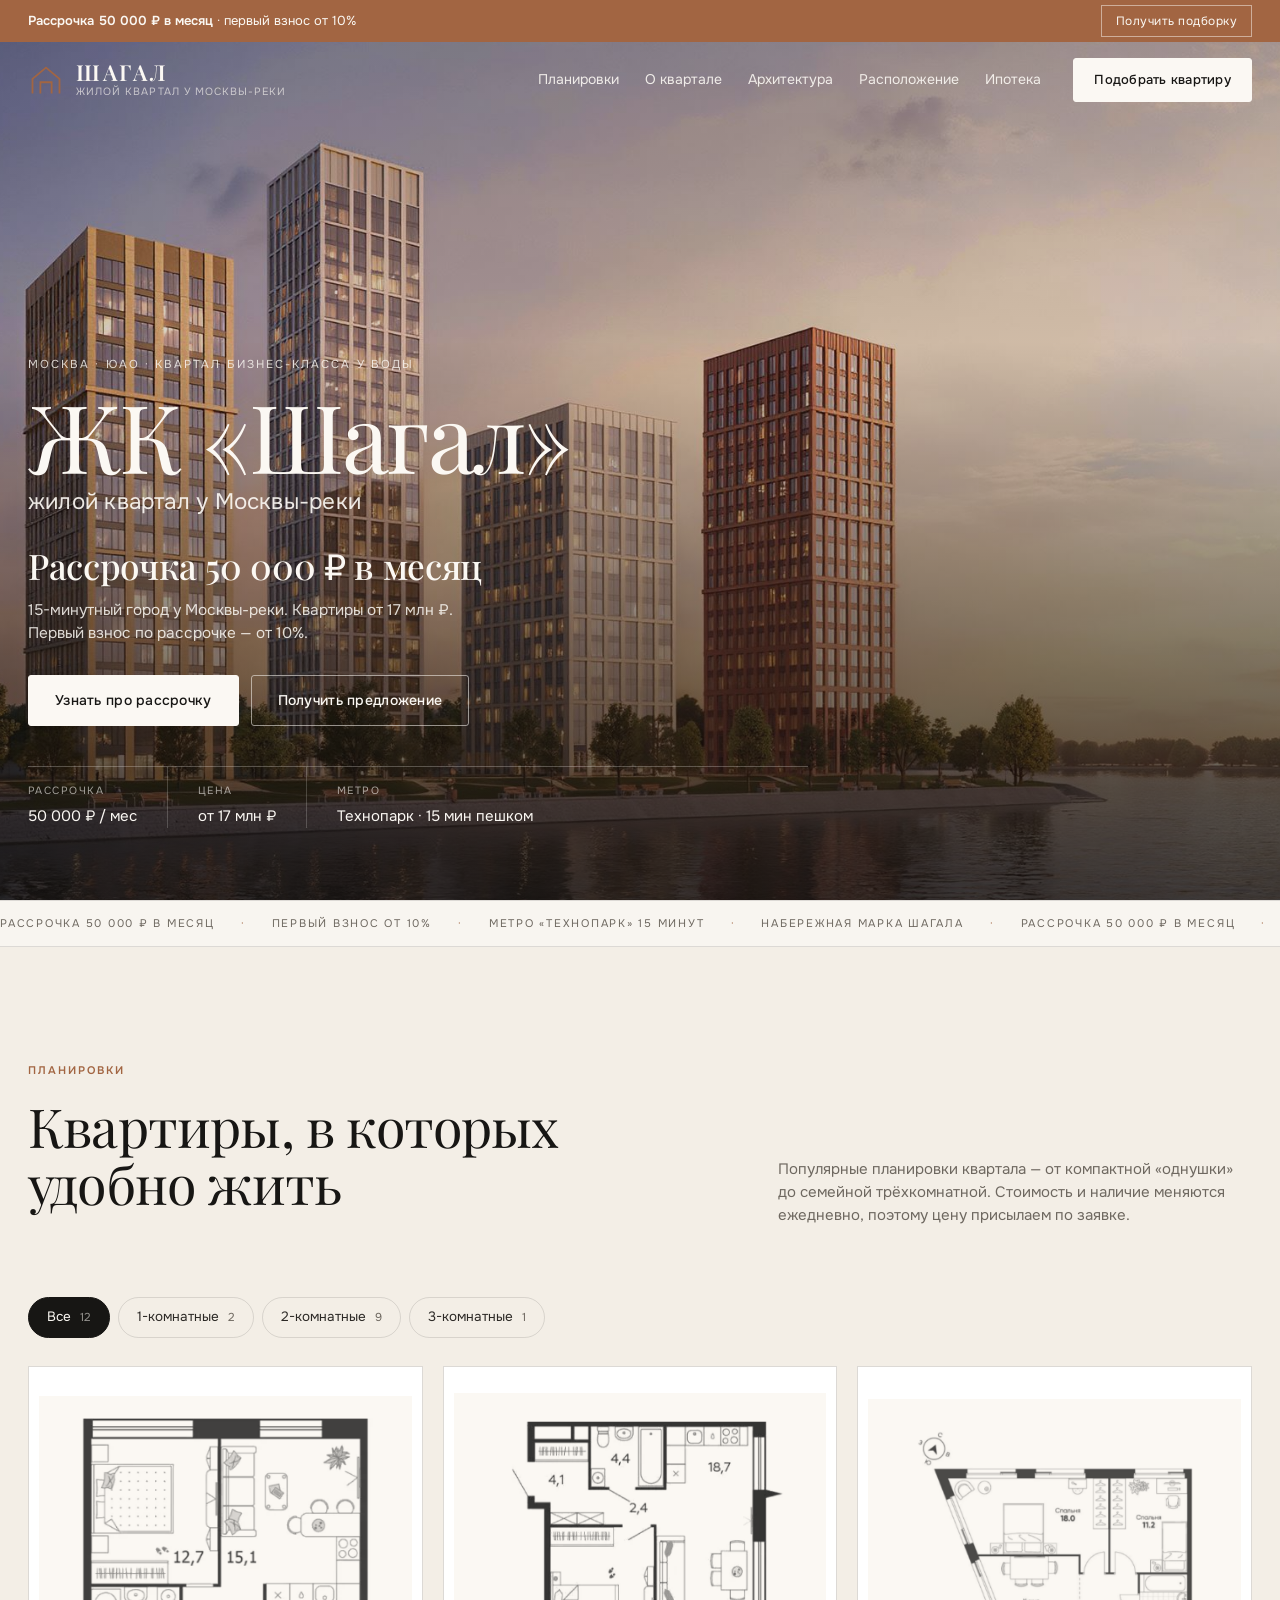
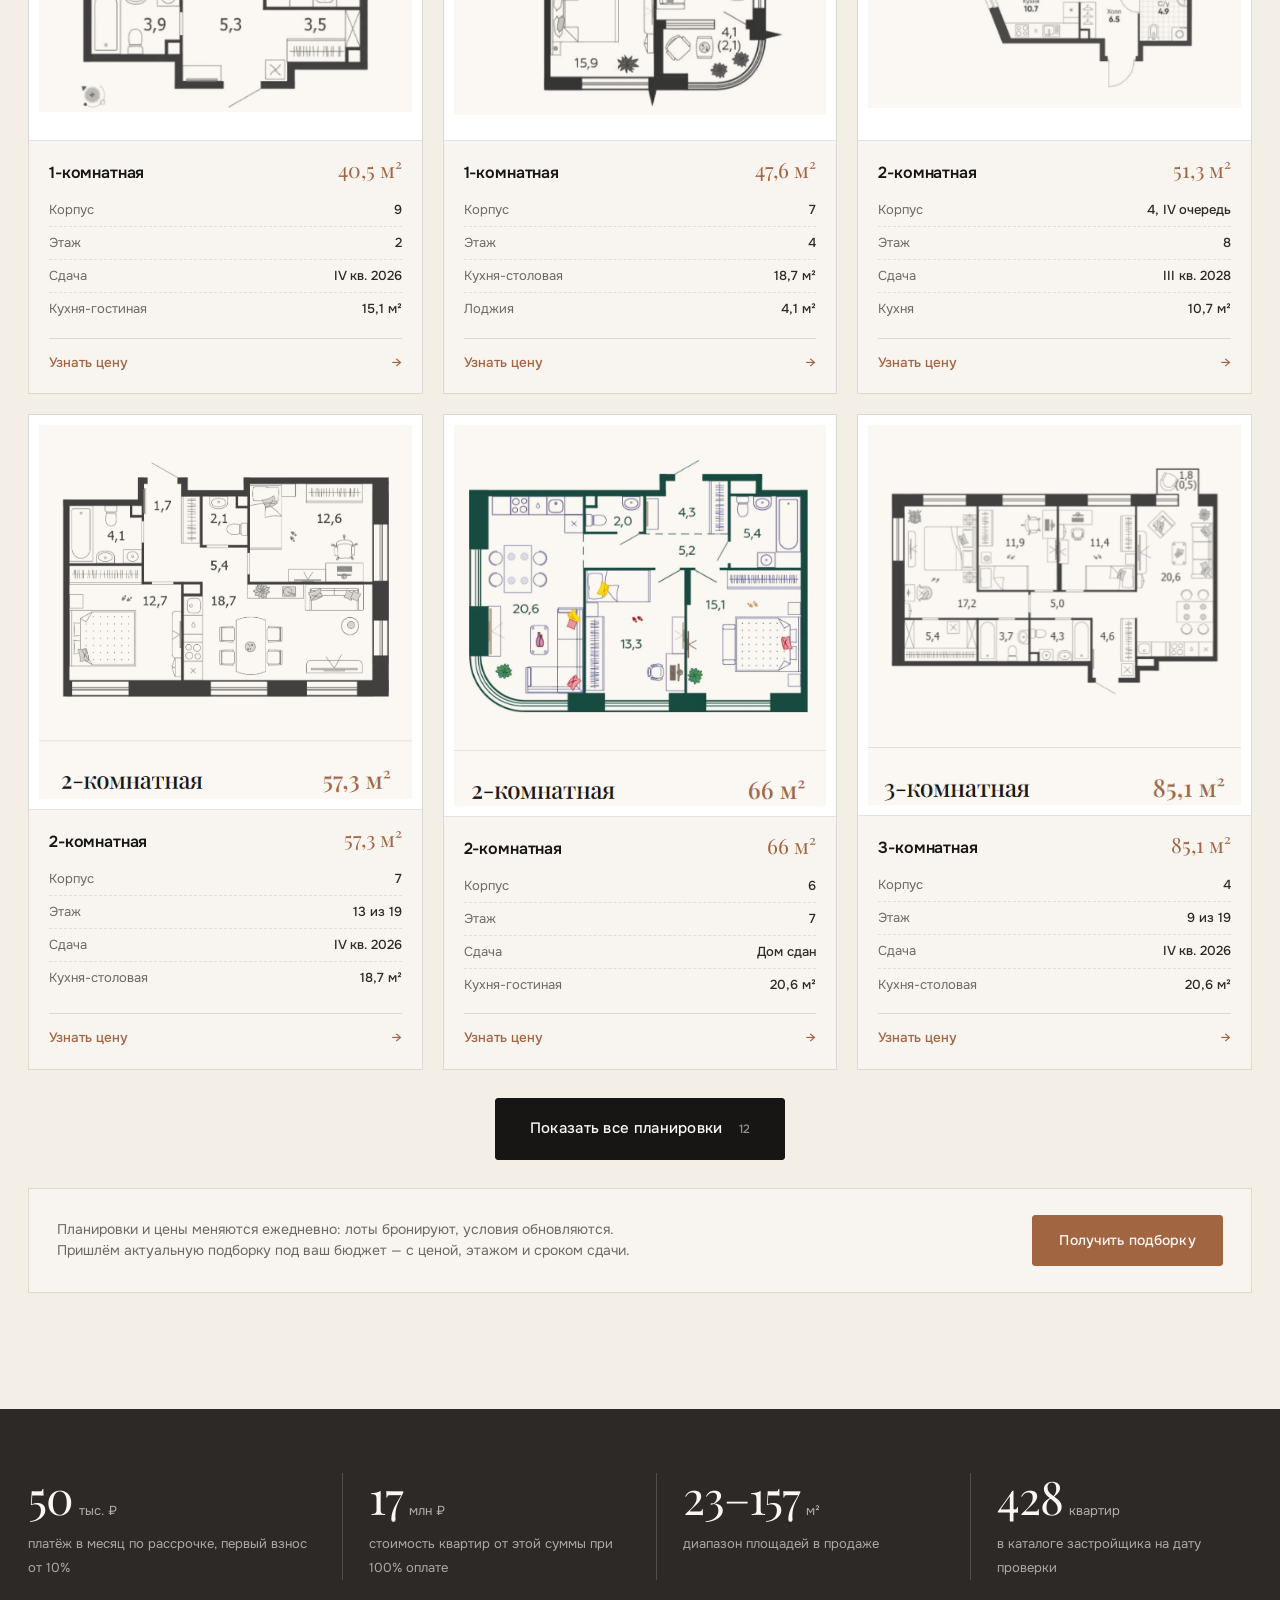
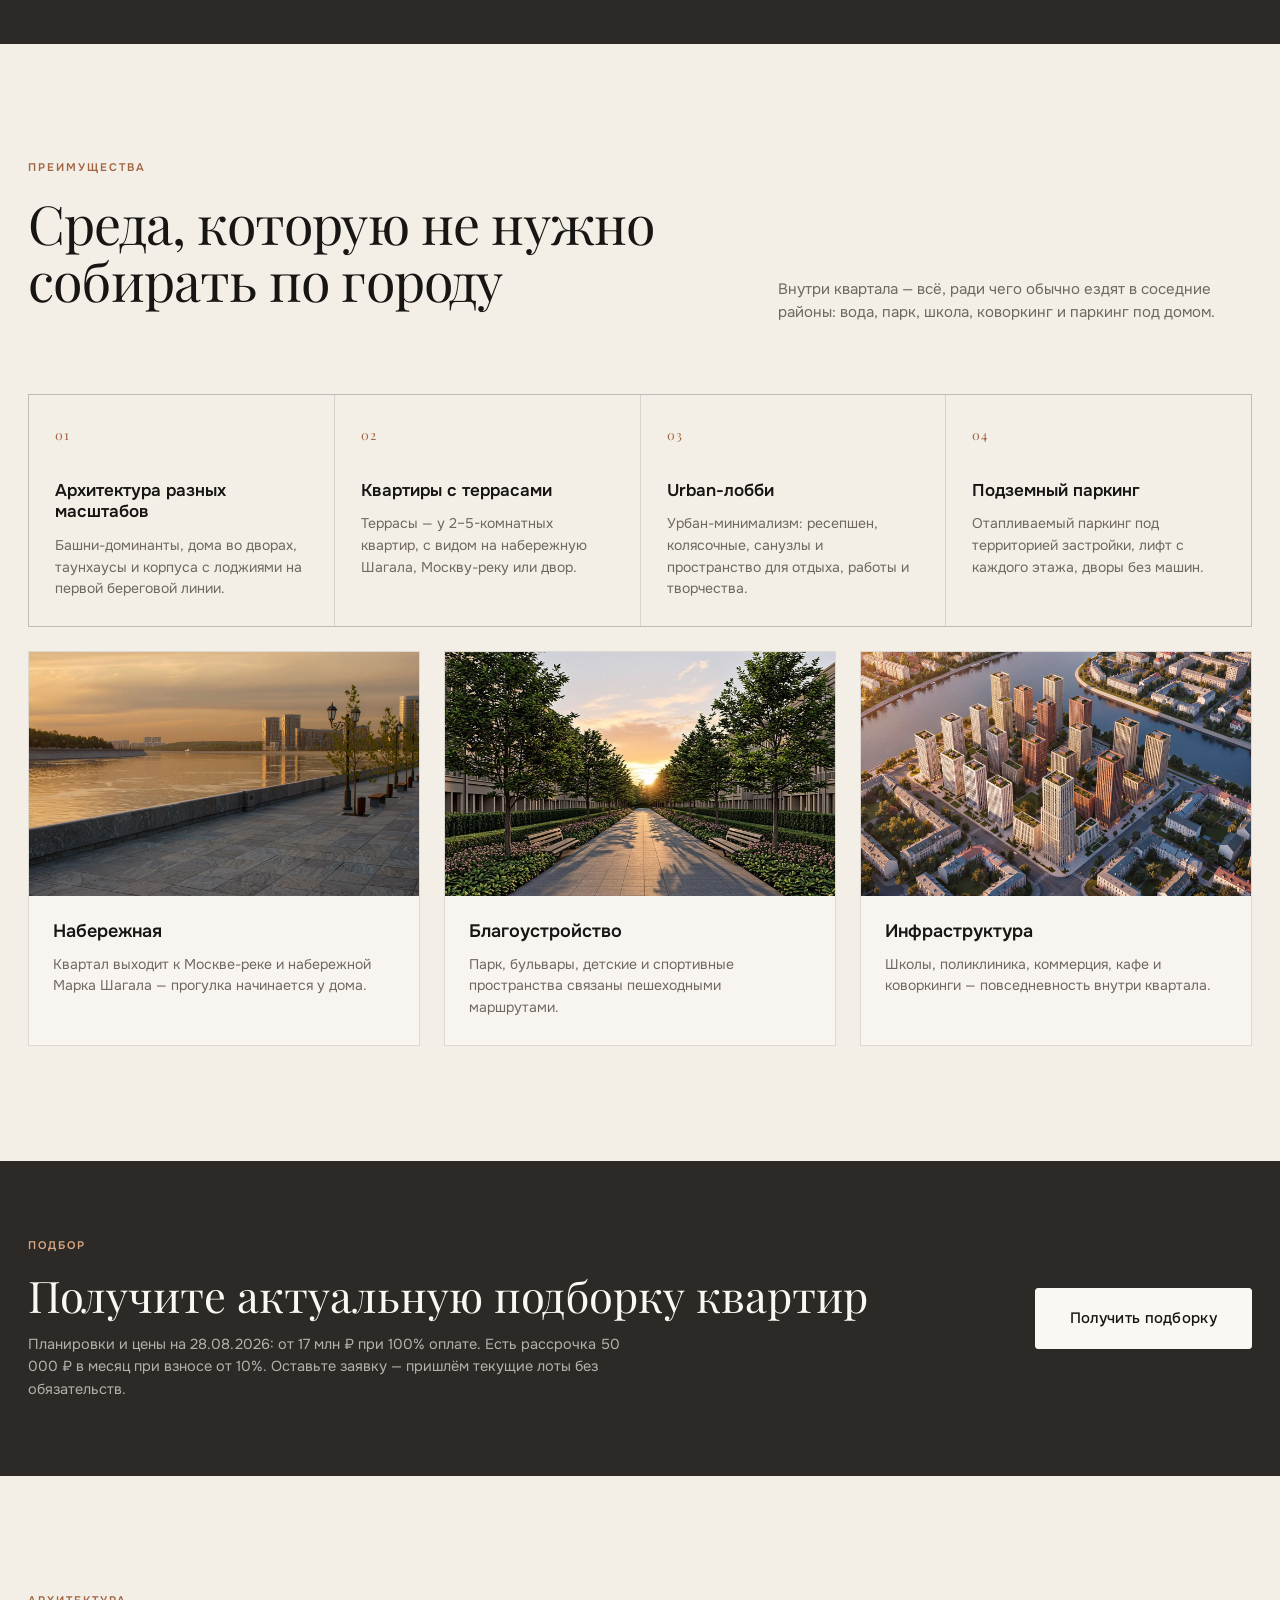
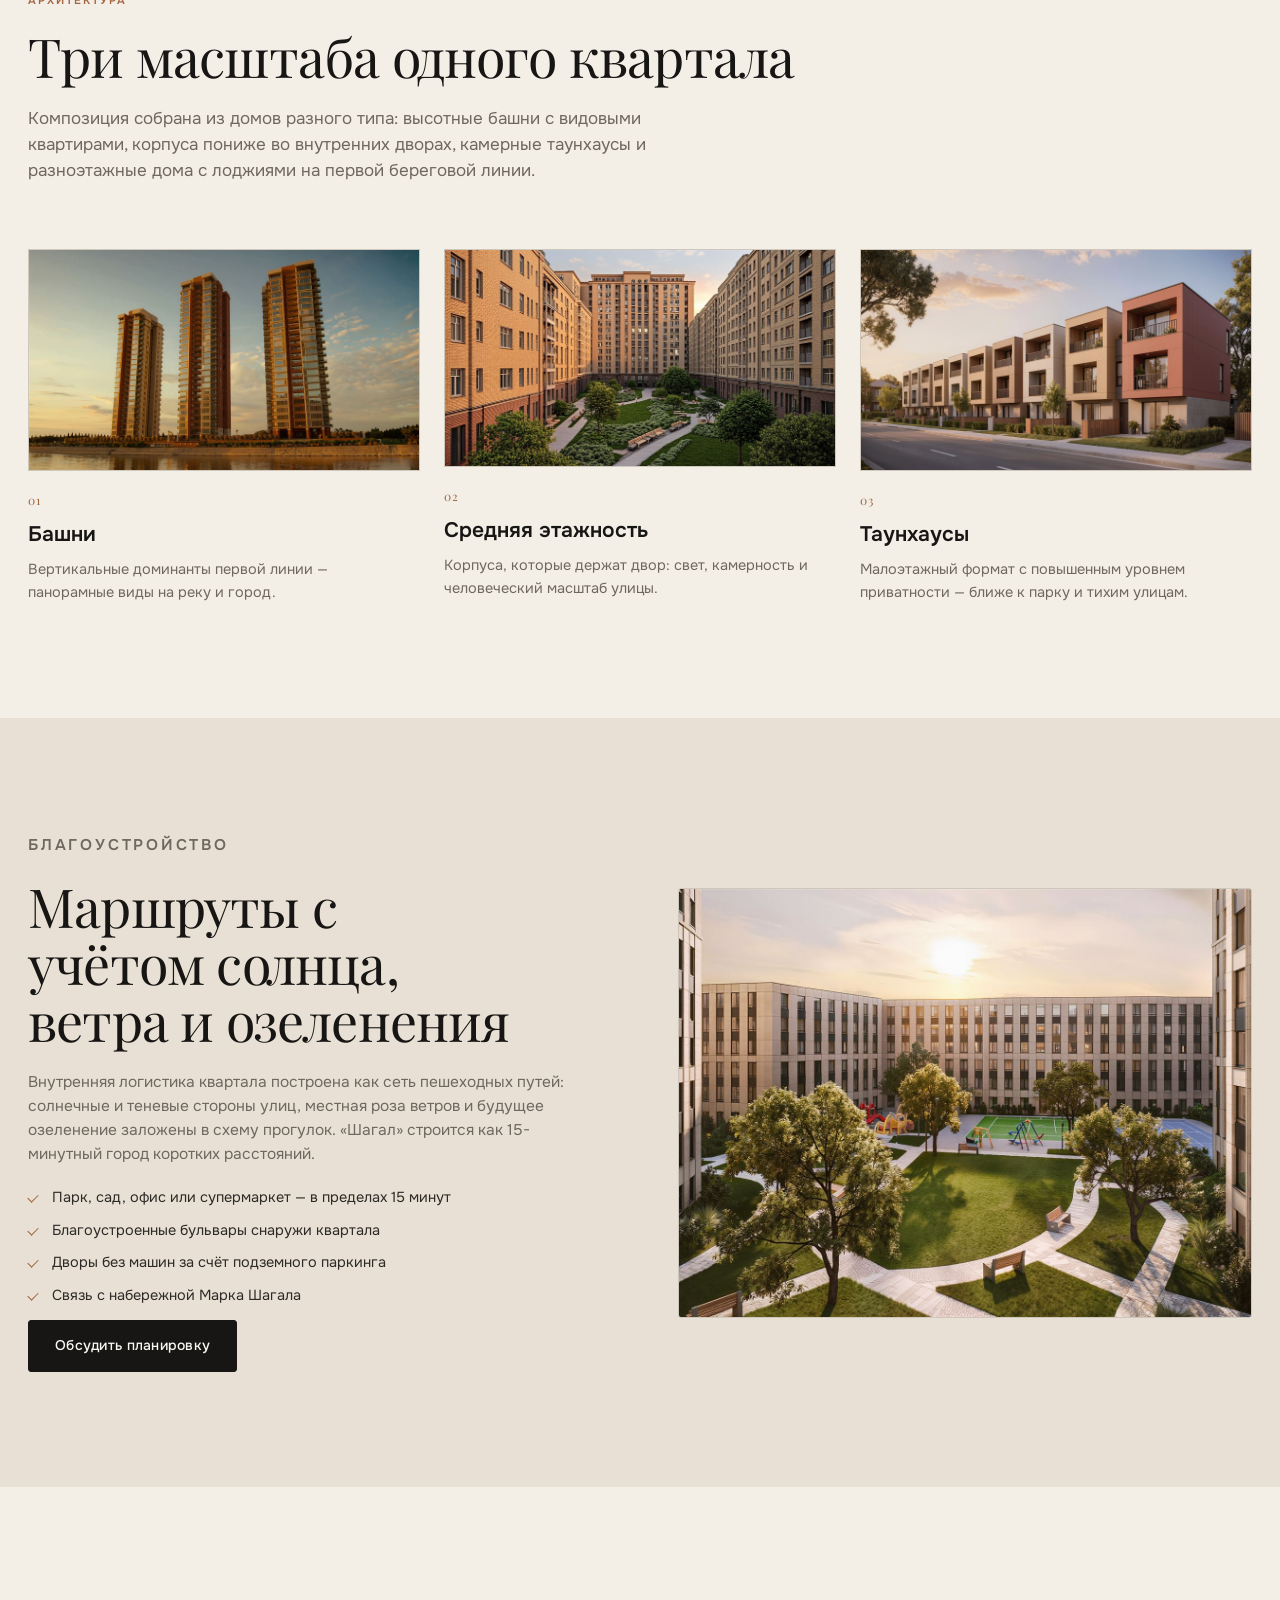
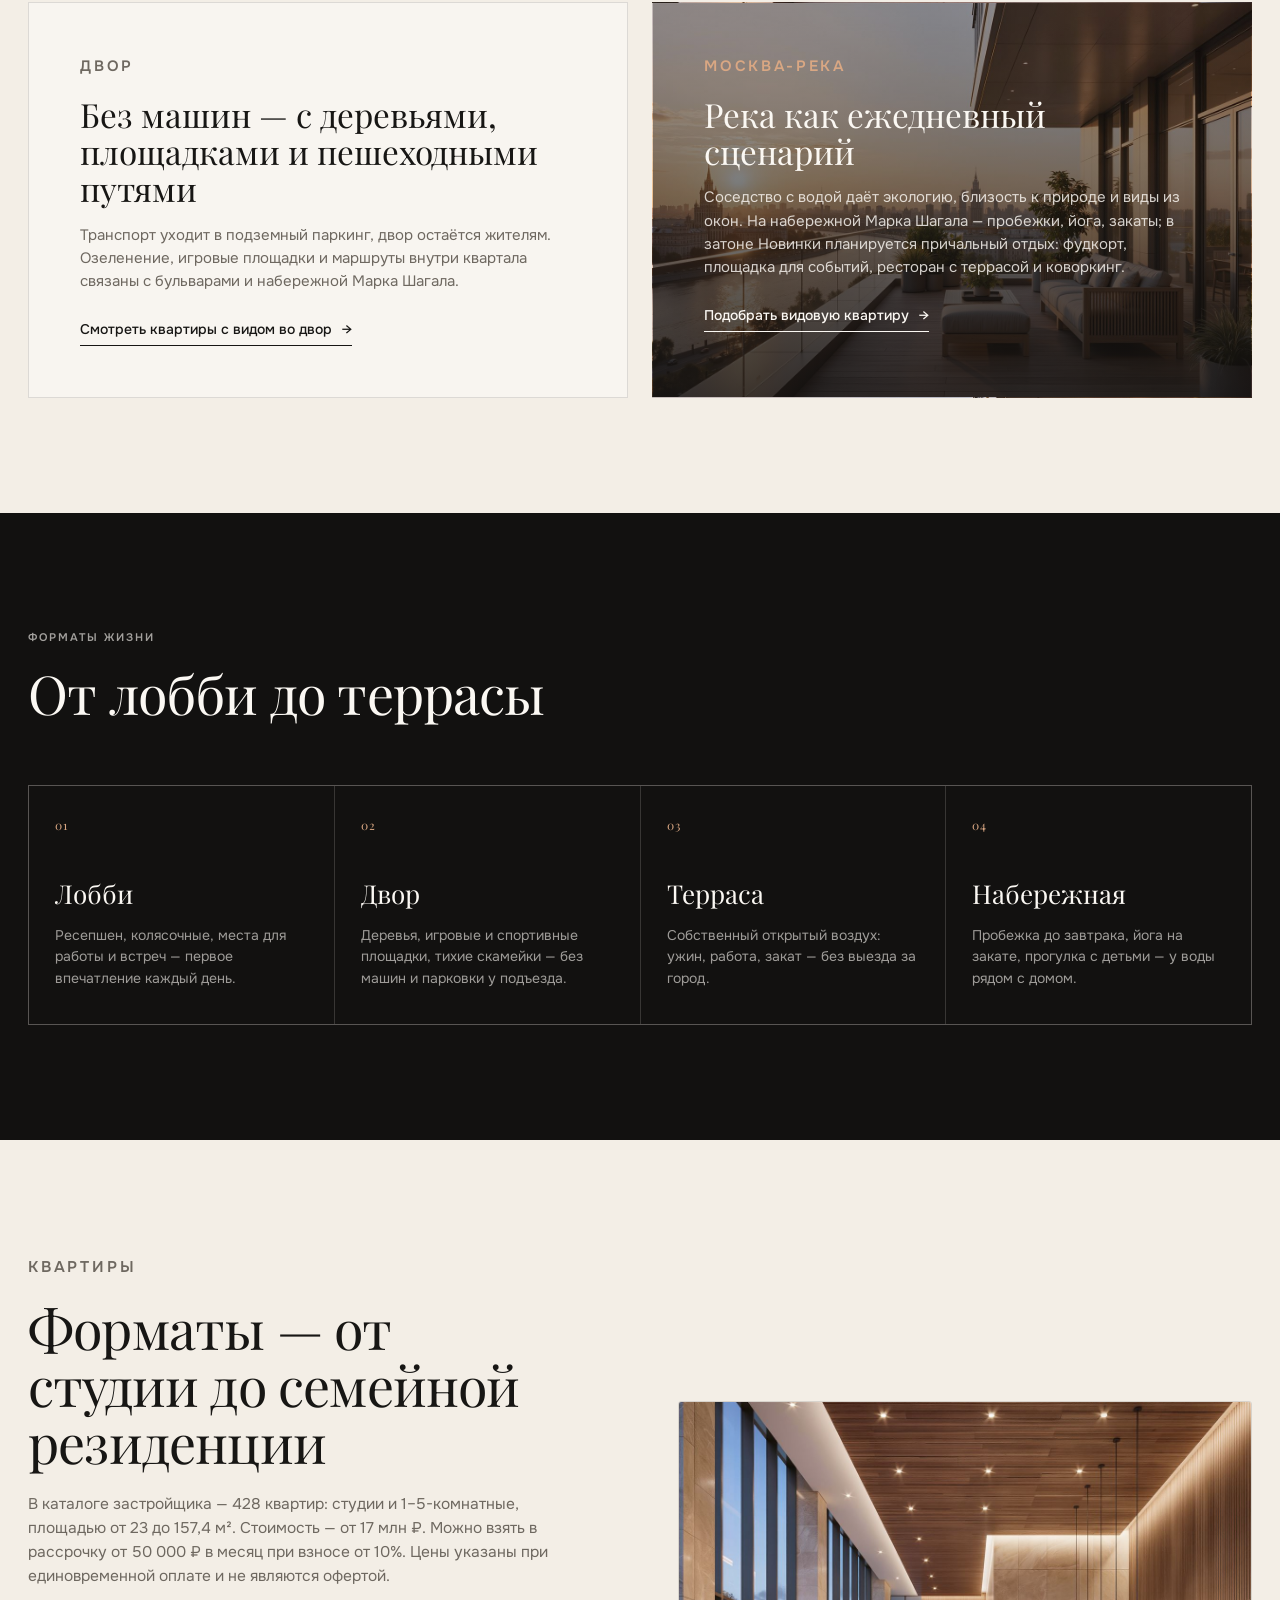
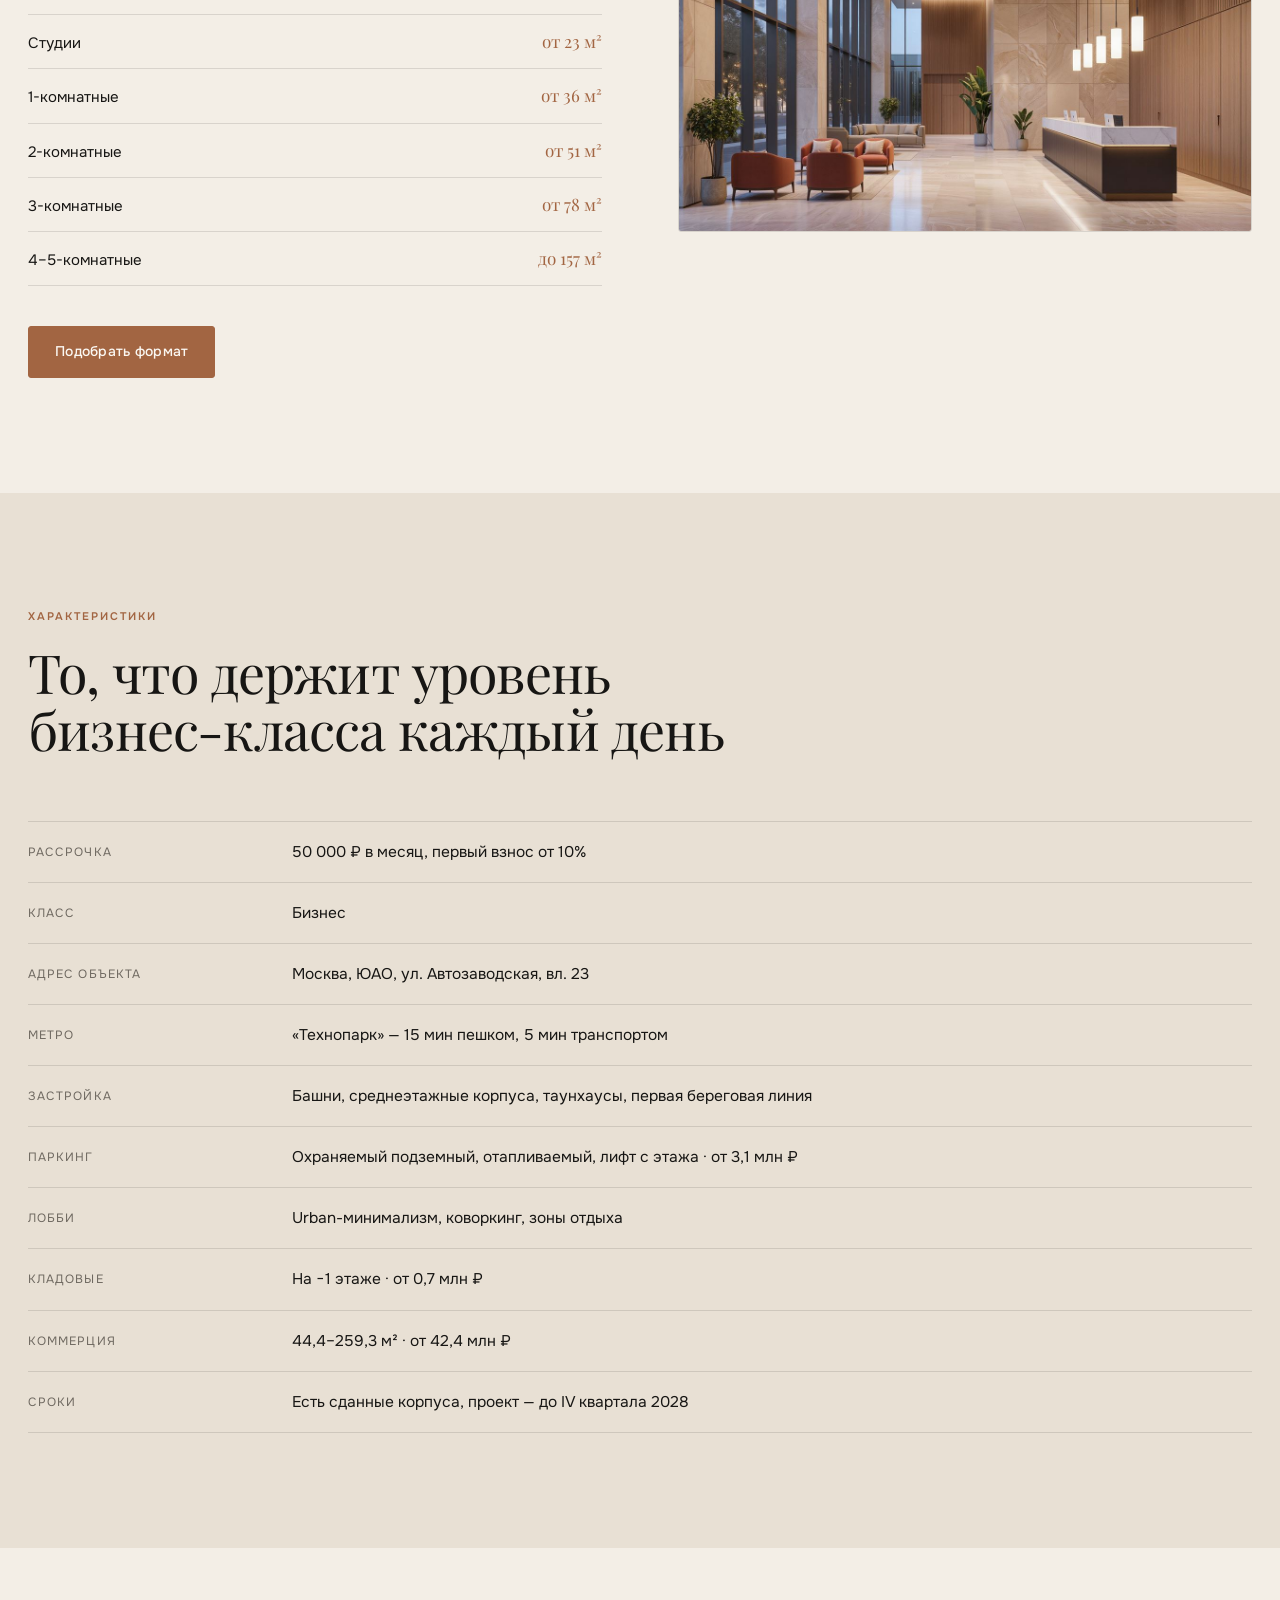
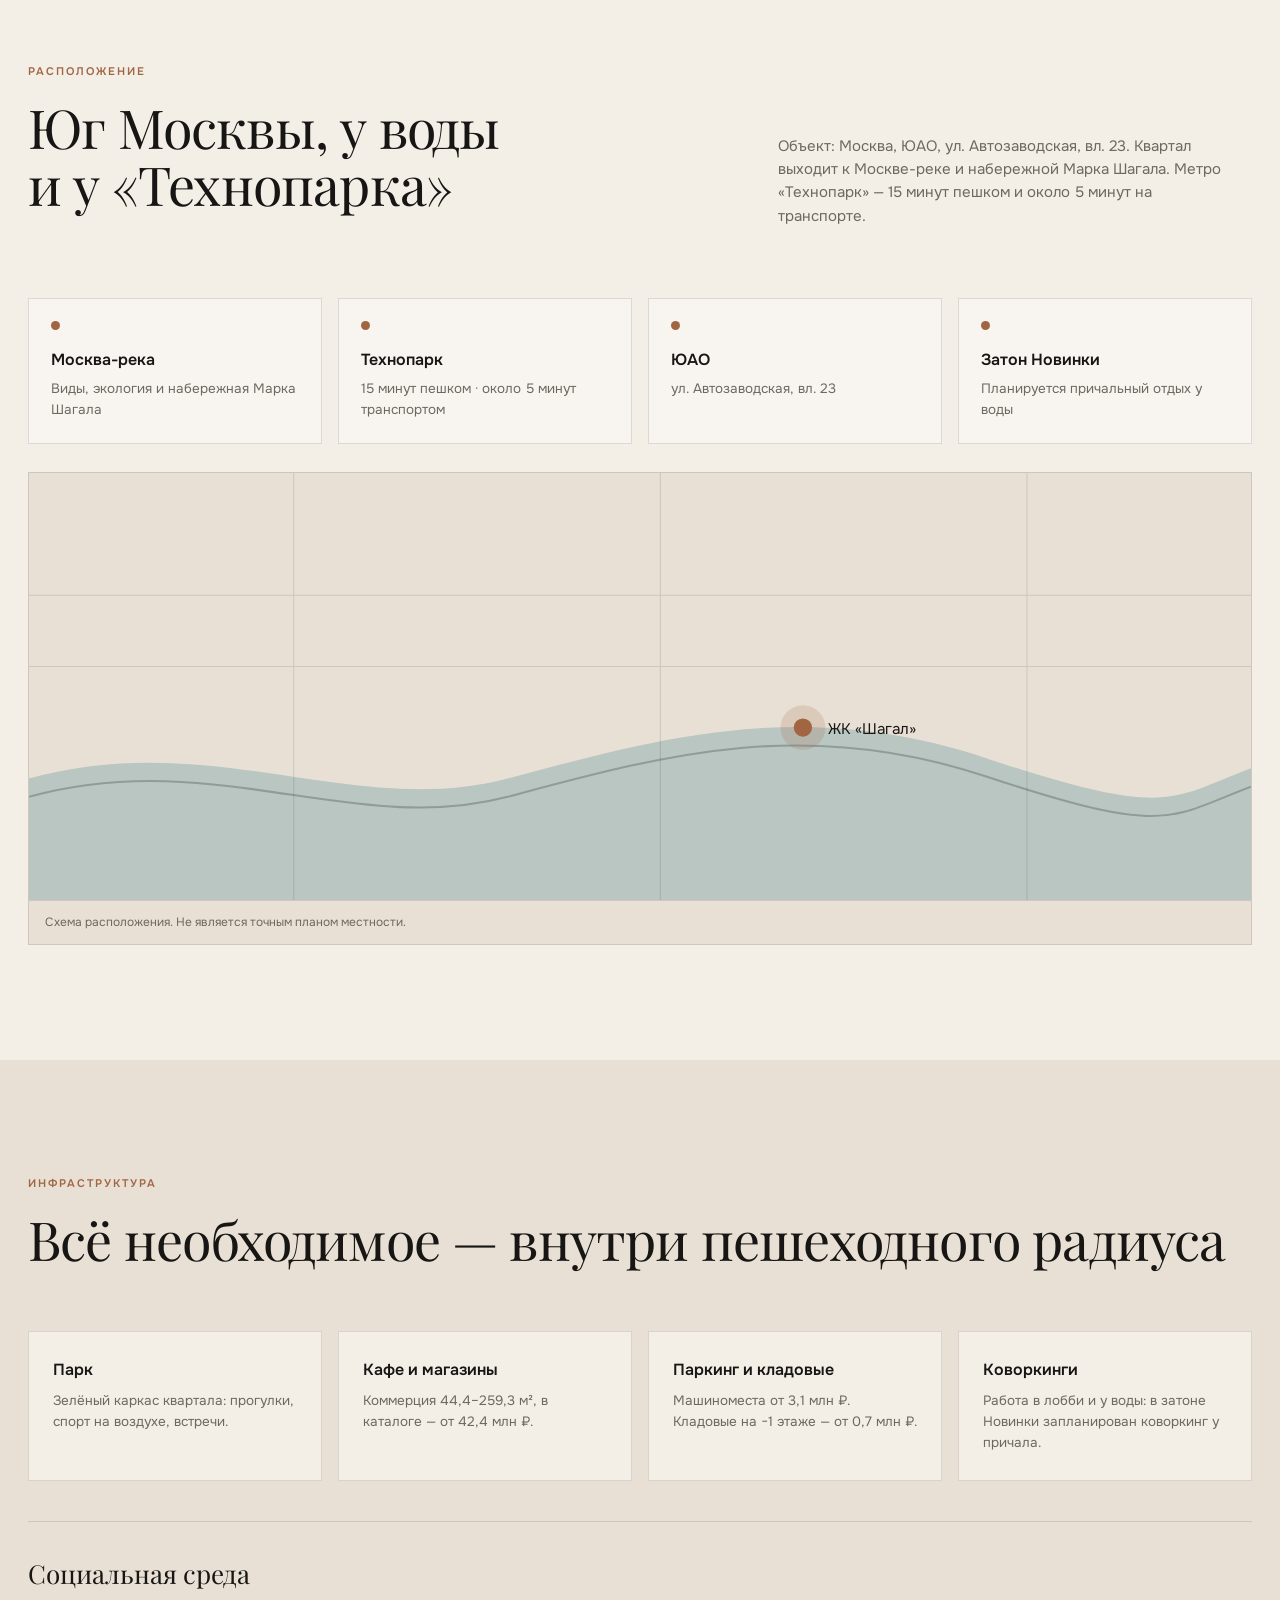
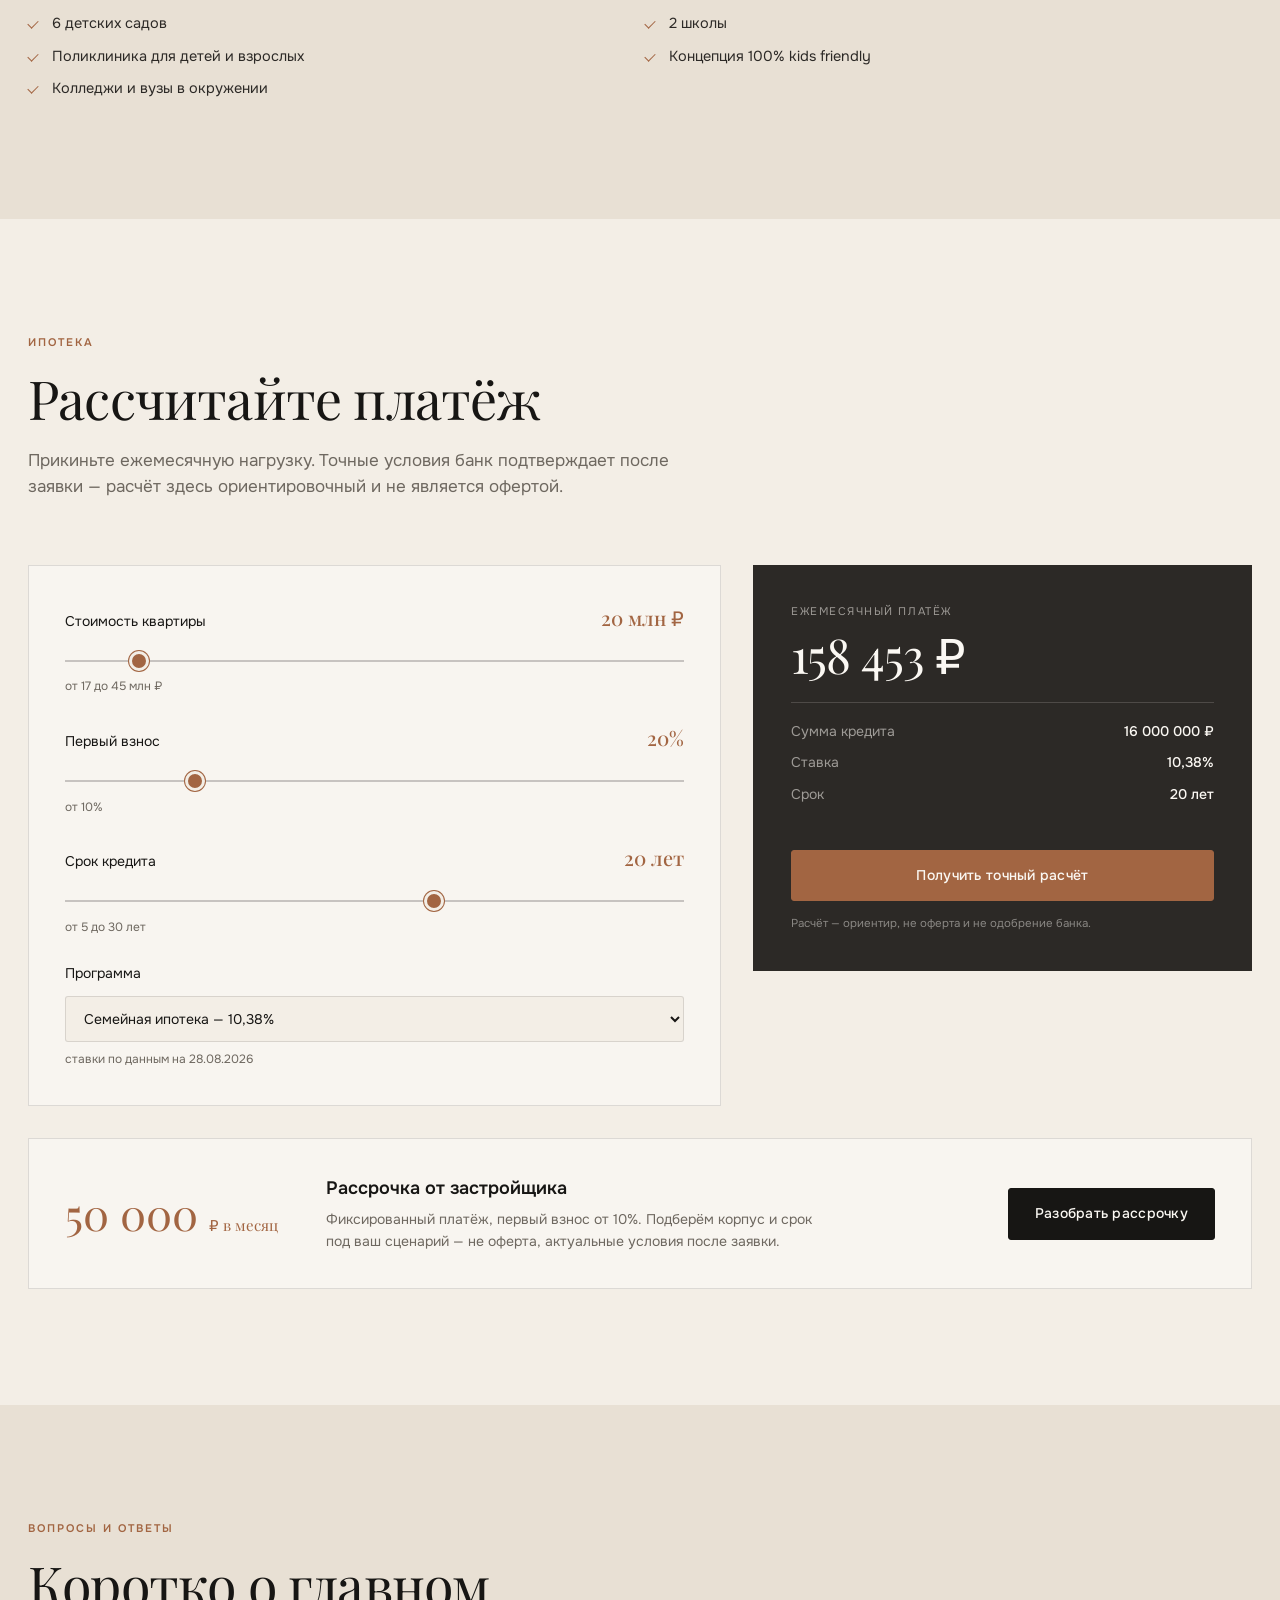
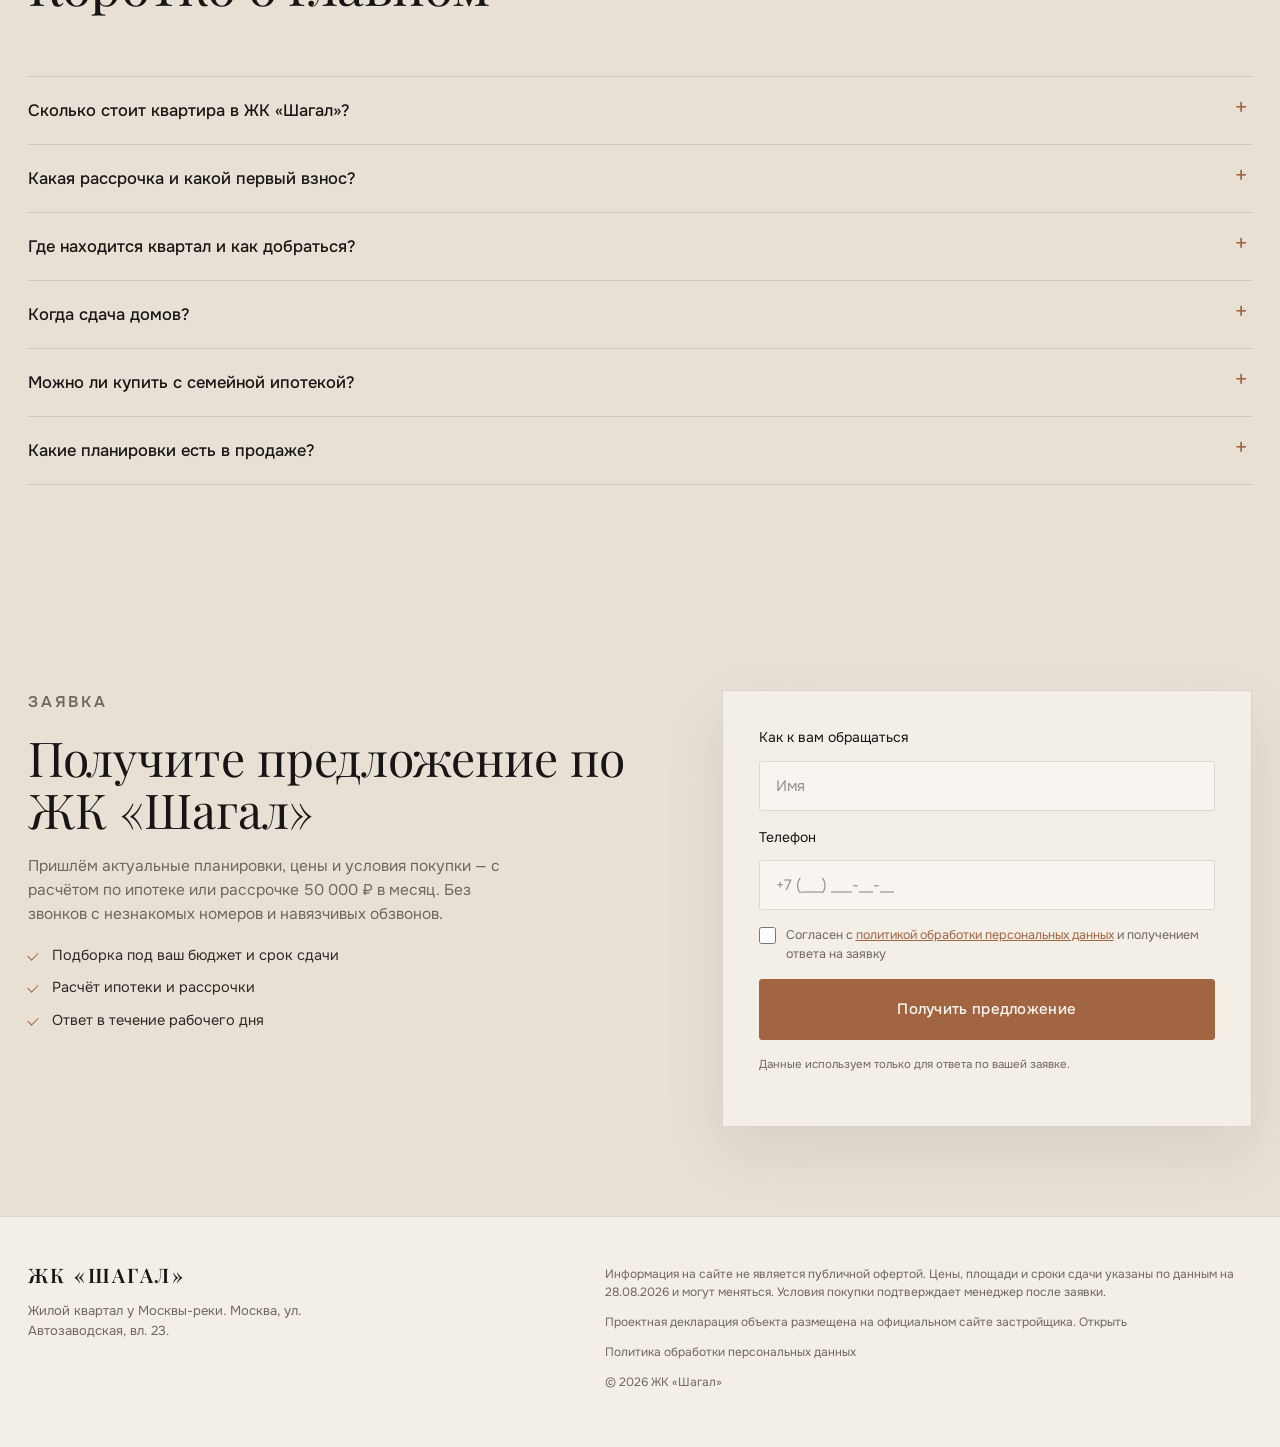
==== index.html @ 6c2ca70d "Лендинг ЖК Шагал" ====
<!doctype html>
<html lang="ru">
<head>
<meta charset="utf-8">
<meta name="viewport" content="width=device-width, initial-scale=1">
<title>Купить квартиру в ЖК «Шагал» — цены, планировки, рассрочка</title>
<meta name="description" content="Купить квартиру в ЖК «Шагал» на Автозаводской: 428 лотов от 23 до 157 м², от 17 млн ₽, рассрочка 50 000 ₽ в месяц. Планировки, цены и подбор под бюджет — по заявке.">
<meta name="yandex-verification" content="0af74c96cec0a3b1">
<meta name="theme-color" content="#F3EEE6">
<meta property="og:type" content="website">
<meta property="og:title" content="Купить квартиру в ЖК «Шагал» — цены, планировки, рассрочка">
<meta property="og:description" content="428 квартир от 23 до 157 м², от 17 млн ₽. Рассрочка 50 000 ₽ в месяц, первый взнос от 10%. Подбор под ваш бюджет.">
<meta property="og:site_name" content="ЖК «Шагал»">
<meta property="og:url" content="https://shagal-kvartiry.ru/">
<meta property="og:locale" content="ru_RU">
<meta property="og:image" content="https://shagal-kvartiry.ru/assets/img/hero-render.jpg">
<meta property="og:image:width" content="1920">
<meta property="og:image:height" content="1084">
<meta name="twitter:card" content="summary_large_image">
<meta name="twitter:title" content="Купить квартиру в ЖК «Шагал» — цены и планировки">
<meta name="twitter:description" content="428 квартир от 23 до 157 м², рассрочка от 50 000 ₽ в месяц. Подбор под ваш бюджет.">
<meta name="twitter:image" content="https://shagal-kvartiry.ru/assets/img/hero-render.jpg">
<link rel="canonical" href="https://shagal-kvartiry.ru/">
<link rel="icon" href="assets/img/favicon.svg" type="image/svg+xml">
<link rel="apple-touch-icon" href="assets/img/apple-touch-icon.png">
<link rel="preconnect" href="https://fonts.googleapis.com">
<link rel="preconnect" href="https://fonts.gstatic.com" crossorigin>
<link href="https://fonts.googleapis.com/css2?family=Onest:wght@400;500;600;700&family=Playfair+Display:ital,wght@0,400;0,500;0,600;1,400&display=swap" rel="stylesheet">
<link rel="stylesheet" href="assets/css/style.css">
<script type="application/ld+json">
{
  "@context": "https://schema.org",
  "@type": "ApartmentComplex",
  "name": "ЖК «Шагал»",
  "description": "Жилой квартал бизнес-класса у Москвы-реки: 428 квартир площадью от 23 до 157 м², рассрочка от 50 000 ₽ в месяц.",
  "url": "https://shagal-kvartiry.ru/",
  "image": "https://shagal-kvartiry.ru/assets/img/hero-render.jpg",
  "address": {
    "@type": "PostalAddress",
    "streetAddress": "ул. Автозаводская, вл. 23",
    "addressLocality": "Москва",
    "addressRegion": "Москва",
    "addressCountry": "RU"
  },
  "numberOfAccommodationUnits": 428,
  "petsAllowed": true,
  "amenityFeature": [
    { "@type": "LocationFeatureSpecification", "name": "Подземный паркинг", "value": true },
    { "@type": "LocationFeatureSpecification", "name": "Набережная Москвы-реки", "value": true },
    { "@type": "LocationFeatureSpecification", "name": "Детские и спортивные площадки", "value": true },
    { "@type": "LocationFeatureSpecification", "name": "Коворкинг в лобби", "value": true }
  ],
  "makesOffer": {
    "@type": "Offer",
    "priceCurrency": "RUB",
    "price": "17000000",
    "availability": "https://schema.org/InStock",
    "url": "https://shagal-kvartiry.ru/#plans"
  }
}
</script>
<script type="application/ld+json">
{
  "@context": "https://schema.org",
  "@type": "FAQPage",
  "mainEntity": [
    { "@type": "Question", "name": "Сколько стоит квартира в ЖК «Шагал»?", "acceptedAnswer": { "@type": "Answer", "text": "От 17 млн ₽ при 100% оплате. Точная цена зависит от площади, этажа и корпуса — актуальные лоты присылаем по заявке." } },
    { "@type": "Question", "name": "Какая рассрочка и какой первый взнос?", "acceptedAnswer": { "@type": "Answer", "text": "Рассрочка от застройщика — 50 000 ₽ в месяц, первый взнос от 10%." } },
    { "@type": "Question", "name": "Где находится квартал и как добраться?", "acceptedAnswer": { "@type": "Answer", "text": "Москва, ЮАО, ул. Автозаводская, вл. 23. Метро «Технопарк» — 15 минут пешком." } },
    { "@type": "Question", "name": "Когда сдача домов?", "acceptedAnswer": { "@type": "Answer", "text": "Есть сданные корпуса, проект рассчитан до IV квартала 2028 года." } },
    { "@type": "Question", "name": "Можно ли купить с семейной ипотекой?", "acceptedAnswer": { "@type": "Answer", "text": "Да. Ставка по семейной программе — от 10,38%, есть варианты с господдержкой." } },
    { "@type": "Question", "name": "Какие планировки есть в продаже?", "acceptedAnswer": { "@type": "Answer", "text": "Студии и квартиры от 1 до 5 комнат площадью от 23 до 157 м²." } }
  ]
}
</script>
</head>
<body>
<a class="skip-link" href="#lead">Перейти к заявке</a>

<div class="promo-bar">
  <div class="container promo-bar__inner">
    <p><strong>Рассрочка 50 000 ₽ в месяц</strong> · первый взнос от 10%</p>
    <button type="button" class="promo-bar__btn" data-lead data-context="Рассрочка 50 000 ₽ в месяц">Получить подборку</button>
  </div>
</div>

<header class="header" id="header">
  <div class="container header__inner">
    <a class="brand" href="#top" aria-label="На главную">
      <span class="brand__mark" aria-hidden="true">
        <svg viewBox="0 0 32 32" fill="none"><path d="M4 28V15L16 5l12 10v13" stroke="currentColor" stroke-width="1.6"/><path d="M11 28V18h10v10" stroke="currentColor" stroke-width="1.6"/></svg>
      </span>
      <span class="brand__text">
        <span class="brand__name" id="brandName">Шагал</span>
        <span class="brand__sub">жилой квартал у Москвы-реки</span>
      </span>
    </a>
    <nav class="nav" aria-label="Основная навигация">
      <a href="#plans">Планировки</a>
      <a href="#about">О квартале</a>
      <a href="#architecture">Архитектура</a>
      <a href="#location">Расположение</a>
      <a href="#mortgage">Ипотека</a>
    </nav>
    <div class="header__actions">
      <button type="button" class="btn btn--dark btn--sm" data-lead data-context="Заявка из шапки">Подобрать квартиру</button>
      <button type="button" class="burger" id="burger" aria-label="Меню" aria-expanded="false" aria-controls="mobileNav">
        <span></span><span></span>
      </button>
    </div>
  </div>
  <div class="mobile-nav" id="mobileNav" hidden>
    <a href="#plans">Планировки</a>
    <a href="#about">О квартале</a>
    <a href="#architecture">Архитектура</a>
    <a href="#location">Расположение</a>
    <a href="#mortgage">Ипотека</a>
    <button type="button" class="btn btn--clay" data-lead data-context="Заявка из мобильного меню">Подобрать квартиру</button>
  </div>
</header>

<main id="top">

  <section class="hero">
    <div class="hero__media" aria-hidden="true">
      <img src="assets/img/hero-render.jpg" alt="" width="1920" height="1084" fetchpriority="high" decoding="async">
    </div>
    <div class="hero__veil" aria-hidden="true"></div>
    <div class="container hero__content">
      <p class="hero__label">Москва · ЮАО · квартал бизнес-класса у воды</p>
      <h1 class="hero__title">ЖК «Шагал» <span class="hero__h1-line">жилой квартал у Москвы-реки</span></h1>
      <p class="hero__offer">Рассрочка 50 000 ₽ в месяц</p>
      <p class="hero__lead">15-минутный город у Москвы-реки. Квартиры от 17 млн ₽. Первый взнос по рассрочке — от 10%.</p>
      <div class="hero__actions">
        <button type="button" class="btn btn--light" data-lead data-context="Главный экран: узнать про рассрочку">Узнать про рассрочку</button>
        <button type="button" class="btn btn--ghost-hero" data-lead data-context="Главный экран: получить предложение">Получить предложение</button>
      </div>
      <ul class="hero__facts">
        <li><span>Рассрочка</span>50 000 ₽ / мес</li>
        <li><span>Цена</span>от 17 млн ₽</li>
        <li><span>Метро</span>Технопарк · 15 мин пешком</li>
      </ul>
    </div>
  </section>

  <div class="marquee" aria-hidden="true">
    <div class="marquee__track">
      <span>Рассрочка 50 000 ₽ в месяц</span><span>·</span><span>Первый взнос от 10%</span><span>·</span><span>Метро «Технопарк» 15 минут</span><span>·</span><span>Набережная Марка Шагала</span><span>·</span>
      <span>Рассрочка 50 000 ₽ в месяц</span><span>·</span><span>Первый взнос от 10%</span><span>·</span><span>Метро «Технопарк» 15 минут</span><span>·</span><span>Набережная Марка Шагала</span><span>·</span>
    </div>
  </div>

  <section class="section" id="plans">
    <div class="container">
      <header class="section__head section__head--split">
        <div>
          <p class="eyebrow">Планировки</p>
          <h2 class="section__title">Квартиры, в которых удобно жить</h2>
        </div>
        <p class="section__aside">Популярные планировки квартала — от компактной «однушки» до семейной трёхкомнатной. Стоимость и наличие меняются ежедневно, поэтому цену присылаем по заявке.</p>
      </header>

      <div class="plans-tabs" role="group" aria-label="Фильтр по количеству комнат">
        <button type="button" class="plans-tab is-active" data-plan-filter="all" aria-pressed="true">Все <span>12</span></button>
        <button type="button" class="plans-tab" data-plan-filter="1" aria-pressed="false">1-комнатные <span>2</span></button>
        <button type="button" class="plans-tab" data-plan-filter="2" aria-pressed="false">2-комнатные <span>9</span></button>
        <button type="button" class="plans-tab" data-plan-filter="3" aria-pressed="false">3-комнатные <span>1</span></button>
      </div>

      <div class="plans-grid" id="plansGrid">

        <article class="plan-card" data-rooms="1" data-lead data-context="Планировка: 1-комнатная, 40,5 м², корпус 9, этаж 2">
          <div class="plan-card__media">
            <img src="assets/plans/official-40.png" alt="Планировка 1-комнатной квартиры 40,5 м²" loading="lazy">
          </div>
          <div class="plan-card__body">
            <div class="plan-card__top">
              <h3 class="plan-card__type">1-комнатная</h3>
              <p class="plan-card__area">40,5 м²</p>
            </div>
            <ul class="plan-card__specs">
              <li>Корпус <span>9</span></li>
              <li>Этаж <span>2</span></li>
              <li>Сдача <span>IV кв. 2026</span></li>
              <li>Кухня-гостиная <span>15,1 м²</span></li>
            </ul>
            <span class="plan-card__cta">Узнать цену <i>→</i></span>
          </div>
        </article>

        <article class="plan-card" data-rooms="1" data-lead data-context="Планировка: 1-комнатная, 47,6 м², корпус 7, этаж 4, лоджия">
          <div class="plan-card__media">
            <img src="assets/plans/official-47.png" alt="Планировка 1-комнатной квартиры 47,6 м² с лоджией" loading="lazy">
          </div>
          <div class="plan-card__body">
            <div class="plan-card__top">
              <h3 class="plan-card__type">1-комнатная</h3>
              <p class="plan-card__area">47,6 м²</p>
            </div>
            <ul class="plan-card__specs">
              <li>Корпус <span>7</span></li>
              <li>Этаж <span>4</span></li>
              <li>Кухня-столовая <span>18,7 м²</span></li>
              <li>Лоджия <span>4,1 м²</span></li>
            </ul>
            <span class="plan-card__cta">Узнать цену <i>→</i></span>
          </div>
        </article>

        <article class="plan-card" data-rooms="2" data-lead data-context="Планировка: 2-комнатная, 51,3 м², корпус 4, IV очередь, этаж 8">
          <div class="plan-card__media">
            <img src="assets/plans/official-51.png" alt="Планировка 2-комнатной квартиры 51,3 м²" loading="lazy">
          </div>
          <div class="plan-card__body">
            <div class="plan-card__top">
              <h3 class="plan-card__type">2-комнатная</h3>
              <p class="plan-card__area">51,3 м²</p>
            </div>
            <ul class="plan-card__specs">
              <li>Корпус <span>4, IV очередь</span></li>
              <li>Этаж <span>8</span></li>
              <li>Сдача <span>III кв. 2028</span></li>
              <li>Кухня <span>10,7 м²</span></li>
            </ul>
            <span class="plan-card__cta">Узнать цену <i>→</i></span>
          </div>
        </article>

        <article class="plan-card" data-rooms="2" data-lead data-context="Планировка: 2-комнатная, 57,3 м², корпус 7, этаж 13 из 19">
          <div class="plan-card__media">
            <img src="assets/plans/official-57.png" alt="Планировка 2-комнатной квартиры 57,3 м²" loading="lazy">
          </div>
          <div class="plan-card__body">
            <div class="plan-card__top">
              <h3 class="plan-card__type">2-комнатная</h3>
              <p class="plan-card__area">57,3 м²</p>
            </div>
            <ul class="plan-card__specs">
              <li>Корпус <span>7</span></li>
              <li>Этаж <span>13 из 19</span></li>
              <li>Сдача <span>IV кв. 2026</span></li>
              <li>Кухня-столовая <span>18,7 м²</span></li>
            </ul>
            <span class="plan-card__cta">Узнать цену <i>→</i></span>
          </div>
        </article>

        <article class="plan-card" data-rooms="2" data-lead data-context="Планировка: 2-комнатная, 66 м², корпус 6, этаж 7, дом сдан">
          <div class="plan-card__media">
            <img src="assets/plans/official-66.png" alt="Планировка 2-комнатной квартиры 66 м²" loading="lazy">
          </div>
          <div class="plan-card__body">
            <div class="plan-card__top">
              <h3 class="plan-card__type">2-комнатная</h3>
              <p class="plan-card__area">66 м²</p>
            </div>
            <ul class="plan-card__specs">
              <li>Корпус <span>6</span></li>
              <li>Этаж <span>7</span></li>
              <li>Сдача <span>Дом сдан</span></li>
              <li>Кухня-гостиная <span>20,6 м²</span></li>
            </ul>
            <span class="plan-card__cta">Узнать цену <i>→</i></span>
          </div>
        </article>

        <article class="plan-card" data-rooms="3" data-lead data-context="Планировка: 3-комнатная, 85,1 м², корпус 4, этаж 9 из 19">
          <div class="plan-card__media">
            <img src="assets/plans/official-85.png" alt="Планировка 3-комнатной квартиры 85,1 м²" loading="lazy">
          </div>
          <div class="plan-card__body">
            <div class="plan-card__top">
              <h3 class="plan-card__type">3-комнатная</h3>
              <p class="plan-card__area">85,1 м²</p>
            </div>
            <ul class="plan-card__specs">
              <li>Корпус <span>4</span></li>
              <li>Этаж <span>9 из 19</span></li>
              <li>Сдача <span>IV кв. 2026</span></li>
              <li>Кухня-столовая <span>20,6 м²</span></li>
            </ul>
            <span class="plan-card__cta">Узнать цену <i>→</i></span>
          </div>
        </article>

        <article class="plan-card" data-rooms="2" data-lead data-context="Планировка: 2-комнатная, 53,1 м², корпус 5, этаж 15">
          <div class="plan-card__media">
            <img src="assets/plans/official-53.png" alt="Планировка 2-комнатной квартиры 53,1 м²" loading="lazy">
          </div>
          <div class="plan-card__body">
            <div class="plan-card__top">
              <h3 class="plan-card__type">2-комнатная</h3>
              <p class="plan-card__area">53,1 м²</p>
            </div>
            <ul class="plan-card__specs">
              <li>Корпус <span>5</span></li>
              <li>Этаж <span>15</span></li>
              <li>Сдача <span>III кв. 2028</span></li>
              <li>Кухня-гостиная <span>13,5 м²</span></li>
            </ul>
            <span class="plan-card__cta">Узнать цену <i>→</i></span>
          </div>
        </article>

        <article class="plan-card" data-rooms="2" data-lead data-context="Планировка: 2-комнатная, 54,3 м², корпус 3, этаж 5, гардеробная">
          <div class="plan-card__media">
            <img src="assets/plans/official-54.png" alt="Планировка 2-комнатной квартиры 54,3 м² с гардеробной" loading="lazy">
          </div>
          <div class="plan-card__body">
            <div class="plan-card__top">
              <h3 class="plan-card__type">2-комнатная</h3>
              <p class="plan-card__area">54,3 м²</p>
            </div>
            <ul class="plan-card__specs">
              <li>Корпус <span>3</span></li>
              <li>Этаж <span>5</span></li>
              <li>Сдача <span>II кв. 2028</span></li>
              <li>Гардеробная <span>2,4 м²</span></li>
            </ul>
            <span class="plan-card__cta">Узнать цену <i>→</i></span>
          </div>
        </article>

        <article class="plan-card" data-rooms="2" data-lead data-context="Планировка: 2-комнатная, 61,8 м², корпус 9, этаж 13">
          <div class="plan-card__media">
            <img src="assets/plans/official-61.png" alt="Планировка 2-комнатной квартиры 61,8 м²" loading="lazy">
          </div>
          <div class="plan-card__body">
            <div class="plan-card__top">
              <h3 class="plan-card__type">2-комнатная</h3>
              <p class="plan-card__area">61,8 м²</p>
            </div>
            <ul class="plan-card__specs">
              <li>Корпус <span>9</span></li>
              <li>Этаж <span>13</span></li>
              <li>Сдача <span>II кв. 2028</span></li>
              <li>Кухня <span>14,5 м²</span></li>
            </ul>
            <span class="plan-card__cta">Узнать цену <i>→</i></span>
          </div>
        </article>

        <article class="plan-card" data-rooms="2" data-lead data-context="Планировка: 2-комнатная, 62,8 м², корпус 7, этаж 16">
          <div class="plan-card__media">
            <img src="assets/plans/official-62.png" alt="Планировка 2-комнатной квартиры 62,8 м²" loading="lazy">
          </div>
          <div class="plan-card__body">
            <div class="plan-card__top">
              <h3 class="plan-card__type">2-комнатная</h3>
              <p class="plan-card__area">62,8 м²</p>
            </div>
            <ul class="plan-card__specs">
              <li>Корпус <span>7</span></li>
              <li>Этаж <span>16</span></li>
              <li>Сдача <span>II кв. 2028</span></li>
              <li>Кухня <span>15,9 м²</span></li>
            </ul>
            <span class="plan-card__cta">Узнать цену <i>→</i></span>
          </div>
        </article>

        <article class="plan-card" data-rooms="2" data-lead data-context="Планировка: 2-комнатная, 66,9 м², корпус 5, этаж 13">
          <div class="plan-card__media">
            <img src="assets/plans/official-67.png" alt="Планировка 2-комнатной квартиры 66,9 м²" loading="lazy">
          </div>
          <div class="plan-card__body">
            <div class="plan-card__top">
              <h3 class="plan-card__type">2-комнатная</h3>
              <p class="plan-card__area">66,9 м²</p>
            </div>
            <ul class="plan-card__specs">
              <li>Корпус <span>5</span></li>
              <li>Этаж <span>13</span></li>
              <li>Сдача <span>III кв. 2028</span></li>
              <li>Кухня-гостиная <span>26,3 м²</span></li>
            </ul>
            <span class="plan-card__cta">Узнать цену <i>→</i></span>
          </div>
        </article>

        <article class="plan-card" data-rooms="2" data-lead data-context="Планировка: 2-комнатная, 78,2 м², корпус 3, этаж 2, два санузла">
          <div class="plan-card__media">
            <img src="assets/plans/official-78.png" alt="Планировка 2-комнатной квартиры 78,2 м² с двумя санузлами" loading="lazy">
          </div>
          <div class="plan-card__body">
            <div class="plan-card__top">
              <h3 class="plan-card__type">2-комнатная</h3>
              <p class="plan-card__area">78,2 м²</p>
            </div>
            <ul class="plan-card__specs">
              <li>Корпус <span>3</span></li>
              <li>Этаж <span>2</span></li>
              <li>Сдача <span>III кв. 2028</span></li>
              <li>Санузлы <span>2</span></li>
            </ul>
            <span class="plan-card__cta">Узнать цену <i>→</i></span>
          </div>
        </article>

      </div>

      <div class="plans-more" id="plansMoreWrap" hidden>
        <button type="button" class="btn btn--dark btn--lg" id="plansMore" aria-controls="plansGrid" aria-expanded="false">
          Показать все планировки <span>12</span>
        </button>
      </div>

      <div class="plans-note">
        <p>Планировки и цены меняются ежедневно: лоты бронируют, условия обновляются. Пришлём актуальную подборку под ваш бюджет — с ценой, этажом и сроком сдачи.</p>
        <button type="button" class="btn btn--clay" data-lead data-context="Подборка по всем планировкам">Получить подборку</button>
      </div>
    </div>
  </section>

  <section class="stats" aria-label="Ключевые цифры">
    <div class="container stats__grid">
      <div class="stat">
        <span class="stat__num">50<small>тыс. ₽</small></span>
        <span class="stat__label">платёж в месяц по рассрочке, первый взнос от 10%</span>
      </div>
      <div class="stat">
        <span class="stat__num">17<small>млн ₽</small></span>
        <span class="stat__label">стоимость квартир от этой суммы при 100% оплате</span>
      </div>
      <div class="stat">
        <span class="stat__num">23–157<small>м²</small></span>
        <span class="stat__label">диапазон площадей в продаже</span>
      </div>
      <div class="stat">
        <span class="stat__num">428<small>квартир</small></span>
        <span class="stat__label">в каталоге застройщика на дату проверки</span>
      </div>
    </div>
  </section>

  <section class="section" id="about">
    <div class="container">
      <header class="section__head section__head--split">
        <div>
          <p class="eyebrow">Преимущества</p>
          <h2 class="section__title">Среда, которую не нужно собирать по городу</h2>
        </div>
        <p class="section__aside">Внутри квартала — всё, ради чего обычно ездят в соседние районы: вода, парк, школа, коворкинг и паркинг под домом.</p>
      </header>

      <div class="cards-4">
        <article class="feature-card" data-lead data-context="Интерес: архитектура квартала">
          <span class="feature-card__num">01</span>
          <h3>Архитектура разных масштабов</h3>
          <p>Башни-доминанты, дома во дворах, таунхаусы и корпуса с лоджиями на первой береговой линии.</p>
          <span class="feature-card__arrow" aria-hidden="true">→</span>
        </article>
        <article class="feature-card" data-lead data-context="Интерес: квартиры с террасами">
          <span class="feature-card__num">02</span>
          <h3>Квартиры с террасами</h3>
          <p>Террасы — у 2–5-комнатных квартир, с видом на набережную Шагала, Москву-реку или двор.</p>
          <span class="feature-card__arrow" aria-hidden="true">→</span>
        </article>
        <article class="feature-card" data-lead data-context="Интерес: urban-лобби">
          <span class="feature-card__num">03</span>
          <h3>Urban-лобби</h3>
          <p>Урбан-минимализм: ресепшен, колясочные, санузлы и пространство для отдыха, работы и творчества.</p>
          <span class="feature-card__arrow" aria-hidden="true">→</span>
        </article>
        <article class="feature-card" data-lead data-context="Интерес: подземный паркинг">
          <span class="feature-card__num">04</span>
          <h3>Подземный паркинг</h3>
          <p>Отапливаемый паркинг под территорией застройки, лифт с каждого этажа, дворы без машин.</p>
          <span class="feature-card__arrow" aria-hidden="true">→</span>
        </article>
      </div>

      <div class="cards-3 cards-3--media">
        <article class="media-card" data-lead data-context="Интерес: набережная">
          <div class="media-card__img"><img src="assets/img/river.jpg" alt="Набережная Москвы-реки на закате" loading="lazy" width="1600" height="904"></div>
          <div class="media-card__body">
            <h3>Набережная</h3>
            <p>Квартал выходит к Москве-реке и набережной Марка Шагала — прогулка начинается у дома.</p>
          </div>
        </article>
        <article class="media-card" data-lead data-context="Интерес: благоустройство">
          <div class="media-card__img"><img src="assets/img/boulevard.jpg" alt="Бульвар с озеленением" loading="lazy" width="1600" height="904"></div>
          <div class="media-card__body">
            <h3>Благоустройство</h3>
            <p>Парк, бульвары, детские и спортивные пространства связаны пешеходными маршрутами.</p>
          </div>
        </article>
        <article class="media-card" data-lead data-context="Интерес: инфраструктура">
          <div class="media-card__img"><img src="assets/img/quarter.jpg" alt="Квартал с инфраструктурой" loading="lazy" width="1600" height="904"></div>
          <div class="media-card__body">
            <h3>Инфраструктура</h3>
            <p>Школы, поликлиника, коммерция, кафе и коворкинги — повседневность внутри квартала.</p>
          </div>
        </article>
      </div>
    </div>
  </section>

  <section class="cta-band">
    <div class="container cta-band__inner">
      <div>
        <p class="eyebrow eyebrow--light">Подбор</p>
        <h2 class="cta-band__title">Получите актуальную подборку квартир</h2>
        <p class="cta-band__text">Планировки и цены на 28.08.2026: от 17 млн ₽ при 100% оплате. Есть рассрочка 50 000 ₽ в месяц при взносе от 10%. Оставьте заявку — пришлём текущие лоты без обязательств.</p>
      </div>
      <button type="button" class="btn btn--light btn--lg" data-lead data-context="Блок подбора: актуальная подборка">Получить подборку</button>
    </div>
  </section>

  <section class="section" id="architecture">
    <div class="container">
      <header class="section__head">
        <p class="eyebrow">Архитектура</p>
        <h2 class="section__title">Три масштаба одного квартала</h2>
        <p class="section__lead">Композиция собрана из домов разного типа: высотные башни с видовыми квартирами, корпуса пониже во внутренних дворах, камерные таунхаусы и разноэтажные дома с лоджиями на первой береговой линии.</p>
      </header>

      <div class="arch">
        <article class="arch__item" data-lead data-context="Интерес: башни первой линии">
          <div class="arch__art"><img src="assets/img/towers.jpg" alt="Высотные башни первой линии" loading="lazy" width="1600" height="904"></div>
          <span class="arch__num">01</span>
          <h3>Башни</h3>
          <p>Вертикальные доминанты первой линии — панорамные виды на реку и город.</p>
        </article>
        <article class="arch__item" data-lead data-context="Интерес: среднеэтажные корпуса">
          <div class="arch__art"><img src="assets/img/midrise.jpg" alt="Среднеэтажные корпуса у двора" loading="lazy" width="1600" height="904"></div>
          <span class="arch__num">02</span>
          <h3>Средняя этажность</h3>
          <p>Корпуса, которые держат двор: свет, камерность и человеческий масштаб улицы.</p>
        </article>
        <article class="arch__item" data-lead data-context="Интерес: таунхаусы">
          <div class="arch__art"><img src="assets/img/townhouses.jpg" alt="Таунхаусы с террасами" loading="lazy" width="1600" height="904"></div>
          <span class="arch__num">03</span>
          <h3>Таунхаусы</h3>
          <p>Малоэтажный формат с повышенным уровнем приватности — ближе к парку и тихим улицам.</p>
        </article>
      </div>
    </div>
  </section>

  <section class="section section--paper2" id="landscape">
    <div class="container split">
      <div class="split__copy">
        <p class="eyebrow">Благоустройство</p>
        <h2 class="section__title">Маршруты с учётом солнца, ветра и озеленения</h2>
        <p>Внутренняя логистика квартала построена как сеть пешеходных путей: солнечные и теневые стороны улиц, местная роза ветров и будущее озеленение заложены в схему прогулок. «Шагал» строится как 15-минутный город коротких расстояний.</p>
        <ul class="ticks">
          <li>Парк, сад, офис или супермаркет — в пределах 15 минут</li>
          <li>Благоустроенные бульвары снаружи квартала</li>
          <li>Дворы без машин за счёт подземного паркинга</li>
          <li>Связь с набережной Марка Шагала</li>
        </ul>
        <button type="button" class="btn btn--dark" data-lead data-context="Интерес: благоустройство и маршруты">Обсудить планировку</button>
      </div>
      <div class="split__art">
        <img src="assets/img/yard.jpg" alt="Двор с озеленением и пешеходными маршрутами" loading="lazy" width="1600" height="904">
      </div>
    </div>
  </section>

  <section class="section">
    <div class="container">
      <div class="duo">
        <article class="duo__item" data-lead data-context="Интерес: двор без машин">
          <p class="eyebrow">Двор</p>
          <h2 class="duo__title">Без машин — с деревьями, площадками и пешеходными путями</h2>
          <p>Транспорт уходит в подземный паркинг, двор остаётся жителям. Озеленение, игровые площадки и маршруты внутри квартала связаны с бульварами и набережной Марка Шагала.</p>
          <span class="link-arrow">Смотреть квартиры с видом во двор <i>→</i></span>
        </article>
        <article class="duo__item duo__item--dark duo__item--photo" data-lead data-context="Интерес: квартиры у Москвы-реки" style="background-image:url('assets/img/terrace.jpg')">
          <p class="eyebrow eyebrow--light">Москва-река</p>
          <h2 class="duo__title">Река как ежедневный сценарий</h2>
          <p>Соседство с водой даёт экологию, близость к природе и виды из окон. На набережной Марка Шагала — пробежки, йога, закаты; в затоне Новинки планируется причальный отдых: фудкорт, площадка для событий, ресторан с террасой и коворкинг.</p>
          <span class="link-arrow">Подобрать видовую квартиру <i>→</i></span>
        </article>
      </div>
    </div>
  </section>

  <section class="section section--dark" id="formats">
    <div class="container">
      <header class="section__head section__head--light">
        <p class="eyebrow eyebrow--light">Форматы жизни</p>
        <h2 class="section__title">От лобби до террасы</h2>
      </header>
      <div class="formats">
        <article class="format" data-lead data-context="Интерес: лобби и общественные пространства">
          <span class="format__num">01</span>
          <h3>Лобби</h3>
          <p>Ресепшен, колясочные, места для работы и встреч — первое впечатление каждый день.</p>
        </article>
        <article class="format" data-lead data-context="Интерес: двор и парк">
          <span class="format__num">02</span>
          <h3>Двор</h3>
          <p>Деревья, игровые и спортивные площадки, тихие скамейки — без машин и парковки у подъезда.</p>
        </article>
        <article class="format" data-lead data-context="Интерес: квартиры с террасой">
          <span class="format__num">03</span>
          <h3>Терраса</h3>
          <p>Собственный открытый воздух: ужин, работа, закат — без выезда за город.</p>
        </article>
        <article class="format" data-lead data-context="Интерес: набережная и вода">
          <span class="format__num">04</span>
          <h3>Набережная</h3>
          <p>Пробежка до завтрака, йога на закате, прогулка с детьми — у воды рядом с домом.</p>
        </article>
      </div>
    </div>
  </section>

  <section class="section" id="apartments">
    <div class="container split split--rev">
      <div class="split__art">
        <img src="assets/img/lobby.jpg" alt="Лобби жилого дома" loading="lazy" width="1600" height="904">
      </div>
      <div class="split__copy">
        <p class="eyebrow">Квартиры</p>
        <h2 class="section__title">Форматы — от студии до семейной резиденции</h2>
        <p>В каталоге застройщика — 428 квартир: студии и 1–5-комнатные, площадью от 23 до 157,4 м². Стоимость — от 17 млн ₽. Можно взять в рассрочку от 50 000 ₽ в месяц при взносе от 10%. Цены указаны при единовременной оплате и не являются офертой.</p>
        <ul class="formats-list">
          <li><span>Студии</span><span>от 23 м²</span></li>
          <li><span>1-комнатные</span><span>от 36 м²</span></li>
          <li><span>2-комнатные</span><span>от 51 м²</span></li>
          <li><span>3-комнатные</span><span>от 78 м²</span></li>
          <li><span>4–5-комнатные</span><span>до 157 м²</span></li>
        </ul>
        <button type="button" class="btn btn--clay" data-lead data-context="Интерес: подбор формата квартиры">Подобрать формат</button>
      </div>
    </div>
  </section>

  <section class="section section--paper2" id="specs">
    <div class="container">
      <header class="section__head">
        <p class="eyebrow">Характеристики</p>
        <h2 class="section__title">То, что держит уровень бизнес-класса каждый день</h2>
      </header>
      <dl class="specs">
        <div class="specs__row"><dt>Рассрочка</dt><dd>50 000 ₽ в месяц, первый взнос от 10%</dd></div>
        <div class="specs__row"><dt>Класс</dt><dd>Бизнес</dd></div>
        <div class="specs__row"><dt>Адрес объекта</dt><dd>Москва, ЮАО, ул. Автозаводская, вл. 23</dd></div>
        <div class="specs__row"><dt>Метро</dt><dd>«Технопарк» — 15 мин пешком, 5 мин транспортом</dd></div>
        <div class="specs__row"><dt>Застройка</dt><dd>Башни, среднеэтажные корпуса, таунхаусы, первая береговая линия</dd></div>
        <div class="specs__row"><dt>Паркинг</dt><dd>Охраняемый подземный, отапливаемый, лифт с этажа · от 3,1 млн ₽</dd></div>
        <div class="specs__row"><dt>Лобби</dt><dd>Urban-минимализм, коворкинг, зоны отдыха</dd></div>
        <div class="specs__row"><dt>Кладовые</dt><dd>На −1 этаже · от 0,7 млн ₽</dd></div>
        <div class="specs__row"><dt>Коммерция</dt><dd>44,4–259,3 м² · от 42,4 млн ₽</dd></div>
        <div class="specs__row"><dt>Сроки</dt><dd>Есть сданные корпуса, проект — до IV квартала 2028</dd></div>
      </dl>
    </div>
  </section>

  <section class="section" id="location">
    <div class="container">
      <header class="section__head section__head--split">
        <div>
          <p class="eyebrow">Расположение</p>
          <h2 class="section__title">Юг Москвы, у воды и у «Технопарка»</h2>
        </div>
        <p class="section__aside">Объект: Москва, ЮАО, ул. Автозаводская, вл. 23. Квартал выходит к Москве-реке и набережной Марка Шагала. Метро «Технопарк» — 15 минут пешком и около 5 минут на транспорте.</p>
      </header>

      <div class="location-grid">
        <article class="loc-card" data-lead data-context="Интерес: виды на Москву-реку">
          <span class="loc-card__dot"></span>
          <h3>Москва-река</h3>
          <p>Виды, экология и набережная Марка Шагала</p>
        </article>
        <article class="loc-card" data-lead data-context="Интерес: транспорт и метро">
          <span class="loc-card__dot"></span>
          <h3>Технопарк</h3>
          <p>15 минут пешком · около 5 минут транспортом</p>
        </article>
        <article class="loc-card" data-lead data-context="Интерес: район ЮАО">
          <span class="loc-card__dot"></span>
          <h3>ЮАО</h3>
          <p>ул. Автозаводская, вл. 23</p>
        </article>
        <article class="loc-card" data-lead data-context="Интерес: затон Новинки">
          <span class="loc-card__dot"></span>
          <h3>Затон Новинки</h3>
          <p>Планируется причальный отдых у воды</p>
        </article>
      </div>

      <figure class="map">
        <div class="map__canvas" aria-hidden="true">
          <svg viewBox="0 0 1200 420" preserveAspectRatio="xMidYMid slice">
            <rect width="1200" height="420" fill="#E8E0D4"/>
            <path d="M0 300 C 180 250, 320 340, 470 300 S 760 220, 940 280 S 1120 320, 1200 290 L1200 420 L0 420 Z" fill="#B9C6C2"/>
            <path d="M0 318 C 180 268, 320 358, 470 318 S 760 238, 940 298 S 1120 338, 1200 308" fill="none" stroke="#3E5153" stroke-opacity=".35" stroke-width="2"/>
            <g stroke="#171614" stroke-opacity=".12" stroke-width="1">
              <path d="M0 120h1200M0 190h1200M260 0v420M620 0v420M980 0v420"/>
            </g>
            <circle cx="760" cy="250" r="9" fill="#A26542"/>
            <circle cx="760" cy="250" r="22" fill="#A26542" fill-opacity=".18"/>
            <text x="785" y="256" font-family="Onest, sans-serif" font-size="15" fill="#171614">ЖК «Шагал»</text>
          </svg>
        </div>
        <figcaption>Схема расположения. Не является точным планом местности.</figcaption>
      </figure>
    </div>
  </section>

  <section class="section section--paper2" id="infra">
    <div class="container">
      <header class="section__head">
        <p class="eyebrow">Инфраструктура</p>
        <h2 class="section__title">Всё необходимое — внутри пешеходного радиуса</h2>
      </header>
      <div class="infra">
        <article class="infra__card" data-lead data-context="Интерес: парк">
          <h3>Парк</h3>
          <p>Зелёный каркас квартала: прогулки, спорт на воздухе, встречи.</p>
        </article>
        <article class="infra__card" data-lead data-context="Интерес: кафе и магазины">
          <h3>Кафе и магазины</h3>
          <p>Коммерция 44,4–259,3 м², в каталоге — от 42,4 млн ₽.</p>
        </article>
        <article class="infra__card" data-lead data-context="Интерес: паркинг и кладовые">
          <h3>Паркинг и кладовые</h3>
          <p>Машиноместа от 3,1 млн ₽. Кладовые на −1 этаже — от 0,7 млн ₽.</p>
        </article>
        <article class="infra__card" data-lead data-context="Интерес: коворкинги">
          <h3>Коворкинги</h3>
          <p>Работа в лобби и у воды: в затоне Новинки запланирован коворкинг у причала.</p>
        </article>
      </div>
      <div class="social">
        <h3 class="social__title">Социальная среда</h3>
        <ul class="ticks ticks--2">
          <li>6 детских садов</li>
          <li>2 школы</li>
          <li>Поликлиника для детей и взрослых</li>
          <li>Концепция 100% kids friendly</li>
          <li>Колледжи и вузы в окружении</li>
        </ul>
      </div>
    </div>
  </section>

  <section class="section" id="mortgage">
    <div class="container">
      <header class="section__head">
        <p class="eyebrow">Ипотека</p>
        <h2 class="section__title">Рассчитайте платёж</h2>
        <p class="section__lead">Прикиньте ежемесячную нагрузку. Точные условия банк подтверждает после заявки — расчёт здесь ориентировочный и не является офертой.</p>
      </header>

      <div class="calc">
        <div class="calc__controls">
          <label class="field">
            <span class="field__label">Стоимость квартиры <b id="calcPriceOut">20 000 000 ₽</b></span>
            <input type="range" id="calcPrice" min="17000000" max="45000000" step="500000" value="20000000">
            <span class="field__hint">от 17 до 45 млн ₽</span>
          </label>
          <label class="field">
            <span class="field__label">Первый взнос <b id="calcDownOut">20%</b></span>
            <input type="range" id="calcDown" min="10" max="60" step="5" value="20">
            <span class="field__hint">от 10%</span>
          </label>
          <label class="field">
            <span class="field__label">Срок кредита <b id="calcTermOut">20 лет</b></span>
            <input type="range" id="calcTerm" min="5" max="30" step="1" value="20">
            <span class="field__hint">от 5 до 30 лет</span>
          </label>
          <label class="field">
            <span class="field__label">Программа</span>
            <select id="calcRate">
              <option value="10.38">Семейная ипотека — 10,38%</option>
              <option value="8.85">Лучшие условия — 8,85%</option>
            </select>
            <span class="field__hint">ставки по данным на 28.08.2026</span>
          </label>
        </div>
        <div class="calc__result">
          <p class="calc__label">Ежемесячный платёж</p>
          <p class="calc__sum" id="calcPayment">123 186 ₽</p>
          <dl class="calc__details">
            <div><dt>Сумма кредита</dt><dd id="calcLoan">16 000 000 ₽</dd></div>
            <div><dt>Ставка</dt><dd id="calcRateOut">10,38%</dd></div>
            <div><dt>Срок</dt><dd id="calcTermDetail">20 лет</dd></div>
          </dl>
          <button type="button" class="btn btn--clay btn--full" data-lead data-context="Расчёт ипотеки: запросить точные условия">Получить точный расчёт</button>
          <p class="calc__note">Расчёт — ориентир, не оферта и не одобрение банка.</p>
        </div>
      </div>

      <div class="installment">
        <div class="installment__num">50 000 <small>₽ в месяц</small></div>
        <div class="installment__copy">
          <h3>Рассрочка от застройщика</h3>
          <p>Фиксированный платёж, первый взнос от 10%. Подберём корпус и срок под ваш сценарий — не оферта, актуальные условия после заявки.</p>
        </div>
        <button type="button" class="btn btn--dark" data-lead data-context="Интерес: рассрочка от застройщика">Разобрать рассрочку</button>
      </div>
    </div>
  </section>

  <section class="section section--paper2" id="faq">
    <div class="container">
      <header class="section__head">
        <p class="eyebrow">Вопросы и ответы</p>
        <h2 class="section__title">Коротко о главном</h2>
      </header>
      <div class="faq">
        <details class="faq__item">
          <summary>Сколько стоит квартира в ЖК «Шагал»?</summary>
          <div class="faq__body"><p>От 17 млн ₽ при 100% оплате. Точная цена зависит от площади, этажа и корпуса — актуальные лоты присылаем по заявке, потому что стоимость и наличие меняются ежедневно.</p></div>
        </details>
        <details class="faq__item">
          <summary>Какая рассрочка и какой первый взнос?</summary>
          <div class="faq__body"><p>Рассрочка от застройщика — 50 000 ₽ в месяц, первый взнос от 10%. Условия зависят от корпуса и срока сдачи: подберём вариант под ваш бюджет.</p></div>
        </details>
        <details class="faq__item">
          <summary>Где находится квартал и как добраться?</summary>
          <div class="faq__body"><p>Москва, ЮАО, ул. Автозаводская, вл. 23. Метро «Технопарк» — 15 минут пешком или около 5 минут на транспорте. Квартал выходит к Москве-реке и набережной Марка Шагала.</p></div>
        </details>
        <details class="faq__item">
          <summary>Когда сдача домов?</summary>
          <div class="faq__body"><p>Есть сданные корпуса, проект рассчитан до IV квартала 2028 года. У каждой планировки в каталоге указан свой корпус и срок сдачи.</p></div>
        </details>
        <details class="faq__item">
          <summary>Можно ли купить с семейной ипотекой?</summary>
          <div class="faq__body"><p>Да. Ставка по семейной программе — от 10,38%, есть варианты с господдержкой. Рассчитаем платёж и подберём банк под вашу ситуацию.</p></div>
        </details>
        <details class="faq__item">
          <summary>Какие планировки есть в продаже?</summary>
          <div class="faq__body"><p>Студии и квартиры от 1 до 5 комнат площадью от 23 до 157 м². В каталоге — 12 популярных планировок, полный список с ценами присылаем по заявке.</p></div>
        </details>
      </div>
    </div>
  </section>
  <section class="lead" id="lead">
    <div class="container lead__inner">
      <div class="lead__copy">
        <p class="eyebrow">Заявка</p>
        <h2 class="lead__title">Получите предложение по ЖК «Шагал»</h2>
        <p>Пришлём актуальные планировки, цены и условия покупки — с расчётом по ипотеке или рассрочке 50 000 ₽ в месяц. Без звонков с незнакомых номеров и навязчивых обзвонов.</p>
        <ul class="ticks">
          <li>Подборка под ваш бюджет и срок сдачи</li>
          <li>Расчёт ипотеки и рассрочки</li>
          <li>Ответ в течение рабочего дня</li>
        </ul>
      </div>

      <form class="lead__form" id="leadForm" novalidate>
        <div class="lead__tag" id="leadTag" hidden>
          <span id="leadTagText"></span>
          <button type="button" id="leadTagClear" aria-label="Сбросить уточнение">×</button>
        </div>
        <input type="hidden" name="context" id="leadContext" value="">
        <input type="text" name="company" id="leadCompany" class="hp" tabindex="-1" autocomplete="off" aria-hidden="true">
        <label class="field field--input">
          <span class="field__label">Как к вам обращаться</span>
          <input type="text" name="name" id="leadName" autocomplete="name" placeholder="Имя" required>
        </label>
        <label class="field field--input">
          <span class="field__label">Телефон</span>
          <input type="tel" name="phone" id="leadPhone" inputmode="tel" autocomplete="tel" placeholder="+7 (___) ___-__-__" required>
        </label>
        <label class="consent">
          <input type="checkbox" name="consent" id="leadConsent" required>
          <span>Согласен с <a href="privacy.html" target="_blank" rel="noopener" onclick="event.stopPropagation()">политикой обработки персональных данных</a> и получением ответа на заявку</span>
        </label>
        <button type="submit" class="btn btn--clay btn--lg btn--full" id="leadSubmit">Получить предложение</button>
        <p class="form__note">Данные используем только для ответа по вашей заявке.</p>
        <div class="form__status" id="leadStatus" role="status" aria-live="polite"></div>
      </form>
    </div>
  </section>

</main>

<footer class="footer">
  <div class="container footer__inner">
    <div class="footer__brand">
      <span class="brand__name" id="brandNameFooter">ЖК «Шагал»</span>
      <p>Жилой квартал у Москвы-реки. Москва, ул. Автозаводская, вл. 23.</p>
    </div>
    <div class="footer__legal">
      <p>Информация на сайте не является публичной офертой. Цены, площади и сроки сдачи указаны по данным на 28.08.2026 и могут меняться. Условия покупки подтверждает менеджер после заявки.</p>
      <p>Проектная декларация объекта размещена на официальном сайте застройщика. <a href="https://shagalhome.ru/" target="_blank" rel="nofollow noopener">Открыть</a></p>
      <p><a href="privacy.html">Политика обработки персональных данных</a></p>
      <p>© <span id="year">2026</span> <span id="brandNameCopy">ЖК «Шагал»</span></p>
    </div>
  </div>
</footer>

<div class="mobile-cta" id="mobileCta">
  <button type="button" class="btn btn--clay btn--full" data-lead data-context="Мобильная кнопка: получить подборку">Получить подборку квартир</button>
</div>

<div class="modal" id="leadModal" aria-hidden="true">
  <div class="modal__backdrop" data-modal-close></div>
  <div class="modal__dialog" role="dialog" aria-modal="true" aria-labelledby="modalTitle">
    <button type="button" class="modal__close" data-modal-close aria-label="Закрыть окно">×</button>
    <p class="eyebrow">Заявка</p>
    <h2 class="modal__title" id="modalTitle">Получите предложение по ЖК «Шагал»</h2>
    <p class="modal__text">Оставьте имя и телефон — пришлём актуальные планировки, цены и условия покупки.</p>

    <form class="modal__form" id="modalForm" novalidate>
      <div class="lead__tag" id="modalTag" hidden>
        <span id="modalTagText"></span>
        <button type="button" id="modalTagClear" aria-label="Сбросить уточнение">×</button>
      </div>
      <input type="hidden" name="context" id="modalContext" value="">
      <input type="text" name="company" id="modalCompany" class="hp" tabindex="-1" autocomplete="off" aria-hidden="true">
      <label class="field field--input">
        <span class="field__label">Как к вам обращаться</span>
        <input type="text" name="name" id="modalName" autocomplete="name" placeholder="Имя" required>
      </label>
      <label class="field field--input">
        <span class="field__label">Телефон</span>
        <input type="tel" name="phone" id="modalPhone" inputmode="tel" autocomplete="tel" placeholder="+7 (___) ___-__-__" required>
      </label>
      <label class="consent">
        <input type="checkbox" name="consent" id="modalConsent" required>
        <span>Согласен с <a href="privacy.html" target="_blank" rel="noopener" onclick="event.stopPropagation()">политикой обработки персональных данных</a> и получением ответа на заявку</span>
      </label>
      <button type="submit" class="btn btn--clay btn--lg btn--full" id="modalSubmit">Получить предложение</button>
      <p class="form__note">Данные используем только для ответа по вашей заявке.</p>
      <div class="form__status" id="modalStatus" role="status" aria-live="polite"></div>
    </form>
  </div>
</div>

<!-- Yandex.Metrika counter -->
<script type="text/javascript">
   (function(m,e,t,r,i,k,a){m[i]=m[i]||function(){(m[i].a=m[i].a||[]).push(arguments)};
   m[i].l=1*new Date();
   for (var j = 0; j < document.scripts.length; j++) {if (document.scripts[j].src === r) { return; }}
   k=e.createElement(t),a=e.getElementsByTagName(t)[0],k.async=1,k.src=r,a.parentNode.insertBefore(k,a)})
   (window, document, "script", "https://mc.yandex.ru/metrika/tag.js", "ym");

   ym(114187154, "init", {clickmap:true, trackLinks:true, accurateTrackBounce:true, webvisor:true});
   window.ymId = 114187154;
</script>
<noscript><div><img src="https://mc.yandex.ru/watch/114187154" style="position:absolute; left:-9999px;" alt="" /></div></noscript>
<!-- /Yandex.Metrika counter --><script src="assets/js/main.js"></script>
</body>
</html>
---- assets/css/style.css ----
/* ============================================================
   ЖК «Шагал» — лендинг агентства
   Собственный CSS: тёплая бумага, серифные заголовки, глина
   ============================================================ */

*, *::before, *::after { box-sizing: border-box; }

:root {
  --paper: #F3EEE6;
  --paper-2: #E8E0D4;
  --foam: #F8F5F0;
  --ink: #171614;
  --graphite: #2C2926;
  --mute: #6E6860;
  --line: rgba(23, 22, 20, 0.12);
  --clay: #A26542;
  --clay-2: #864F32;
  --river: #3E5153;
  --night: #121110;
  --white: #FBF8F3;
  --promo: 42px;
  --header: 76px;
  --radius: 3px;
  --ease: cubic-bezier(0.22, 1, 0.36, 1);
  --serif: "Playfair Display", "Times New Roman", serif;
  --sans: "Onest", system-ui, -apple-system, "Segoe UI", sans-serif;
}

html { scroll-behavior: smooth; scroll-padding-top: calc(var(--promo) + var(--header) + 12px); }

body {
  margin: 0;
  background: var(--paper);
  color: var(--ink);
  font-family: var(--sans);
  font-size: 16px;
  line-height: 1.55;
  -webkit-font-smoothing: antialiased;
  text-rendering: optimizeLegibility;
  overflow-x: hidden;
}

img { display: block; max-width: 100%; height: auto; }
[hidden] { display: none !important; }
a { color: inherit; text-decoration: none; }
button { font: inherit; color: inherit; }
h1, h2, h3, p, ul, dl, dd, figure { margin: 0; }
ul { padding: 0; list-style: none; }

.container {
  width: 100%;
  max-width: 1280px;
  margin: 0 auto;
  padding: 0 28px;
}

.skip-link {
  position: absolute;
  left: 12px;
  top: -60px;
  z-index: 200;
  padding: 10px 16px;
  background: var(--ink);
  color: var(--white);
  transition: top .2s var(--ease);
}
.skip-link:focus { top: 12px; }

:focus-visible {
  outline: 2px solid var(--clay);
  outline-offset: 3px;
}

/* ---------- типографика ---------- */

.eyebrow {
  font-size: 11px;
  font-weight: 600;
  letter-spacing: .18em;
  text-transform: uppercase;
  color: var(--clay);
  margin-bottom: 18px;
}
.eyebrow--light { color: #D9A783; }

.section__title {
  font-family: var(--serif);
  font-weight: 400;
  font-size: clamp(32px, 4.2vw, 56px);
  line-height: 1.06;
  letter-spacing: -0.015em;
  margin-bottom: 22px;
  text-wrap: balance;
}

.section__lead {
  max-width: 62ch;
  font-size: 17px;
  color: var(--mute);
}

.section {
  padding: clamp(72px, 9vw, 128px) 0;
  position: relative;
}

.section--paper2 { background: var(--paper-2); }

.section--dark {
  background: var(--night);
  color: var(--white);
}
.section--dark .section__lead,
.section--dark .eyebrow { color: rgba(251, 248, 243, .62); }
.section--dark .section__title { color: var(--white); }

.section__head { margin-bottom: clamp(36px, 5vw, 64px); }
.section__head--split {
  display: grid;
  grid-template-columns: 1.2fr .8fr;
  gap: 40px;
  align-items: end;
}
.section__aside {
  font-size: 15px;
  color: var(--mute);
  max-width: 46ch;
  padding-bottom: 6px;
}
.section__head--light .section__title { color: var(--white); }

/* ---------- кнопки ---------- */

.btn {
  --btn-bg: var(--ink);
  --btn-fg: var(--white);
  --btn-bd: var(--ink);
  display: inline-flex;
  align-items: center;
  justify-content: center;
  gap: 10px;
  padding: 14px 26px;
  border: 1px solid var(--btn-bd);
  border-radius: var(--radius);
  background: var(--btn-bg);
  color: var(--btn-fg);
  font-size: 14px;
  font-weight: 500;
  letter-spacing: .02em;
  cursor: pointer;
  transition: transform .25s var(--ease), background .25s var(--ease), color .25s var(--ease), border-color .25s var(--ease);
  text-align: center;
}
.btn:hover { transform: translateY(-2px); }
.btn:active { transform: translateY(0); }

.btn--clay { --btn-bg: var(--clay); --btn-bd: var(--clay); }
.btn--clay:hover { --btn-bg: var(--clay-2); --btn-bd: var(--clay-2); }

.btn--dark { --btn-bg: var(--ink); --btn-bd: var(--ink); }
.btn--dark:hover { --btn-bg: var(--graphite); }

.btn--light {
  --btn-bg: var(--white);
  --btn-fg: var(--ink);
  --btn-bd: var(--white);
}
.btn--light:hover { --btn-bg: var(--paper-2); --btn-bd: var(--paper-2); }

.btn--ghost {
  --btn-bg: transparent;
  --btn-fg: var(--ink);
  --btn-bd: rgba(23, 22, 20, .28);
}
.btn--ghost:hover { --btn-bd: var(--ink); }

.btn--lg { padding: 18px 34px; font-size: 15px; }
.btn--sm { padding: 11px 20px; font-size: 13px; }
.btn--full { width: 100%; }

.link-arrow {
  display: inline-flex;
  align-items: center;
  gap: 10px;
  margin-top: 26px;
  font-size: 14px;
  font-weight: 500;
  border-bottom: 1px solid currentColor;
  padding-bottom: 4px;
}
.link-arrow i { font-style: normal; transition: transform .25s var(--ease); }
.link-arrow:hover i { transform: translateX(4px); }

/* ---------- промо-полоса ---------- */

.promo-bar {
  position: fixed;
  inset: 0 0 auto;
  z-index: 101;
  background: var(--clay);
  color: var(--white);
  font-size: 13px;
}
.promo-bar__inner {
  display: flex;
  align-items: center;
  justify-content: space-between;
  gap: 16px;
  min-height: var(--promo);
}
.promo-bar strong { font-weight: 600; }
.promo-bar__btn {
  background: transparent;
  border: 1px solid rgba(251, 248, 243, .5);
  color: inherit;
  padding: 6px 14px;
  font-size: 12px;
  letter-spacing: .04em;
  cursor: pointer;
  transition: background .2s;
}
.promo-bar__btn:hover { background: rgba(251, 248, 243, .14); }

/* ---------- шапка ---------- */

.header {
  position: fixed;
  top: var(--promo);
  left: 0;
  right: 0;
  z-index: 100;
  color: var(--white);
  background: transparent;
  transition: background .35s var(--ease), color .35s var(--ease), box-shadow .35s var(--ease), border-color .35s var(--ease);
  border-bottom: 1px solid transparent;
}
.header.is-solid {
  background: rgba(243, 238, 230, .94);
  color: var(--ink);
  -webkit-backdrop-filter: blur(16px);
  backdrop-filter: blur(16px);
  border-bottom-color: var(--line);
}
.header__inner {
  display: flex;
  align-items: center;
  gap: 32px;
  min-height: var(--header);
}

.brand { display: flex; align-items: center; gap: 12px; flex-shrink: 0; color: inherit; }
.brand__mark {
  width: 36px;
  height: 36px;
  color: var(--clay);
  flex-shrink: 0;
}
.brand__mark svg { width: 100%; height: 100%; }
.brand__text { display: flex; flex-direction: column; line-height: 1.2; }
.brand__name {
  font-family: var(--serif);
  font-size: 22px;
  font-weight: 600;
  letter-spacing: .12em;
  text-transform: uppercase;
  line-height: 1;
}
.brand__sub {
  font-size: 10.5px;
  letter-spacing: .1em;
  text-transform: uppercase;
  opacity: .65;
  margin-top: 3px;
}

.nav {
  display: flex;
  align-items: center;
  gap: 26px;
  margin-left: auto;
}
.nav a {
  font-size: 14px;
  color: inherit;
  opacity: .9;
  position: relative;
  padding: 6px 0;
}
.nav a::after {
  content: "";
  position: absolute;
  left: 0; right: 100%;
  bottom: 0;
  height: 1px;
  background: currentColor;
  transition: right .3s var(--ease);
}
.nav a:hover::after { right: 0; }

.header__actions { display: flex; align-items: center; gap: 12px; }
.header .header__actions .btn {
  --btn-bg: var(--white);
  --btn-fg: var(--ink);
  --btn-bd: var(--white);
}
.header.is-solid .header__actions .btn {
  --btn-bg: var(--ink);
  --btn-fg: var(--white);
  --btn-bd: var(--ink);
}

.burger {
  display: none;
  width: 42px;
  height: 42px;
  border: 1px solid currentColor;
  background: transparent;
  border-radius: var(--radius);
  cursor: pointer;
  padding: 0;
  position: relative;
  color: inherit;
  opacity: .85;
}
.burger span {
  position: absolute;
  left: 11px;
  right: 11px;
  height: 1.5px;
  background: currentColor;
  transition: transform .25s var(--ease), top .25s var(--ease);
}
.burger span:nth-child(1) { top: 17px; }
.burger span:nth-child(2) { top: 24px; }
.burger[aria-expanded="true"] span:nth-child(1) { top: 21px; transform: rotate(45deg); }
.burger[aria-expanded="true"] span:nth-child(2) { top: 21px; transform: rotate(-45deg); }

.mobile-nav {
  display: none;
  flex-direction: column;
  gap: 2px;
  padding: 8px 28px 24px;
  border-top: 1px solid var(--line);
  background: var(--paper);
  color: var(--ink);
}
.mobile-nav a {
  padding: 13px 0;
  border-bottom: 1px solid var(--line);
  font-size: 16px;
}
.mobile-nav .btn { margin-top: 16px; }

/* ---------- hero ---------- */

.hero {
  position: relative;
  min-height: 100svh;
  color: var(--white);
  display: flex;
  align-items: flex-end;
  overflow: hidden;
}
.hero__media { position: absolute; inset: 0; }
.hero__media img {
  width: 100%;
  height: 100%;
  object-fit: cover;
  object-position: center 45%;
  transform: scale(1.02);
}
.hero__veil {
  position: absolute;
  inset: 0;
  background: linear-gradient(180deg, rgba(18, 17, 16, .28) 0%, rgba(18, 17, 16, .16) 38%, rgba(18, 17, 16, .78) 100%);
}
.hero__content {
  position: relative;
  z-index: 2;
  padding-top: calc(var(--promo) + var(--header) + 48px);
  padding-bottom: 72px;
}
.hero__label {
  margin-bottom: 16px;
  letter-spacing: .18em;
  text-transform: uppercase;
  font-size: 11.5px;
  opacity: .82;
}
.hero__title {
  font-family: var(--serif);
  font-weight: 400;
  font-size: clamp(2.7rem, 7.4vw, 6.8rem);
  line-height: .98;
  letter-spacing: -0.022em;
  max-width: 12ch;
}
.hero__h1-line {
  display: block;
  margin-top: .22em;
  font-family: var(--sans);
  font-size: clamp(1rem, 2vw, 1.4rem);
  font-weight: 400;
  letter-spacing: .01em;
  line-height: 1.3;
  opacity: .92;
  max-width: 18em;
}
.hero__offer {
  margin-top: 30px;
  font-family: var(--serif);
  font-size: clamp(1.35rem, 3vw, 2.2rem);
  font-weight: 500;
  line-height: 1.15;
  letter-spacing: -0.01em;
}
.hero__lead {
  margin-top: 12px;
  max-width: 46ch;
  font-size: clamp(15px, 1.2vw, 16.5px);
  line-height: 1.5;
  opacity: .86;
}
.hero__actions { display: flex; flex-wrap: wrap; gap: 12px; margin-top: 30px; }
.hero__facts {
  display: flex;
  flex-wrap: wrap;
  gap: 0;
  margin-top: 40px;
  border-top: 1px solid rgba(251, 248, 243, .26);
  max-width: 780px;
}
.hero__facts li {
  padding: 16px 30px 0 0;
  margin-right: 30px;
  border-right: 1px solid rgba(251, 248, 243, .2);
  font-size: 15px;
}
.hero__facts li:last-child { border-right: 0; margin-right: 0; padding-right: 0; }
.hero__facts span {
  display: block;
  font-size: 10.5px;
  letter-spacing: .14em;
  text-transform: uppercase;
  opacity: .62;
  margin-bottom: 5px;
}

.btn--ghost-hero {
  --btn-bg: transparent;
  --btn-fg: var(--white);
  --btn-bd: rgba(251, 248, 243, .55);
}
.btn--ghost-hero:hover { --btn-bg: rgba(251, 248, 243, .12); --btn-bd: rgba(251, 248, 243, .75); }

/* ---------- бегущая строка ---------- */

.marquee {
  overflow: hidden;
  border-top: 1px solid var(--line);
  border-bottom: 1px solid var(--line);
  padding: 14px 0;
  background: var(--foam);
}
.marquee__track {
  display: flex;
  gap: 26px;
  white-space: nowrap;
  width: max-content;
  animation: marquee 42s linear infinite;
  font-size: 11px;
  letter-spacing: .16em;
  text-transform: uppercase;
  color: var(--mute);
}
.marquee span:nth-child(even) { color: var(--clay); }
@keyframes marquee {
  from { transform: translateX(0); }
  to { transform: translateX(-50%); }
}
@media (prefers-reduced-motion: reduce) {
  .marquee__track { animation: none; }
}

/* ---------- планировки ---------- */

.plans-tabs {
  display: flex;
  flex-wrap: wrap;
  gap: 8px;
  margin-bottom: 28px;
}
.plans-tab {
  padding: 9px 18px;
  border: 1px solid var(--line);
  border-radius: 999px;
  background: transparent;
  font-size: 13.5px;
  color: var(--graphite);
  cursor: pointer;
  transition: background .25s var(--ease), color .25s var(--ease), border-color .25s var(--ease);
}
.plans-tab span {
  font-size: 11.5px;
  color: var(--mute);
  margin-left: 5px;
}
.plans-tab:hover { border-color: var(--clay); }
.plans-tab.is-active {
  background: var(--ink);
  border-color: var(--ink);
  color: var(--white);
}
.plans-tab.is-active span { color: rgba(251, 248, 243, .55); }

.plans-grid {
  display: grid;
  grid-template-columns: repeat(3, minmax(0, 1fr));
  gap: 20px;
}

.plan-card {
  background: var(--foam);
  border: 1px solid var(--line);
  display: flex;
  flex-direction: column;
  cursor: pointer;
  transition: border-color .3s var(--ease), transform .3s var(--ease), box-shadow .3s var(--ease);
}
.plan-card:hover {
  border-color: var(--clay);
  transform: translateY(-3px);
  box-shadow: 0 20px 44px rgba(23, 22, 20, .09);
}
.plan-card:focus-visible { outline-offset: -3px; }
.plan-card.is-hidden { display: none; }

.plan-card__media {
  background: #FFFFFF;
  padding: 10px;
  aspect-ratio: 21 / 20;
  display: flex;
  align-items: center;
  justify-content: center;
  border-bottom: 1px solid var(--line);
}
.plan-card__media img {
  width: 100%;
  height: 100%;
  object-fit: contain;
  transition: transform .5s var(--ease);
}
.plan-card:hover .plan-card__media img { transform: scale(1.03); }

.plan-card__body {
  padding: 18px 20px 20px;
  display: flex;
  flex-direction: column;
  flex: 1;
}
.plan-card__top {
  display: flex;
  align-items: baseline;
  justify-content: space-between;
  gap: 12px;
  margin-bottom: 14px;
}
.plan-card__type {
  font-size: 16px;
  font-weight: 600;
  letter-spacing: -0.01em;
}
.plan-card__area {
  font-family: var(--serif);
  font-size: 21px;
  line-height: 1;
  color: var(--clay);
  white-space: nowrap;
}

.plan-card__specs { display: grid; gap: 6px; margin-bottom: 18px; }
.plan-card__specs li {
  display: flex;
  align-items: baseline;
  justify-content: space-between;
  gap: 12px;
  font-size: 13px;
  color: var(--mute);
  padding-bottom: 6px;
  border-bottom: 1px dashed rgba(23, 22, 20, .1);
}
.plan-card__specs li:last-child { border-bottom: 0; padding-bottom: 0; }
.plan-card__specs li span {
  color: var(--graphite);
  font-weight: 500;
  text-align: right;
}

.plan-card__cta {
  margin-top: auto;
  display: flex;
  align-items: center;
  justify-content: space-between;
  gap: 12px;
  padding-top: 14px;
  border-top: 1px solid var(--line);
  font-size: 13.5px;
  font-weight: 500;
  color: var(--clay);
}
.plan-card__cta i { font-style: normal; transition: transform .25s var(--ease); }
.plan-card:hover .plan-card__cta i { transform: translateX(5px); }

.plans-more {
  display: flex;
  justify-content: center;
  margin-top: 28px;
}
.plans-more .btn span {
  font-size: 12px;
  opacity: .55;
  margin-left: 6px;
}

.plans-note {
  display: flex;
  align-items: center;
  justify-content: space-between;
  gap: 32px;
  margin-top: 28px;
  padding: 26px 28px;
  background: var(--foam);
  border: 1px solid var(--line);
}
.plans-note p { max-width: 68ch; font-size: 14px; color: var(--mute); }
.plans-note .btn { flex-shrink: 0; }

/* ---------- цифры ---------- */

.stats {
  background: var(--graphite);
  color: var(--white);
  padding: clamp(44px, 6vw, 64px) 0;
}
.stats__grid {
  display: grid;
  grid-template-columns: repeat(4, minmax(0, 1fr));
  gap: 32px;
}
.stat { border-left: 1px solid rgba(251, 248, 243, .18); padding-left: 26px; }
.stat:first-child { border-left: 0; padding-left: 0; }
.stat__num {
  display: block;
  font-family: var(--serif);
  font-size: clamp(34px, 3.6vw, 50px);
  line-height: 1;
  letter-spacing: -0.02em;
  margin-bottom: 12px;
}
.stat__num small {
  font-family: var(--sans);
  font-size: 13px;
  font-weight: 400;
  letter-spacing: 0;
  margin-left: 6px;
  opacity: .65;
}
.stat__label {
  font-size: 13px;
  line-height: 1.45;
  color: rgba(251, 248, 243, .62);
  max-width: 26ch;
}

/* ---------- карточки преимуществ ---------- */

.cards-4 {
  display: grid;
  grid-template-columns: repeat(4, minmax(0, 1fr));
  gap: 1px;
  background: var(--line);
  border: 1px solid var(--line);
}
.feature-card {
  background: var(--paper);
  padding: 30px 26px 26px;
  cursor: pointer;
  position: relative;
  transition: background .3s var(--ease);
  display: flex;
  flex-direction: column;
}
.feature-card:hover { background: var(--foam); }
.feature-card__num {
  font-family: var(--serif);
  font-size: 13px;
  color: var(--clay);
  letter-spacing: .08em;
  margin-bottom: 34px;
}
.feature-card h3 {
  font-size: 17px;
  font-weight: 600;
  line-height: 1.28;
  margin-bottom: 12px;
}
.feature-card p { font-size: 14px; color: var(--mute); }
.feature-card__arrow {
  position: absolute;
  right: 22px;
  top: 26px;
  color: var(--clay);
  opacity: 0;
  transform: translateX(-4px);
  transition: opacity .25s, transform .25s;
}
.feature-card:hover .feature-card__arrow { opacity: 1; transform: translateX(0); }

/* ---------- медиа-карточки ---------- */

.cards-3 {
  display: grid;
  grid-template-columns: repeat(3, minmax(0, 1fr));
  gap: 24px;
}
.cards-3--media { margin-top: 24px; }

.media-card {
  background: var(--foam);
  border: 1px solid var(--line);
  cursor: pointer;
  overflow: hidden;
  transition: transform .35s var(--ease), box-shadow .35s var(--ease);
}
.media-card:hover {
  transform: translateY(-4px);
  box-shadow: 0 18px 44px rgba(23, 22, 20, .1);
}
.media-card__img { overflow: hidden; aspect-ratio: 16 / 10; background: var(--paper-2); }
.media-card__img img {
  width: 100%;
  height: 100%;
  object-fit: cover;
  transition: transform .6s var(--ease);
}
.media-card:hover .media-card__img img { transform: scale(1.04); }
.media-card__body { padding: 22px 24px 26px; }
.media-card__body h3 { font-size: 18px; font-weight: 600; margin-bottom: 8px; }
.media-card__body p { font-size: 14px; color: var(--mute); }

/* ---------- полоса CTA ---------- */

.cta-band {
  background: var(--graphite);
  color: var(--white);
  padding: clamp(48px, 6vw, 76px) 0;
}
.cta-band__inner {
  display: flex;
  align-items: center;
  justify-content: space-between;
  gap: 48px;
}
.cta-band__title {
  font-family: var(--serif);
  font-weight: 400;
  font-size: clamp(28px, 3.4vw, 44px);
  line-height: 1.08;
  margin-bottom: 14px;
}
.cta-band__text {
  max-width: 62ch;
  font-size: 14.5px;
  color: rgba(251, 248, 243, .66);
}

/* ---------- архитектура ---------- */

.arch {
  display: grid;
  grid-template-columns: repeat(3, minmax(0, 1fr));
  gap: 24px;
}
.arch__item {
  cursor: pointer;
  display: flex;
  flex-direction: column;
}
.arch__art {
  overflow: hidden;
  background: var(--paper-2);
  margin-bottom: 20px;
  border: 1px solid var(--line);
}
.arch__art img {
  width: 100%;
  height: auto;
  transition: transform .6s var(--ease);
}
.arch__item:hover .arch__art img { transform: scale(1.04); }
.arch__num {
  font-family: var(--serif);
  font-size: 12px;
  letter-spacing: .1em;
  color: var(--clay);
  margin-bottom: 8px;
}
.arch__item h3 { font-size: 21px; font-weight: 600; margin-bottom: 8px; }
.arch__item p { font-size: 14.5px; color: var(--mute); max-width: 38ch; }

/* ---------- сплиты ---------- */

.split {
  display: grid;
  grid-template-columns: 1fr 1fr;
  gap: clamp(36px, 6vw, 88px);
  align-items: center;
}
.split--rev .split__art { order: 2; }

.split__copy p {
  font-size: 15.5px;
  color: var(--mute);
  max-width: 54ch;
  margin-bottom: 20px;
}
.split__copy .btn { margin-top: 10px; }
.split__art img {
  width: 100%;
  aspect-ratio: 4 / 3;
  object-fit: cover;
  border-radius: var(--radius);
  border: 1px solid var(--line);
}

.ticks { display: grid; gap: 10px; margin: 18px 0 4px; }
.ticks li {
  position: relative;
  padding-left: 24px;
  font-size: 14.5px;
  color: var(--graphite);
}
.ticks li::before {
  content: "";
  position: absolute;
  left: 0;
  top: .55em;
  width: 10px;
  height: 6px;
  border-left: 1.5px solid var(--clay);
  border-bottom: 1.5px solid var(--clay);
  transform: rotate(-45deg);
}
.ticks--2 { grid-template-columns: 1fr 1fr; }

/* ---------- дуо ---------- */

.duo {
  display: grid;
  grid-template-columns: 1fr 1fr;
  gap: 24px;
}
.duo__item {
  padding: clamp(30px, 4vw, 52px);
  border: 1px solid var(--line);
  background: var(--foam);
  cursor: pointer;
  transition: background .3s var(--ease), transform .3s var(--ease);
}
.duo__item:hover { background: var(--paper-2); transform: translateY(-3px); }
.duo__item--dark {
  background: var(--river);
  color: var(--white);
  border-color: var(--river);
}
.duo__item--dark:hover { background: #35494b; }
.duo__title {
  font-family: var(--serif);
  font-weight: 400;
  font-size: clamp(24px, 2.6vw, 34px);
  line-height: 1.12;
  margin-bottom: 16px;
}
.duo__item p { font-size: 15px; color: var(--mute); }
.duo__item--dark p { color: rgba(251, 248, 243, .7); }
.duo__item--photo {
  position: relative;
  overflow: hidden;
  background-size: cover;
  background-position: center;
  color: var(--white);
  border-color: transparent;
}
.duo__item--photo::before {
  content: "";
  position: absolute;
  inset: 0;
  background: linear-gradient(180deg, rgba(18, 17, 16, .3) 0%, rgba(18, 17, 16, .8) 100%);
}
.duo__item--photo > * { position: relative; z-index: 1; }
.duo__item--photo p { color: rgba(251, 248, 243, .82); }
.duo__item--photo .eyebrow { color: #D9A783; }

/* ---------- форматы ---------- */

.formats {
  display: grid;
  grid-template-columns: repeat(4, minmax(0, 1fr));
  gap: 1px;
  background: rgba(251, 248, 243, .16);
  border: 1px solid rgba(251, 248, 243, .16);
}
.format {
  background: var(--night);
  padding: 30px 26px 34px;
  cursor: pointer;
  transition: background .3s var(--ease);
}
.format:hover { background: #1B1A18; }
.format__num {
  font-family: var(--serif);
  font-size: 12px;
  letter-spacing: .1em;
  color: #D9A783;
  display: block;
  margin-bottom: 40px;
}
.format h3 {
  font-family: var(--serif);
  font-weight: 400;
  font-size: 26px;
  margin-bottom: 10px;
}
.format p { font-size: 14px; color: rgba(251, 248, 243, .6); }

/* ---------- список форматов квартир ---------- */

.formats-list {
  border-top: 1px solid var(--line);
  margin: 26px 0 30px;
}
.formats-list li {
  display: flex;
  align-items: baseline;
  justify-content: space-between;
  gap: 16px;
  padding: 13px 0;
  border-bottom: 1px solid var(--line);
  font-size: 15px;
}
.formats-list li span:last-child {
  font-family: var(--serif);
  font-size: 17px;
  color: var(--clay);
}

/* ---------- характеристики ---------- */

.specs { border-top: 1px solid var(--line); }
.specs__row {
  display: grid;
  grid-template-columns: 240px 1fr;
  gap: 24px;
  padding: 18px 0;
  border-bottom: 1px solid var(--line);
}
.specs dt {
  font-size: 12px;
  letter-spacing: .09em;
  text-transform: uppercase;
  color: var(--mute);
  padding-top: 3px;
}
.specs dd { font-size: 15.5px; }

/* ---------- расположение ---------- */

.location-grid {
  display: grid;
  grid-template-columns: repeat(4, minmax(0, 1fr));
  gap: 16px;
  margin-bottom: 28px;
}
.loc-card {
  border: 1px solid var(--line);
  background: var(--foam);
  padding: 22px;
  cursor: pointer;
  transition: background .3s var(--ease), transform .3s var(--ease);
}
.loc-card:hover { background: var(--paper-2); transform: translateY(-3px); }
.loc-card__dot {
  display: block;
  width: 9px;
  height: 9px;
  border-radius: 50%;
  background: var(--clay);
  margin-bottom: 18px;
}
.loc-card h3 { font-size: 16px; font-weight: 600; margin-bottom: 6px; }
.loc-card p { font-size: 13.5px; color: var(--mute); }

.map { border: 1px solid var(--line); background: var(--paper-2); }
.map__canvas svg { display: block; width: 100%; height: auto; }
.map figcaption {
  padding: 12px 16px;
  font-size: 12px;
  color: var(--mute);
  border-top: 1px solid var(--line);
}

/* ---------- инфраструктура ---------- */

.infra {
  display: grid;
  grid-template-columns: repeat(4, minmax(0, 1fr));
  gap: 16px;
  margin-bottom: 40px;
}
.infra__card {
  padding: 26px 24px;
  border: 1px solid var(--line);
  background: var(--paper);
  cursor: pointer;
  transition: border-color .3s, transform .3s var(--ease);
}
.infra__card:hover { border-color: var(--clay); transform: translateY(-3px); }
.infra__card h3 { font-size: 16px; font-weight: 600; margin-bottom: 8px; }
.infra__card p { font-size: 13.5px; color: var(--mute); }

.social { border-top: 1px solid var(--line); padding-top: 32px; }
.social__title {
  font-family: var(--serif);
  font-weight: 400;
  font-size: 26px;
  margin-bottom: 14px;
}

/* ---------- калькулятор ---------- */

.calc {
  display: grid;
  grid-template-columns: 1fr .72fr;
  gap: 32px;
  align-items: start;
}
.calc__controls {
  background: var(--foam);
  border: 1px solid var(--line);
  padding: clamp(24px, 3vw, 36px);
  display: grid;
  gap: 26px;
}
.field { display: block; }
.field__label {
  display: flex;
  align-items: baseline;
  justify-content: space-between;
  gap: 16px;
  font-size: 14px;
  margin-bottom: 12px;
}
.field__label b {
  font-family: var(--serif);
  font-size: 20px;
  font-weight: 500;
  color: var(--clay);
  white-space: nowrap;
}
.field__hint { display: block; font-size: 12px; color: var(--mute); margin-top: 8px; }

input[type="range"] {
  -webkit-appearance: none;
  appearance: none;
  width: 100%;
  height: 2px;
  background: rgba(23, 22, 20, .22);
  outline: none;
  margin: 0;
}
input[type="range"]::-webkit-slider-thumb {
  -webkit-appearance: none;
  width: 20px;
  height: 20px;
  border-radius: 50%;
  background: var(--clay);
  border: 3px solid var(--paper);
  box-shadow: 0 0 0 1px var(--clay);
  cursor: pointer;
}
input[type="range"]::-moz-range-thumb {
  width: 16px;
  height: 16px;
  border-radius: 50%;
  background: var(--clay);
  border: 3px solid var(--paper);
  cursor: pointer;
}

select {
  width: 100%;
  padding: 12px 14px;
  border: 1px solid var(--line);
  border-radius: var(--radius);
  background: var(--paper);
  font-family: inherit;
  font-size: 14px;
  color: var(--ink);
  cursor: pointer;
}

.calc__result {
  background: var(--graphite);
  color: var(--white);
  padding: clamp(26px, 3vw, 38px);
  position: sticky;
  top: calc(var(--header) + 16px);
}
.calc__label {
  font-size: 11px;
  letter-spacing: .14em;
  text-transform: uppercase;
  color: rgba(251, 248, 243, .55);
  margin-bottom: 10px;
}
.calc__sum {
  font-family: var(--serif);
  font-size: clamp(34px, 4vw, 48px);
  line-height: 1;
  letter-spacing: -0.02em;
  margin-bottom: 24px;
}
.calc__details {
  display: grid;
  gap: 10px;
  padding: 18px 0 22px;
  border-top: 1px solid rgba(251, 248, 243, .16);
  margin-bottom: 22px;
}
.calc__details div {
  display: flex;
  justify-content: space-between;
  gap: 16px;
  font-size: 14px;
}
.calc__details dt { color: rgba(251, 248, 243, .55); }
.calc__details dd { font-weight: 500; }
.calc__note {
  font-size: 11.5px;
  color: rgba(251, 248, 243, .45);
  margin-top: 14px;
}

.installment {
  display: flex;
  align-items: center;
  gap: clamp(24px, 4vw, 48px);
  margin-top: 32px;
  padding: clamp(24px, 3vw, 36px);
  border: 1px solid var(--line);
  background: var(--foam);
}
.installment__num {
  font-family: var(--serif);
  font-size: clamp(30px, 3.4vw, 44px);
  line-height: 1;
  color: var(--clay);
  white-space: nowrap;
}
.installment__num small { font-size: 15px; }
.installment__copy { flex: 1; }
.installment__copy h3 { font-size: 18px; font-weight: 600; margin-bottom: 6px; }
.installment__copy p { font-size: 14px; color: var(--mute); max-width: 56ch; }

/* ---------- заявка ---------- */

.lead {
  background: var(--paper-2);
  padding: clamp(56px, 7vw, 96px) 0;
}
.lead__inner {
  display: grid;
  grid-template-columns: 1fr .86fr;
  gap: clamp(36px, 6vw, 80px);
  align-items: start;
}
.lead__title {
  font-family: var(--serif);
  font-weight: 400;
  font-size: clamp(30px, 3.8vw, 48px);
  line-height: 1.08;
  margin-bottom: 18px;
}
.lead__copy > p { font-size: 15.5px; color: var(--mute); max-width: 48ch; }

.lead__form {
  background: var(--paper);
  border: 1px solid var(--line);
  padding: clamp(24px, 3vw, 36px);
  box-shadow: 0 24px 60px rgba(23, 22, 20, .08);
  display: grid;
  gap: 16px;
}
.hp {
  position: absolute !important;
  left: -9999px !important;
  width: 1px !important;
  height: 1px !important;
  opacity: 0 !important;
  pointer-events: none !important;
}

.lead__tag {
  display: flex;
  align-items: center;
  justify-content: space-between;
  gap: 12px;
  padding: 10px 12px;
  background: rgba(162, 101, 66, .1);
  border-left: 2px solid var(--clay);
  font-size: 13px;
  color: var(--clay-2);
}
.lead__tag button {
  border: 0;
  background: transparent;
  cursor: pointer;
  font-size: 18px;
  line-height: 1;
  color: var(--clay);
  padding: 0 2px;
}

.field--input input {
  width: 100%;
  padding: 14px 16px;
  border: 1px solid var(--line);
  border-radius: var(--radius);
  background: var(--foam);
  font-family: inherit;
  font-size: 15px;
  color: var(--ink);
  transition: border-color .2s, background .2s;
}
.field--input input::placeholder { color: rgba(110, 104, 96, .7); }
.field--input input:focus {
  outline: none;
  border-color: var(--clay);
  background: var(--white);
}
.field--input input.is-invalid { border-color: #B4423A; }

.consent {
  display: flex;
  align-items: flex-start;
  gap: 10px;
  font-size: 12.5px;
  line-height: 1.45;
  color: var(--mute);
  cursor: pointer;
}
.consent input {
  width: 17px;
  height: 17px;
  margin: 1px 0 0;
  accent-color: var(--clay);
  flex-shrink: 0;
  cursor: pointer;
}
.consent.is-invalid { color: #B4423A; }

.form__note { font-size: 11.5px; color: var(--mute); }.form__status {
  font-size: 14px;
  line-height: 1.45;
  min-height: 0;
}
.form__status.is-ok {
  padding: 12px 14px;
  background: rgba(74, 122, 90, .12);
  border-left: 2px solid #4A7A5A;
  color: #375D45;
}
.form__status.is-error {
  padding: 12px 14px;
  background: rgba(180, 66, 58, .1);
  border-left: 2px solid #B4423A;
  color: #8E332C;
}
.btn[disabled] { opacity: .6; cursor: default; transform: none; }

/* ---------- подвал ---------- */

.footer { padding: 48px 0 56px; border-top: 1px solid var(--line); }
.footer__inner {
  display: grid;
  grid-template-columns: .9fr 1.1fr;
  gap: 48px;
}
.footer__brand .brand__name { font-size: 20px; }
.footer__brand p { font-size: 13px; color: var(--mute); margin-top: 10px; max-width: 34ch; }
.footer__legal p { font-size: 12px; color: var(--mute); line-height: 1.5; }
.footer__legal p + p { margin-top: 12px; }

/* ---------- мобильная кнопка ---------- */

.mobile-cta {
  position: fixed;
  left: 0;
  right: 0;
  bottom: 0;
  z-index: 90;
  padding: 10px 16px calc(10px + env(safe-area-inset-bottom));
  background: rgba(243, 238, 230, .95);
  backdrop-filter: blur(12px);
  -webkit-backdrop-filter: blur(12px);
  border-top: 1px solid var(--line);
  transform: translateY(110%);
  transition: transform .35s var(--ease);
  display: none;
}
.mobile-cta.is-visible { transform: translateY(0); }

/* ---------- появление при скролле ---------- */

.reveal {
  opacity: 0;
  transform: translateY(20px);
  transition: opacity .7s var(--ease), transform .7s var(--ease);
}
.reveal.is-in { opacity: 1; transform: none; }

@media (prefers-reduced-motion: reduce) {
  html { scroll-behavior: auto; }
  .reveal { opacity: 1; transform: none; transition: none; }
  .btn:hover { transform: none; }
}

/* ============================================================
   адаптив
   ============================================================ */

@media (max-width: 1100px) {
  .nav { display: none; }
  .burger { display: block; }
  .mobile-nav { display: flex; }
  .hero__inner { grid-template-columns: 1fr .9fr; }
  .cards-4 { grid-template-columns: repeat(2, minmax(0, 1fr)); }
  .formats { grid-template-columns: repeat(2, minmax(0, 1fr)); }
  .calc { grid-template-columns: 1fr; }
  .calc__result { position: static; }
  .infra { grid-template-columns: repeat(2, minmax(0, 1fr)); }
  .location-grid { grid-template-columns: repeat(2, minmax(0, 1fr)); }
}

@media (max-width: 900px) {
  .container { padding: 0 20px; }
  .hero__inner { grid-template-columns: 1fr; }
  .hero__visual { order: -1; max-height: 420px; overflow: hidden; }
  .hero__visual img { height: 100%; }
  .hero__badge { left: auto; right: 14px; bottom: 14px; padding: 12px 16px; }
  .hero__badge-num { font-size: 26px; }
  .section__head--split { grid-template-columns: 1fr; gap: 18px; }
  .section__aside { padding-bottom: 0; }
  .plans-grid { grid-template-columns: repeat(2, minmax(0, 1fr)); }
  .stats__grid { grid-template-columns: repeat(2, minmax(0, 1fr)); gap: 28px; }
  .stat:nth-child(3) { border-left: 0; padding-left: 0; }
  .cards-3 { grid-template-columns: 1fr; }
  .split { grid-template-columns: 1fr; }
  .split--rev .split__art { order: 0; }
  .duo { grid-template-columns: 1fr; }
  .cta-band__inner { flex-direction: column; align-items: flex-start; }
  .lead__inner { grid-template-columns: 1fr; }
  .footer__inner { grid-template-columns: 1fr; gap: 28px; }
  .installment { flex-wrap: wrap; }
  .installment__num { width: 100%; }
  .installment .btn { width: 100%; }
  .arch { grid-template-columns: 1fr 1fr; }
}

@media (max-width: 680px) {
  :root { --promo: 38px; }
  .promo-bar { font-size: 11.5px; }
  .promo-bar__btn { display: none; }
  .header__inner { min-height: 64px; gap: 12px; }
  .brand__sub { display: none; }
  .header__actions .btn { display: none; }
  .hero { padding-top: 0; }
  .hero__content { padding-top: calc(var(--promo) + var(--header) + 36px); padding-bottom: 44px; }
  .hero__title { font-size: clamp(2.2rem, 10vw, 3.2rem); }
  .hero__lead { font-size: 14.5px; }
  .hero__facts { flex-direction: column; margin-top: 26px; }
  .hero__facts li { border-right: 0; border-bottom: 1px solid rgba(251, 248, 243, .18); margin-right: 0; padding: 12px 0; }
  .hero__facts li:last-child { border-bottom: 0; }
  .chips { grid-template-columns: 1fr; }
  .chip { border-right: 0; border-bottom: 1px solid var(--line); padding: 12px 0; }
  .chip:last-child { border-bottom: 0; }
  .hero__actions { flex-direction: column; }
  .hero__actions .btn { width: 100%; }
  .plans-grid { grid-template-columns: 1fr; }
  .plans-more {
  display: flex;
  justify-content: center;
  margin-top: 28px;
}
.plans-more .btn span {
  font-size: 12px;
  opacity: .55;
  margin-left: 6px;
}

.plans-note { flex-direction: column; align-items: flex-start; }
  .stats__grid { grid-template-columns: 1fr; }
  .stat { border-left: 0; padding-left: 0; }
  .cards-4 { grid-template-columns: 1fr; }
  .arch { grid-template-columns: 1fr; }
  .formats { grid-template-columns: 1fr; }
  .format__num { margin-bottom: 22px; }
  .specs__row { grid-template-columns: 1fr; gap: 4px; }
  .location-grid { grid-template-columns: 1fr; }
  .infra { grid-template-columns: 1fr; }
  .ticks--2 { grid-template-columns: 1fr; }
  .calc__controls { padding: 20px; }
  .mobile-cta { display: block; }
  body { padding-bottom: 0; }
  .section { padding: 56px 0; }
  .footer { padding-bottom: 90px; }
}



/* ---------- модальное окно заявки ---------- */

.modal { position: fixed; inset: 0; z-index: 300; display: none; }
.modal.is-open { display: flex; align-items: center; justify-content: center; padding: 24px; }
.modal__backdrop {
  position: absolute;
  inset: 0;
  background: rgba(18, 17, 16, .66);
  -webkit-backdrop-filter: blur(3px);
  backdrop-filter: blur(3px);
  animation: modalFade .25s var(--ease);
}
.modal__dialog {
  position: relative;
  width: min(460px, 100%);
  max-height: calc(100vh - 48px);
  overflow-y: auto;
  background: var(--paper);
  border: 1px solid var(--line);
  box-shadow: 0 40px 100px rgba(0, 0, 0, .4);
  padding: 34px 32px 30px;
  animation: modalIn .35s var(--ease);
}
.modal__close {
  position: absolute;
  top: 10px;
  right: 10px;
  width: 40px;
  height: 40px;
  border: 0;
  background: transparent;
  color: var(--mute);
  font-size: 26px;
  line-height: 1;
  cursor: pointer;
  transition: color .2s;
}
.modal__close:hover { color: var(--ink); }
.modal__title {
  font-family: var(--serif);
  font-weight: 400;
  font-size: clamp(23px, 3vw, 30px);
  line-height: 1.1;
  margin-bottom: 10px;
}
.modal__text { font-size: 14px; color: var(--mute); margin-bottom: 22px; }
.modal__form { display: grid; gap: 14px; }
body.modal-open { overflow: hidden; }

@keyframes modalFade { from { opacity: 0 } to { opacity: 1 } }
@keyframes modalIn { from { opacity: 0; transform: translateY(14px) } to { opacity: 1; transform: none } }
@keyframes modalUp { from { transform: translateY(100%) } to { transform: none } }

@media (max-width: 680px) {
  .modal.is-open { align-items: flex-end; padding: 0; }
  .modal__dialog {
    width: 100%;
    max-height: 92vh;
    border-radius: 16px 16px 0 0;
    padding: 26px 20px calc(22px + env(safe-area-inset-bottom));
    animation: modalUp .3s var(--ease);
  }
}
/* ---------- юридическая страница ---------- */

.legal-page { background: var(--paper); }
.legal-head {
  display: flex;
  align-items: center;
  justify-content: space-between;
  gap: 20px;
  padding-top: 22px;
  padding-bottom: 22px;
  border-bottom: 1px solid var(--line);
}
.legal-head .brand { color: var(--ink); }
.legal-head__back { font-size: 14px; color: var(--clay); }
.legal-head__back:hover { text-decoration: underline; }

.legal {
  max-width: 820px;
  margin: 0 auto;
  padding: clamp(40px, 6vw, 72px) 28px clamp(56px, 8vw, 96px);
}
.legal h1 {
  font-family: var(--serif);
  font-weight: 400;
  font-size: clamp(28px, 4vw, 44px);
  line-height: 1.1;
  letter-spacing: -0.01em;
  margin-bottom: 12px;
}
.legal__date { font-size: 13px; color: var(--mute); margin-bottom: 36px; }
.legal h2 {
  font-size: 18px;
  font-weight: 600;
  line-height: 1.3;
  margin: 34px 0 12px;
}
.legal p, .legal li { font-size: 15px; line-height: 1.68; color: var(--graphite); }
.legal p + p { margin-top: 10px; }
.legal ul { margin: 10px 0 14px; padding-left: 22px; list-style: disc; }
.legal li { margin-bottom: 6px; }
.legal a { color: var(--clay); text-decoration: underline; }
.legal__note {
  margin-top: 40px;
  padding-top: 18px;
  border-top: 1px solid var(--line);
  font-size: 13px;
  color: var(--mute);
}
.form__note a, .consent a { color: var(--clay); text-decoration: underline; }
/* ---------- вопросы и ответы ---------- */

.faq { border-top: 1px solid var(--line); }
.faq__item { border-bottom: 1px solid var(--line); }
.faq__item summary {
  list-style: none;
  cursor: pointer;
  position: relative;
  padding: 22px 48px 22px 0;
  font-size: 16.5px;
  font-weight: 500;
  line-height: 1.4;
  transition: color .2s var(--ease);
}
.faq__item summary::-webkit-details-marker { display: none; }
.faq__item summary::after {
  content: "+";
  position: absolute;
  right: 4px;
  top: 18px;
  font-size: 26px;
  font-weight: 300;
  line-height: 1;
  color: var(--clay);
  transition: transform .25s var(--ease);
}
.faq__item[open] summary::after { content: "−"; }
.faq__item summary:hover { color: var(--clay); }
.faq__body {
  padding: 0 48px 24px 0;
  max-width: 72ch;
  font-size: 15px;
  line-height: 1.65;
  color: var(--mute);
}
.faq__body p { margin: 0; }
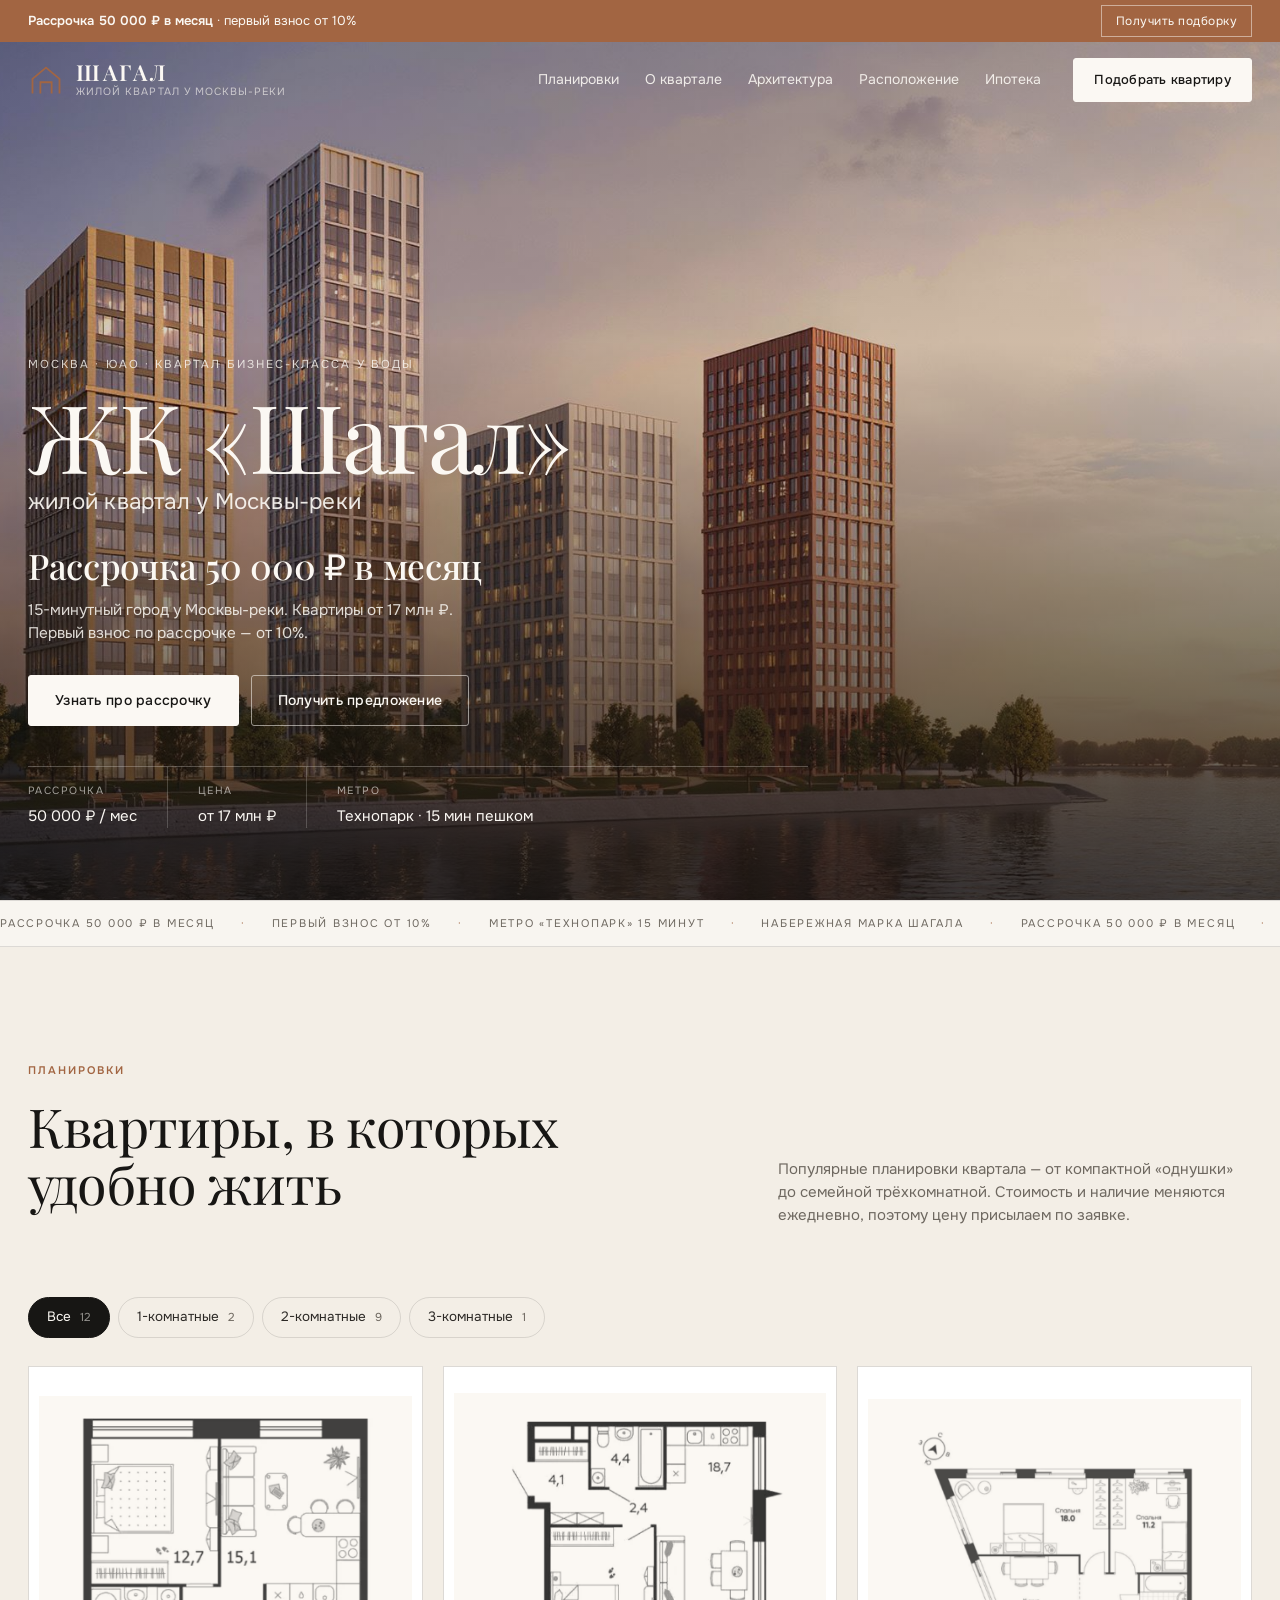
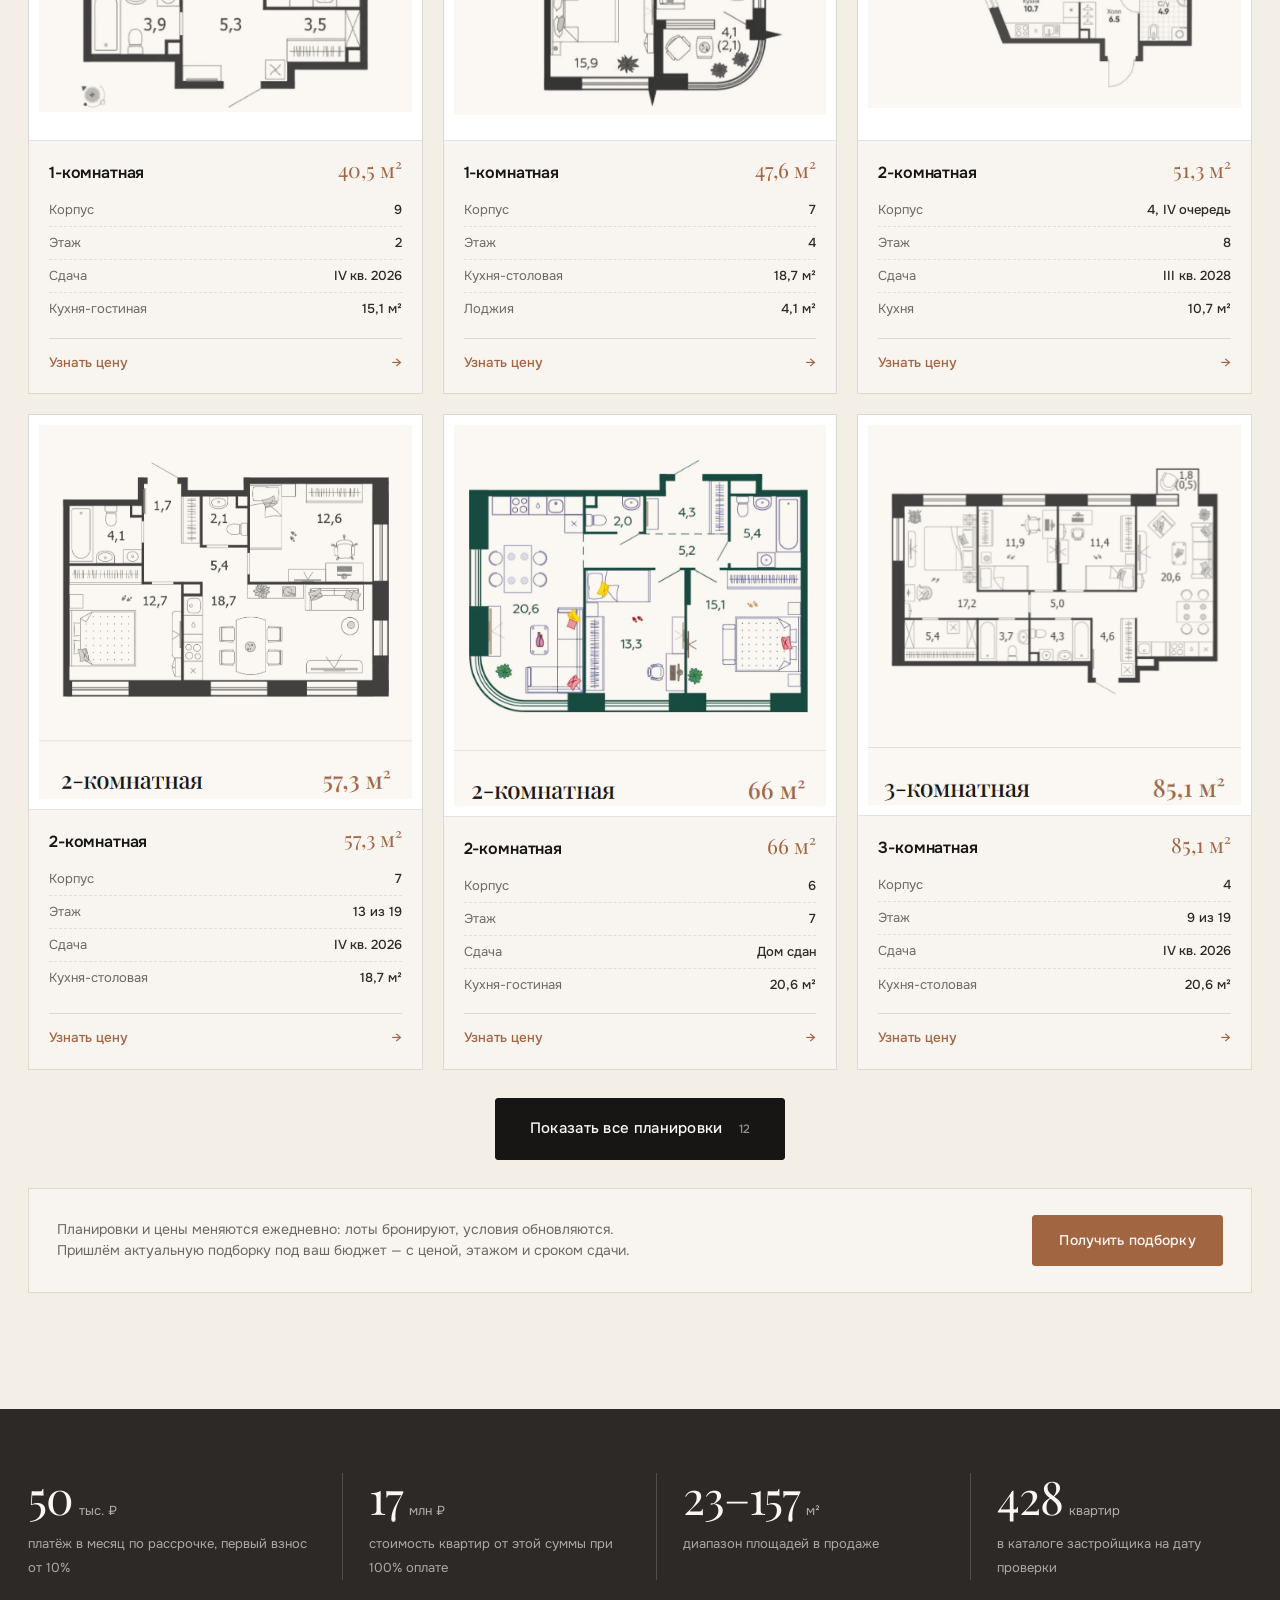
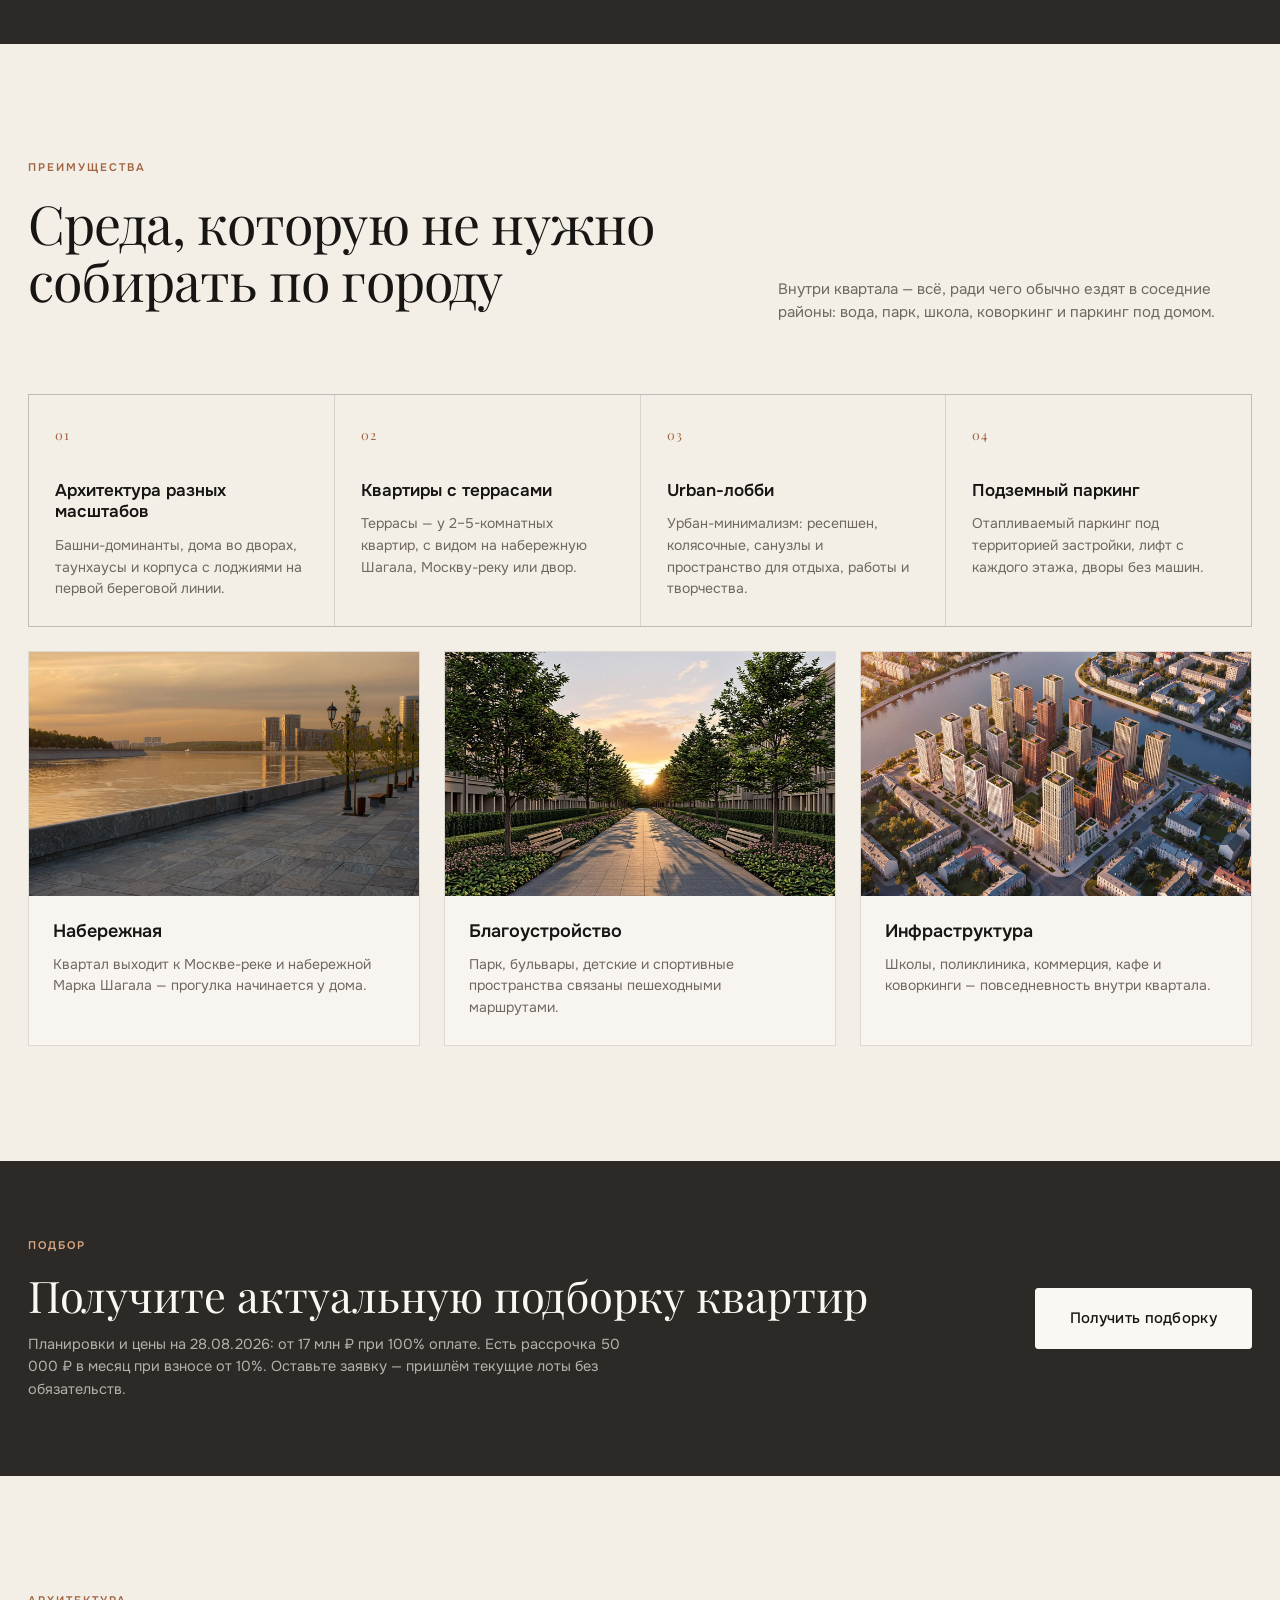
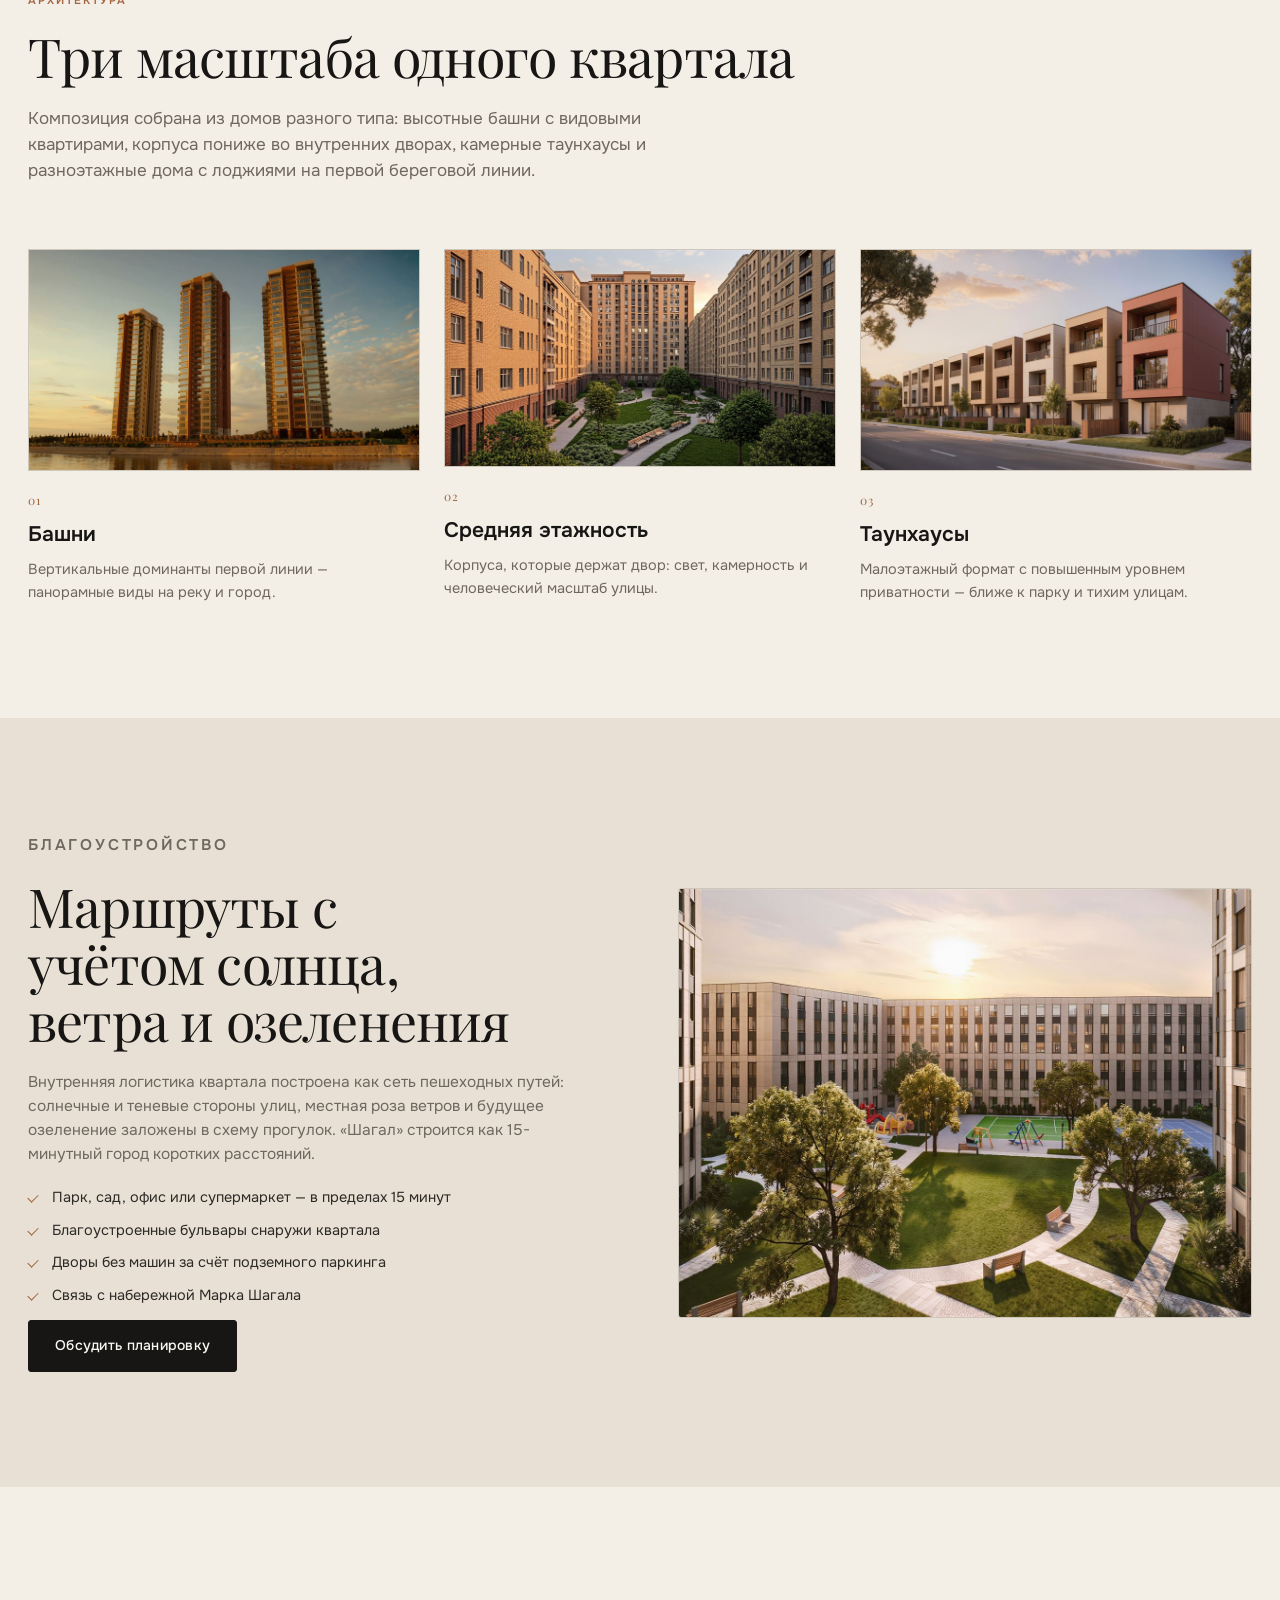
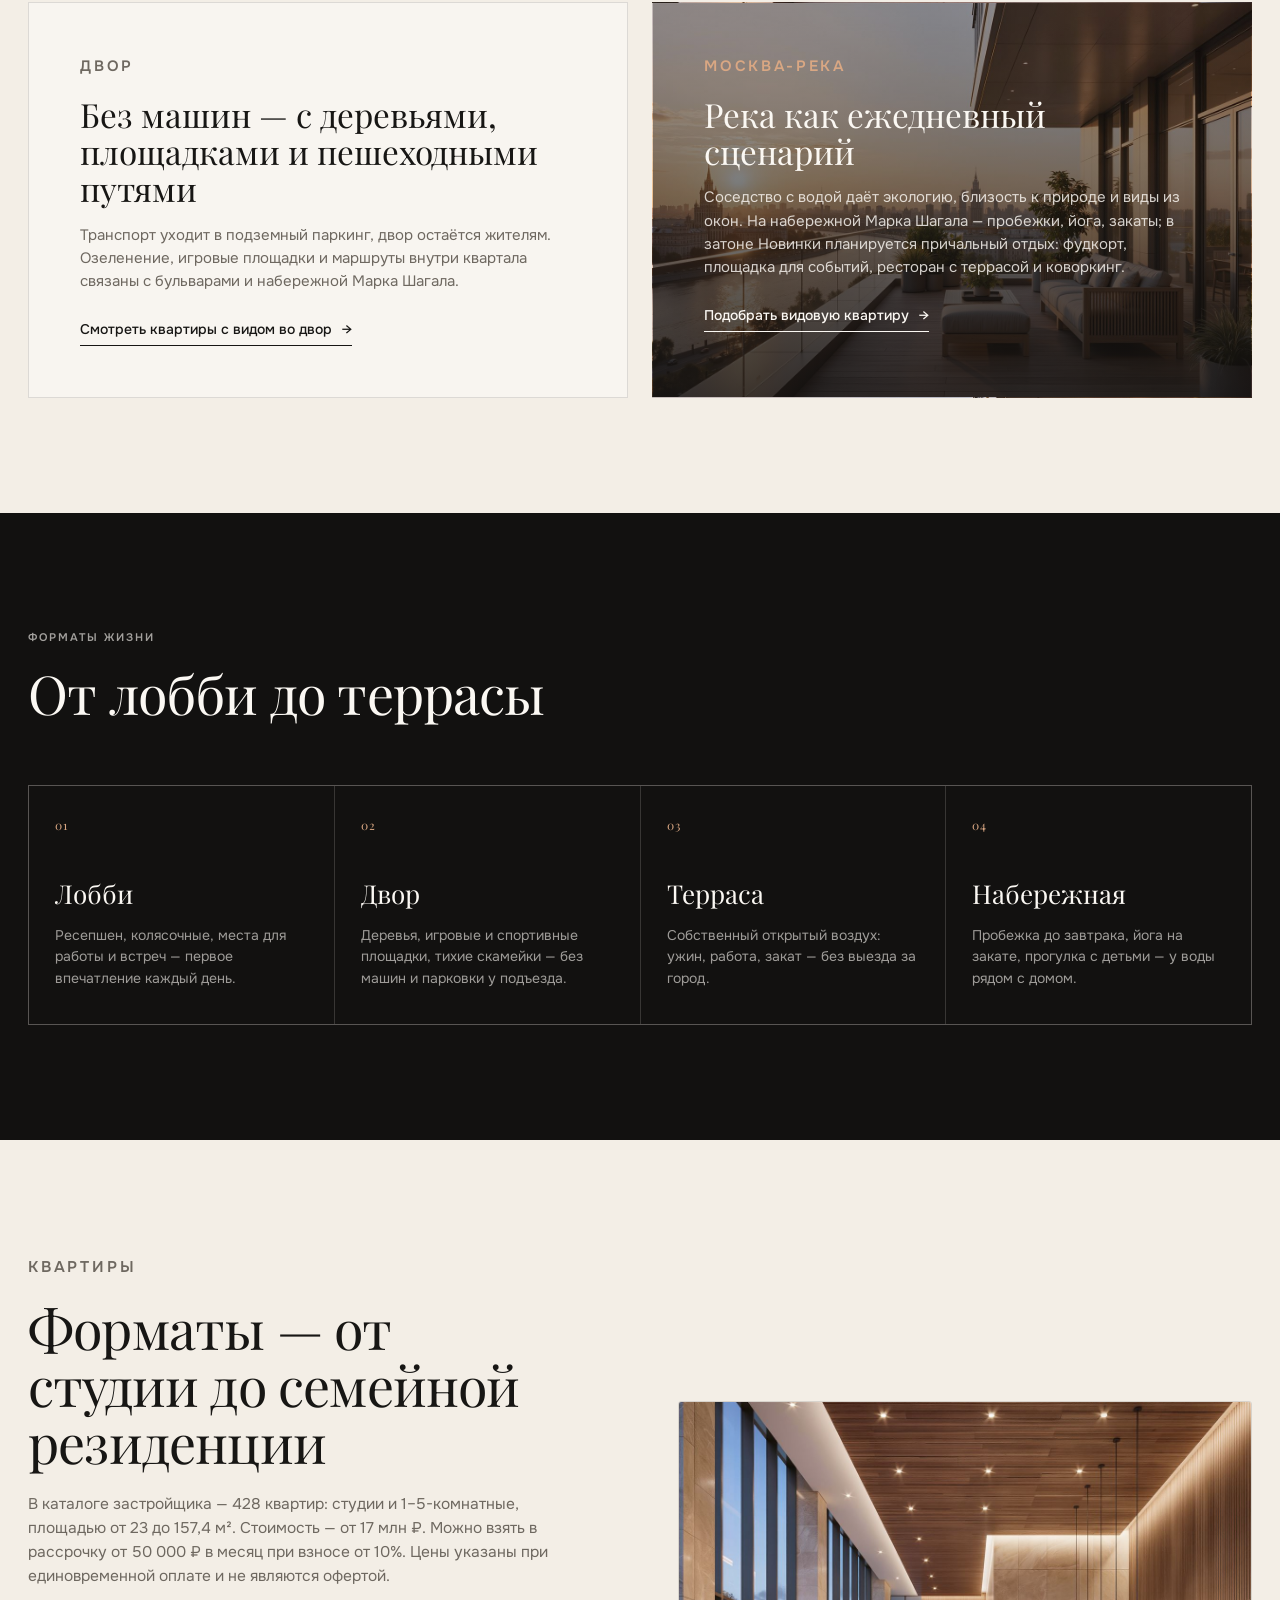
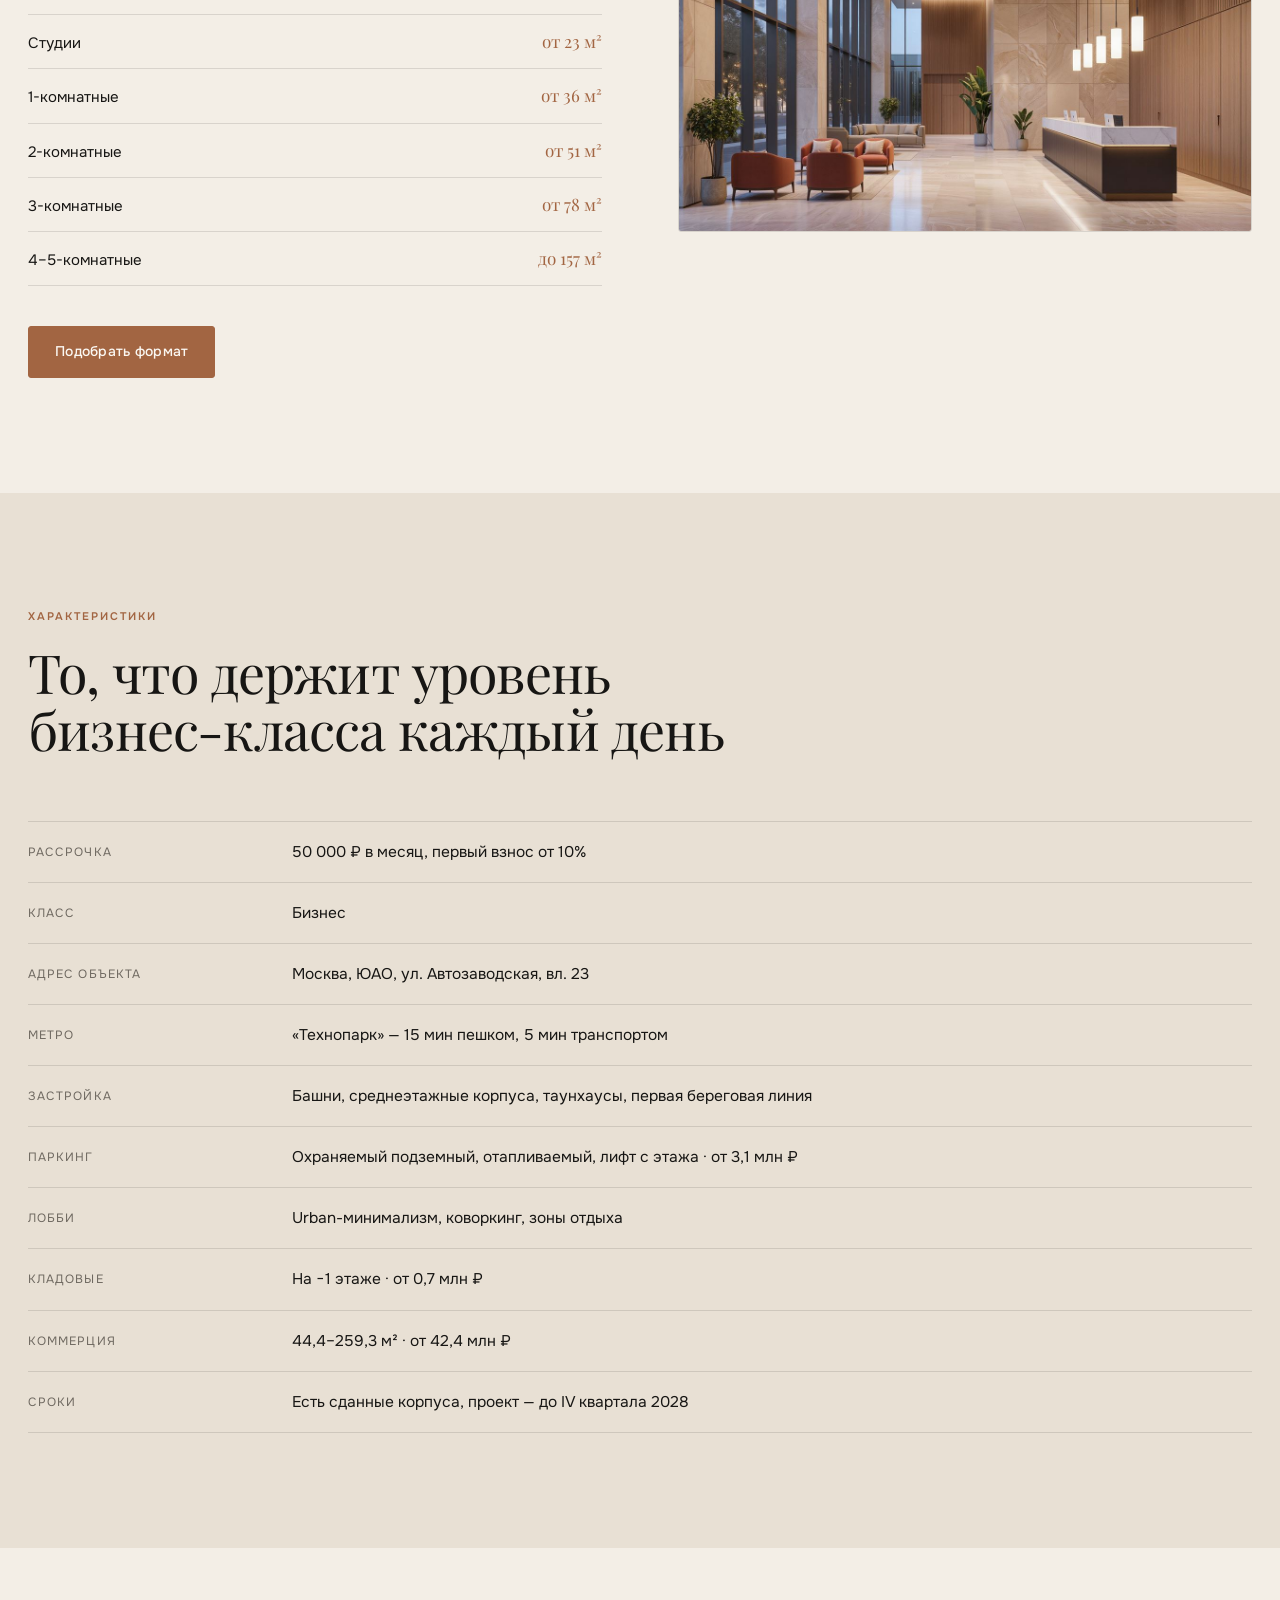
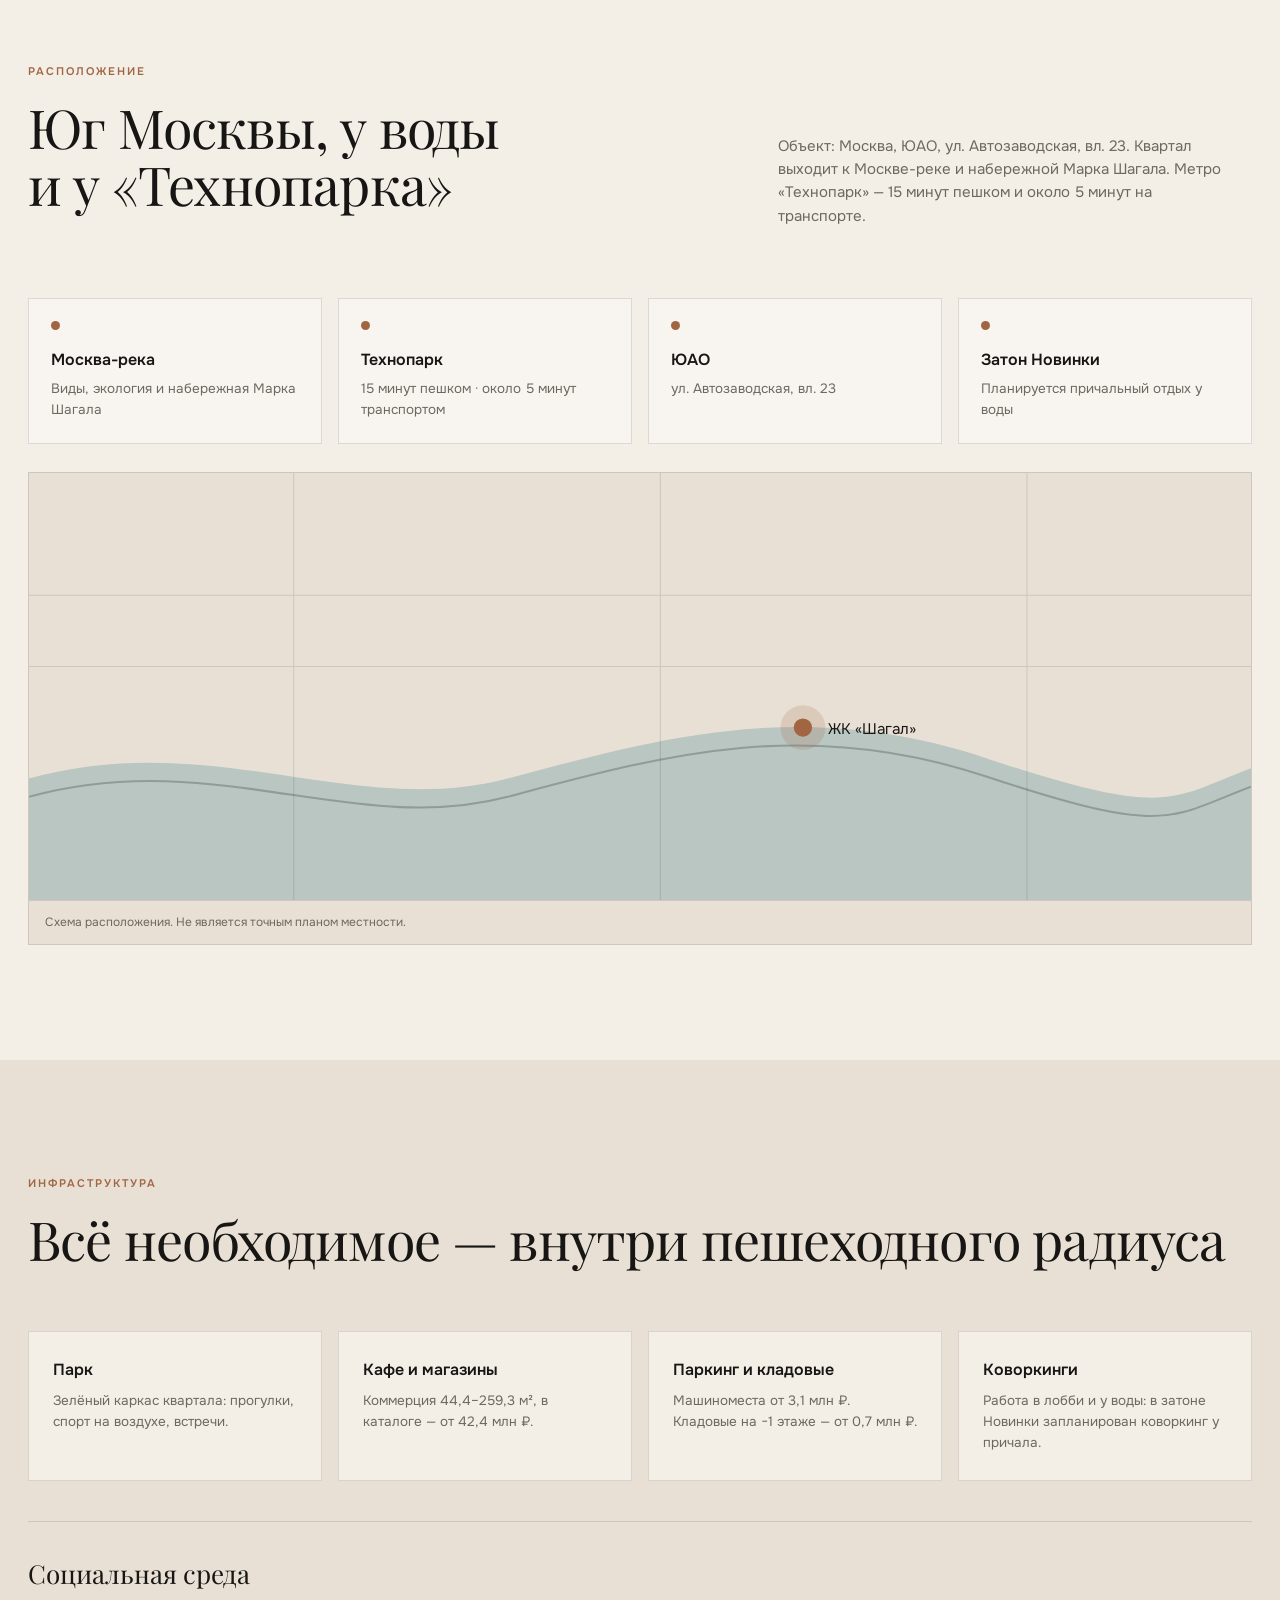
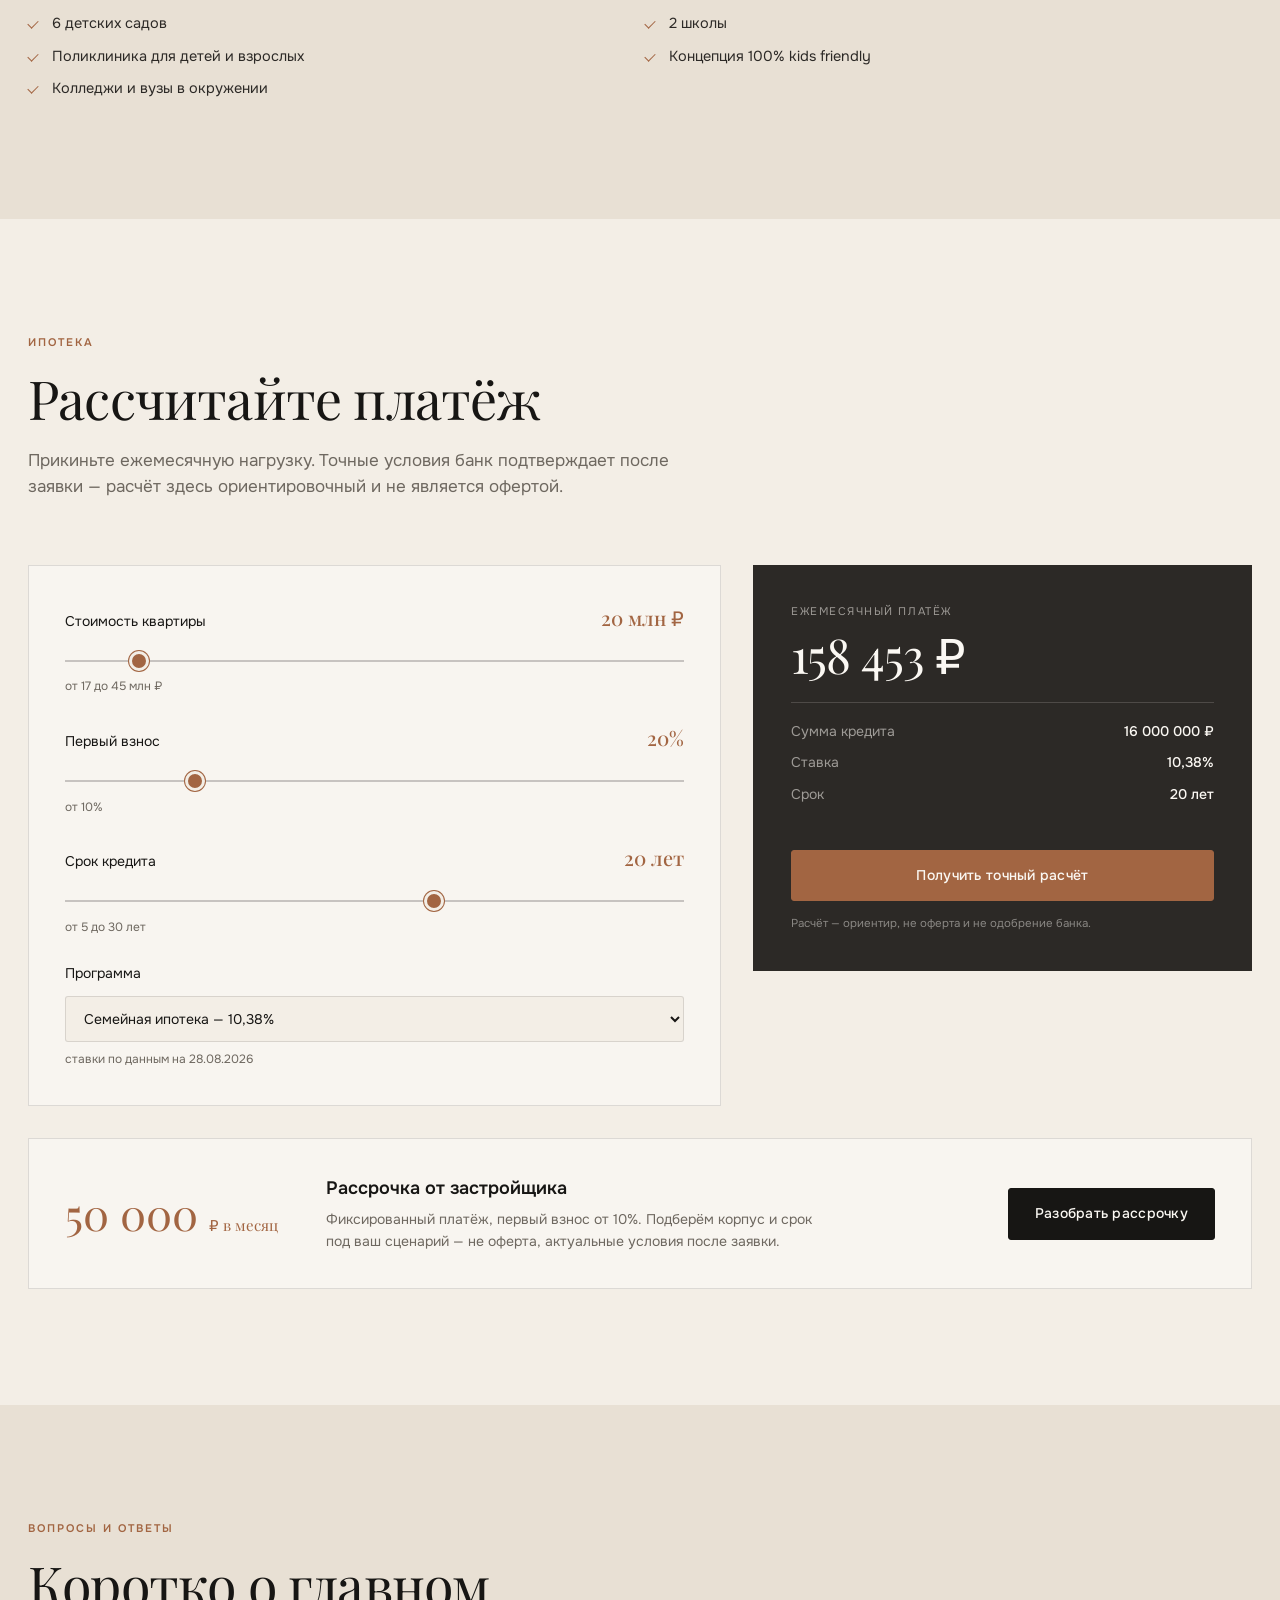
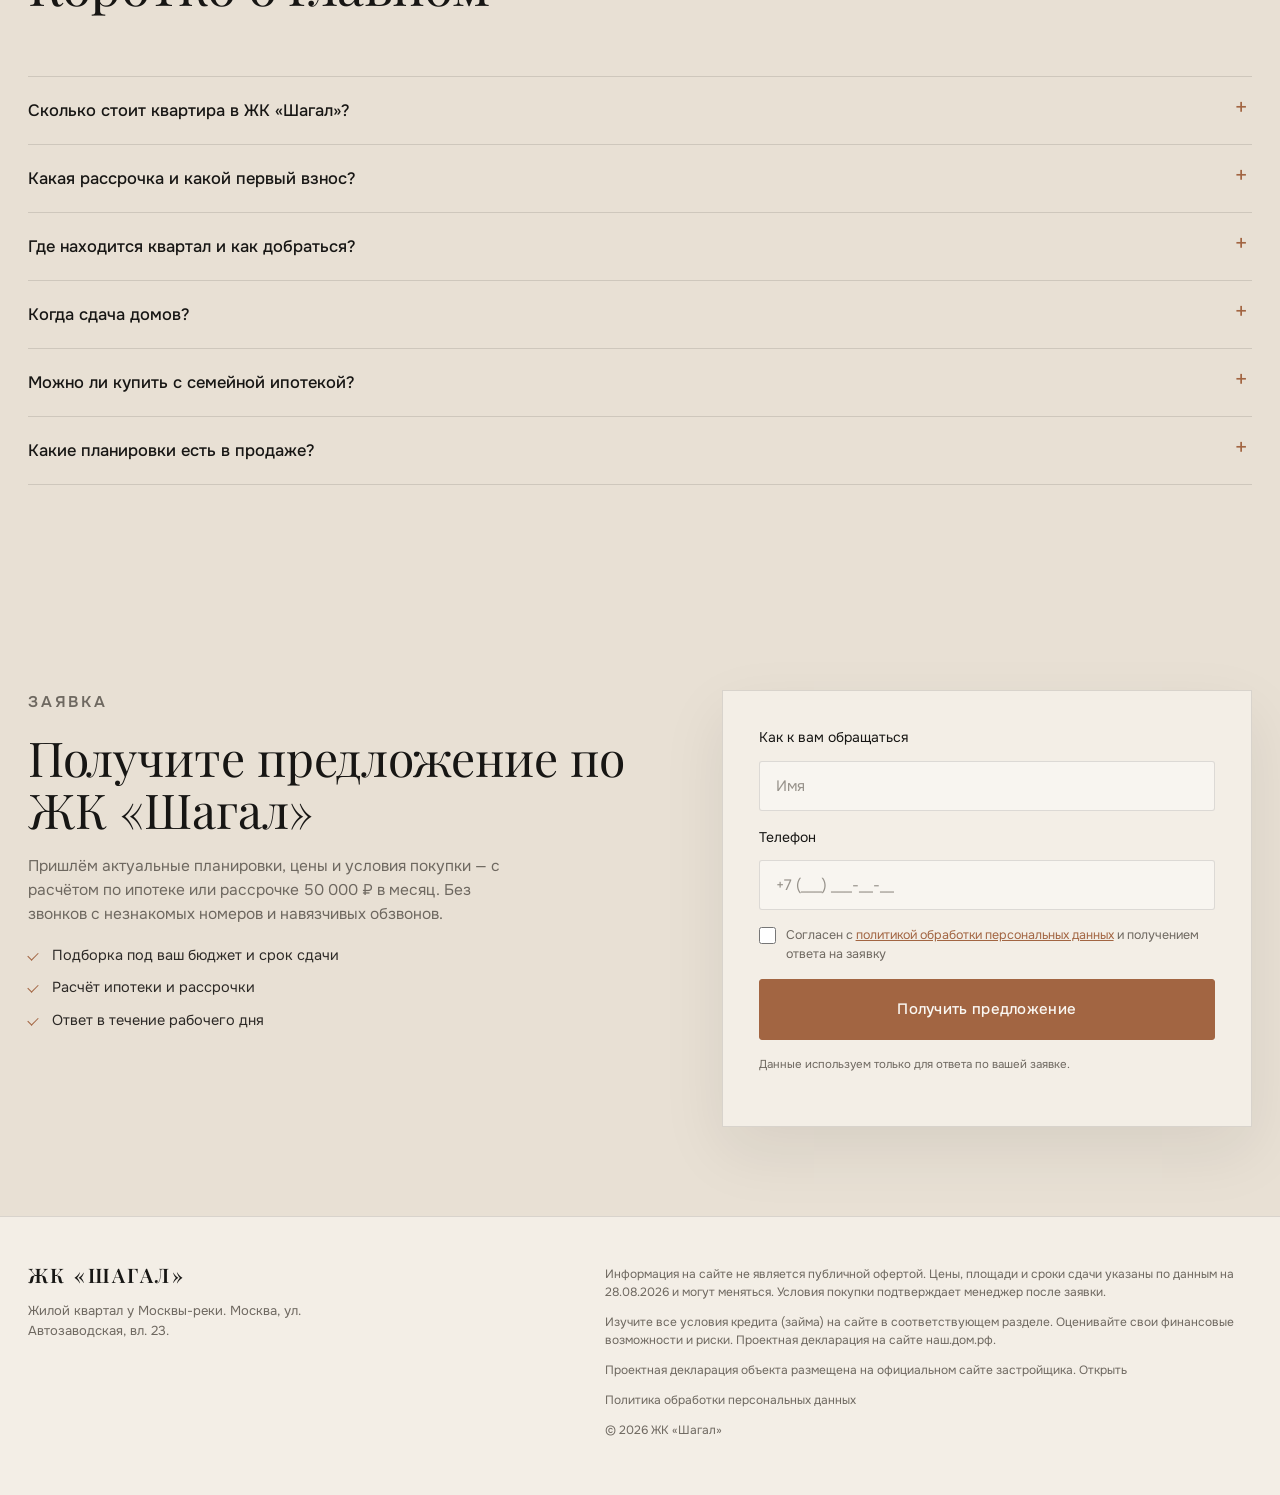
==== commit baf58343: "Лендинг ЖК Шагал" ====
--- a/index.html
+++ b/index.html
@@ -879,7 +879,8 @@
       <p>Жилой квартал у Москвы-реки. Москва, ул. Автозаводская, вл. 23.</p>
     </div>
     <div class="footer__legal">
-      <p>Информация на сайте не является публичной офертой. Цены, площади и сроки сдачи указаны по данным на 28.08.2026 и могут меняться. Условия покупки подтверждает менеджер после заявки.</p>
+      <p>Информация на сайте не является публичной офертой. Цены, площади и сроки сдачи указаны по данным на 28.08.2026 и могут меняться. Условия покупки подтверждает менеджер после заявки.</p>
+      <p>Изучите все условия кредита (займа) на сайте в соответствующем разделе. Оценивайте свои финансовые возможности и риски. Проектная декларация на сайте <a href="https://наш.дом.рф/" target="_blank" rel="nofollow noopener">наш.дом.рф</a>.</p>
       <p>Проектная декларация объекта размещена на официальном сайте застройщика. <a href="https://shagalhome.ru/" target="_blank" rel="nofollow noopener">Открыть</a></p>
       <p><a href="privacy.html">Политика обработки персональных данных</a></p>
       <p>© <span id="year">2026</span> <span id="brandNameCopy">ЖК «Шагал»</span></p>
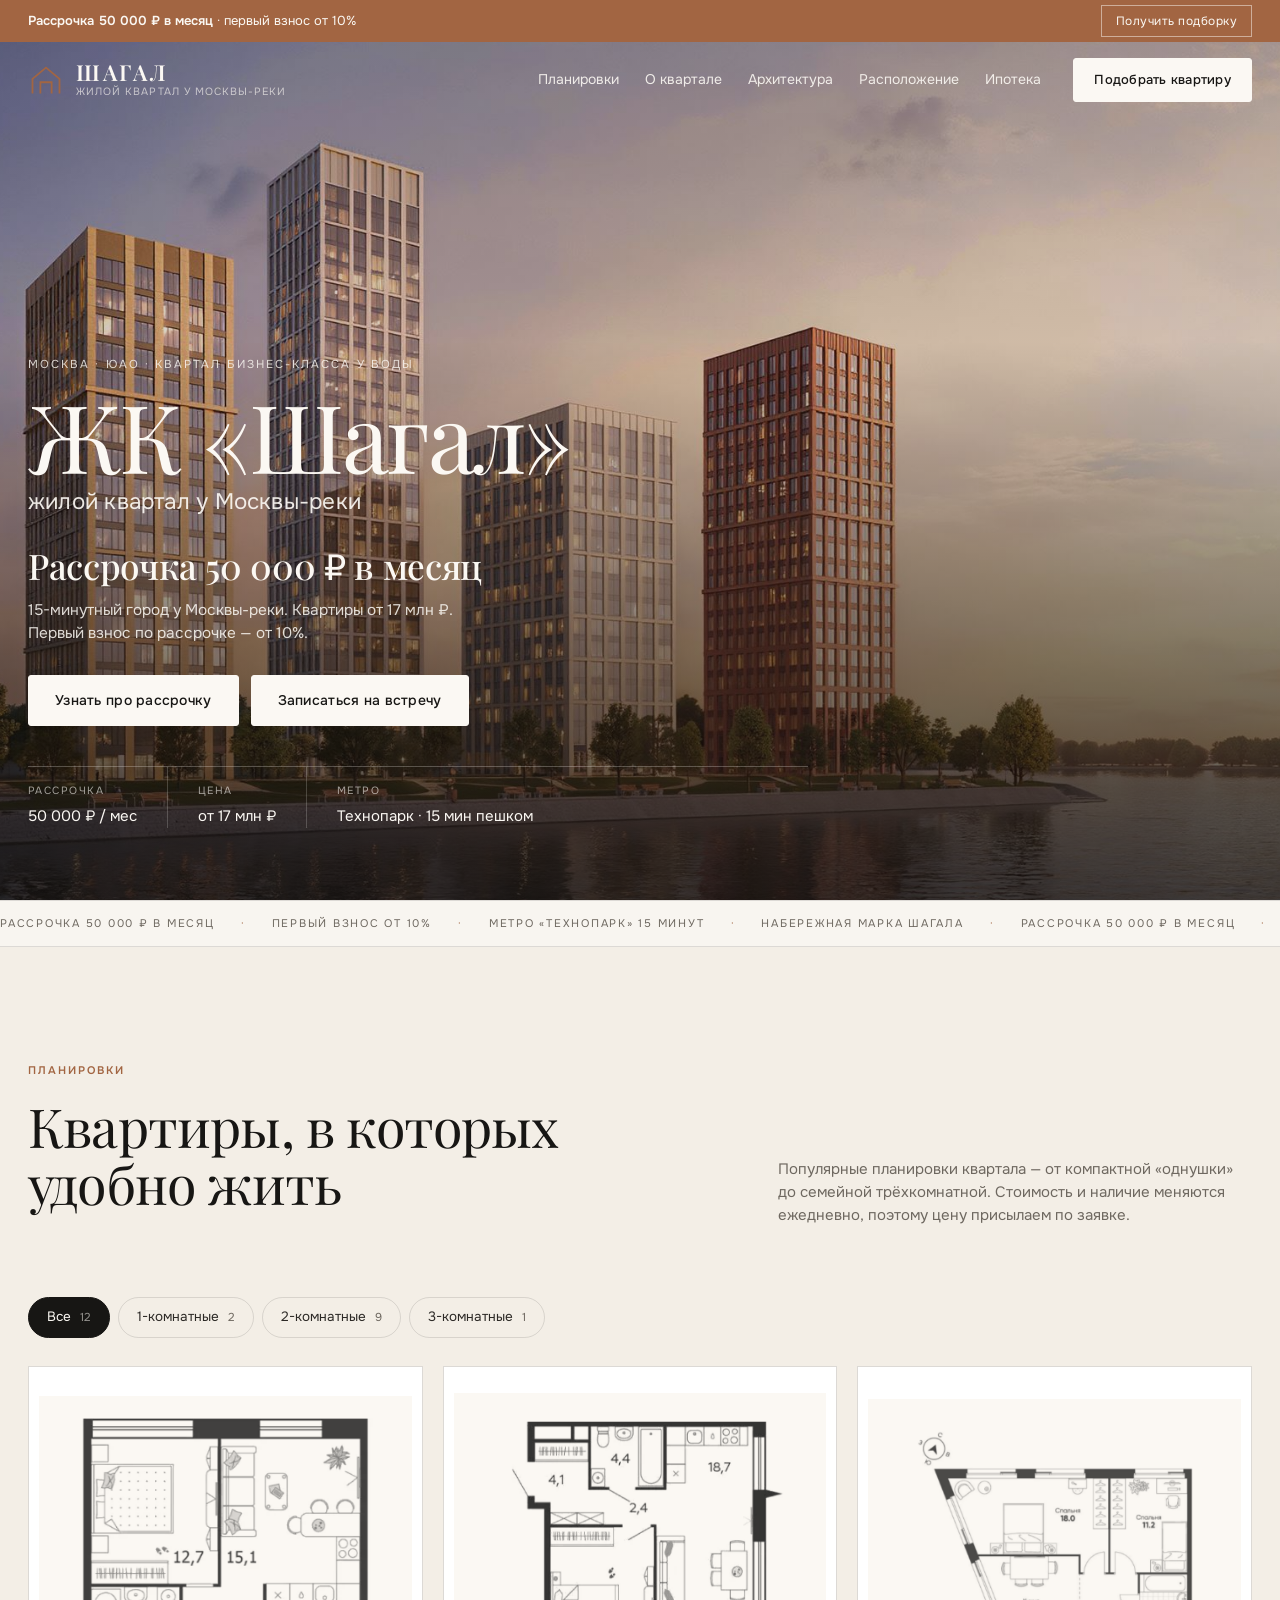
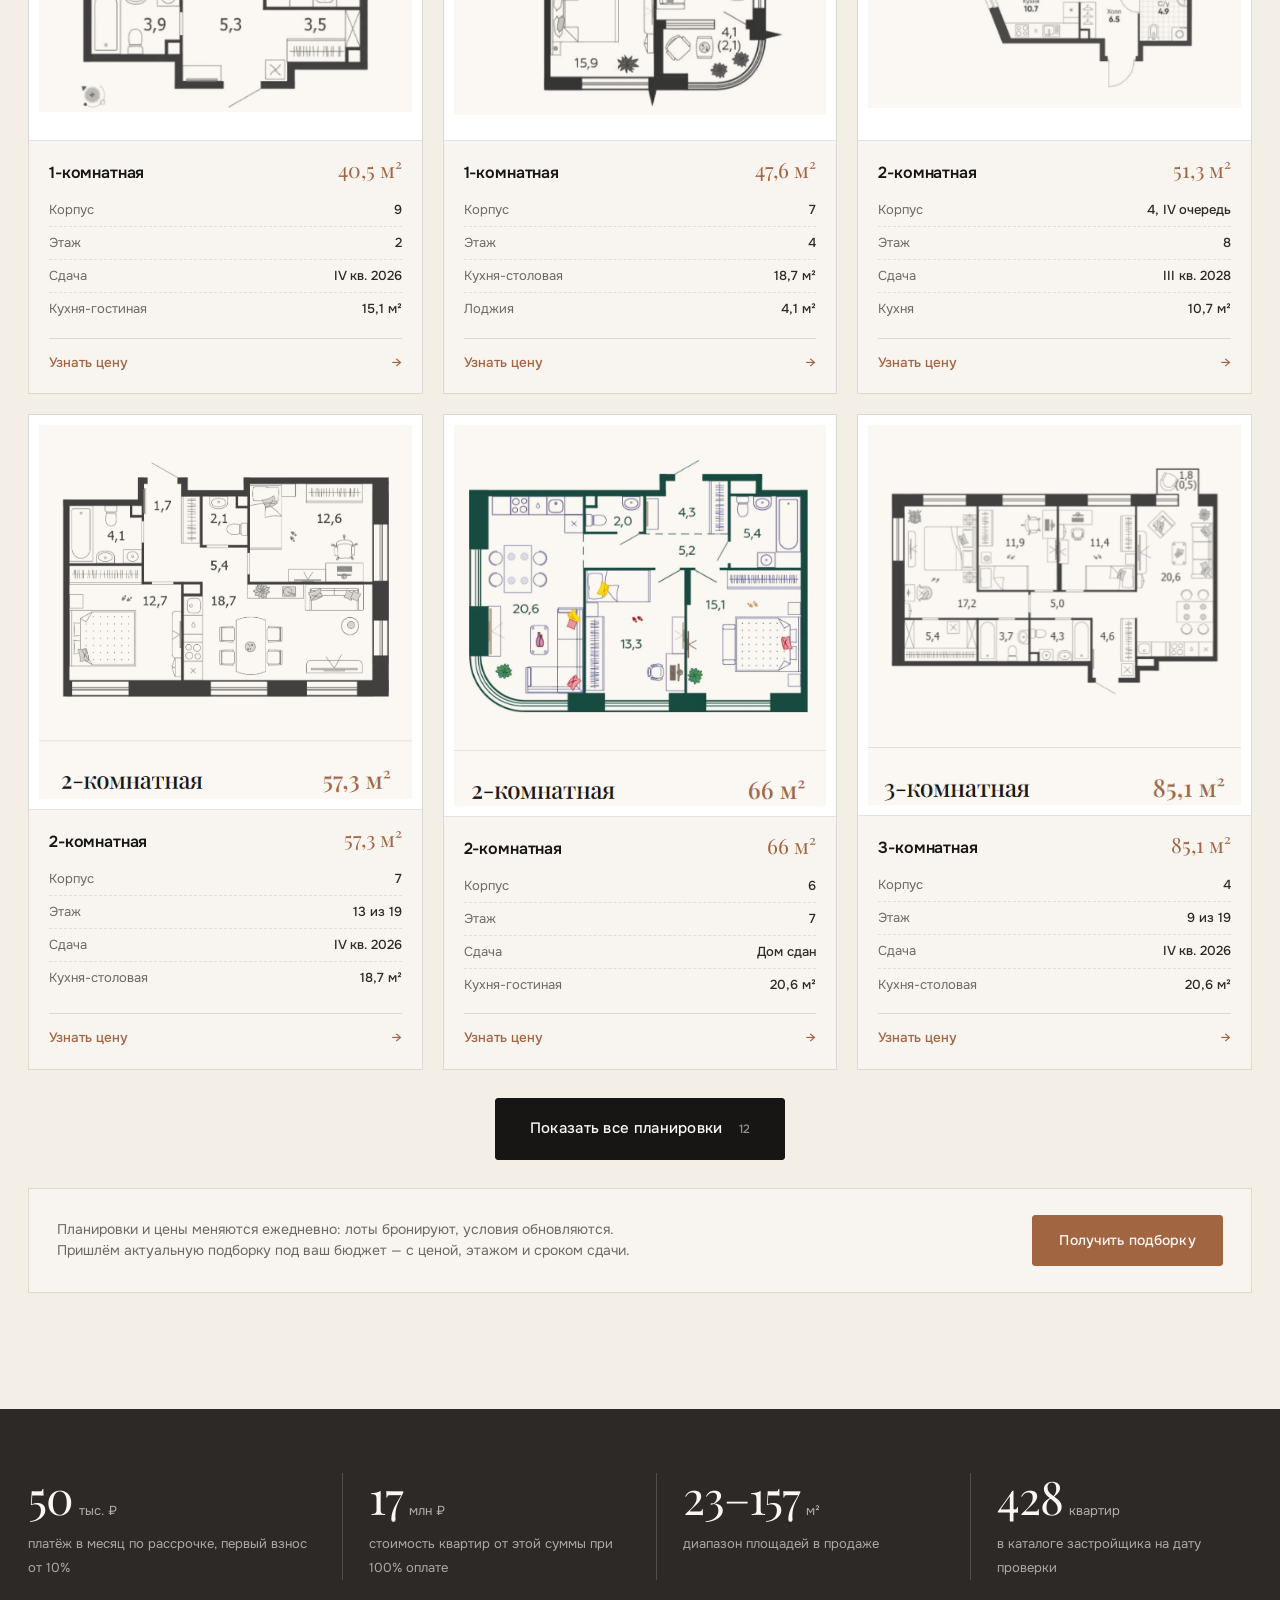
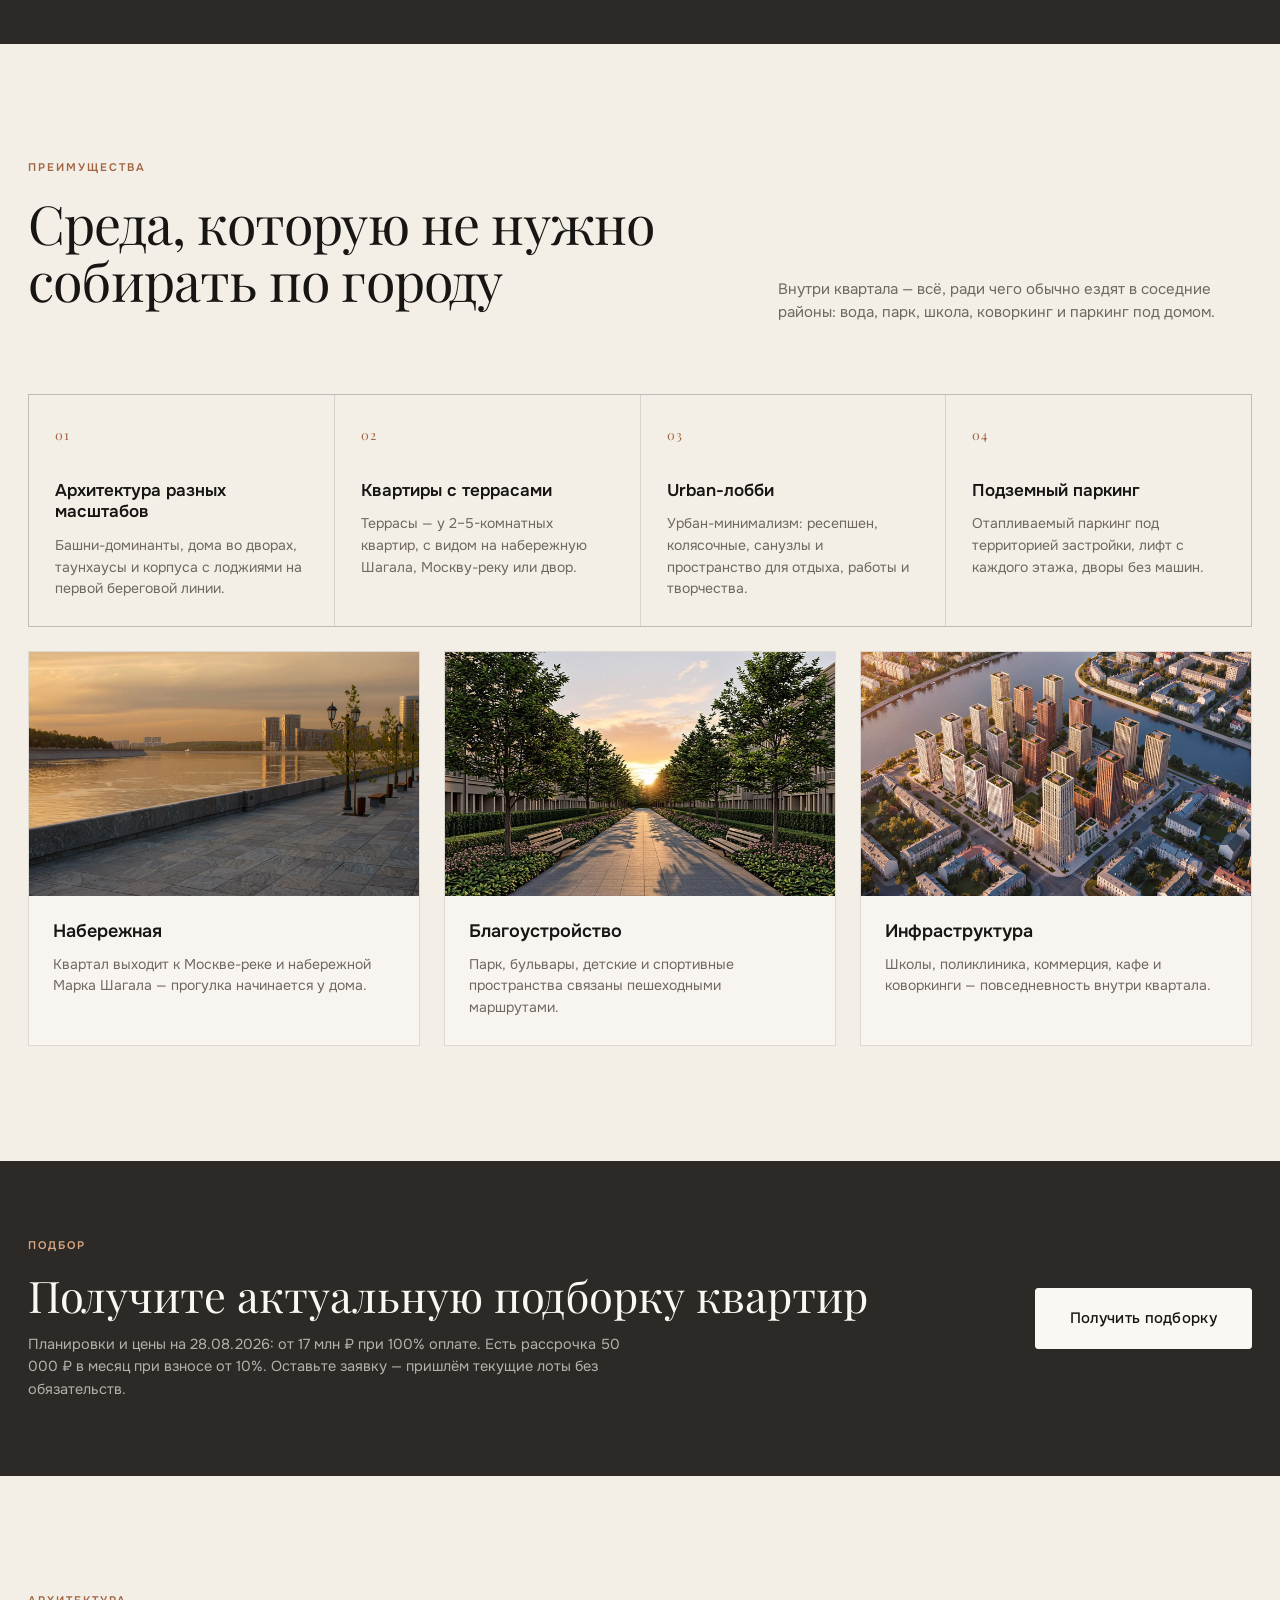
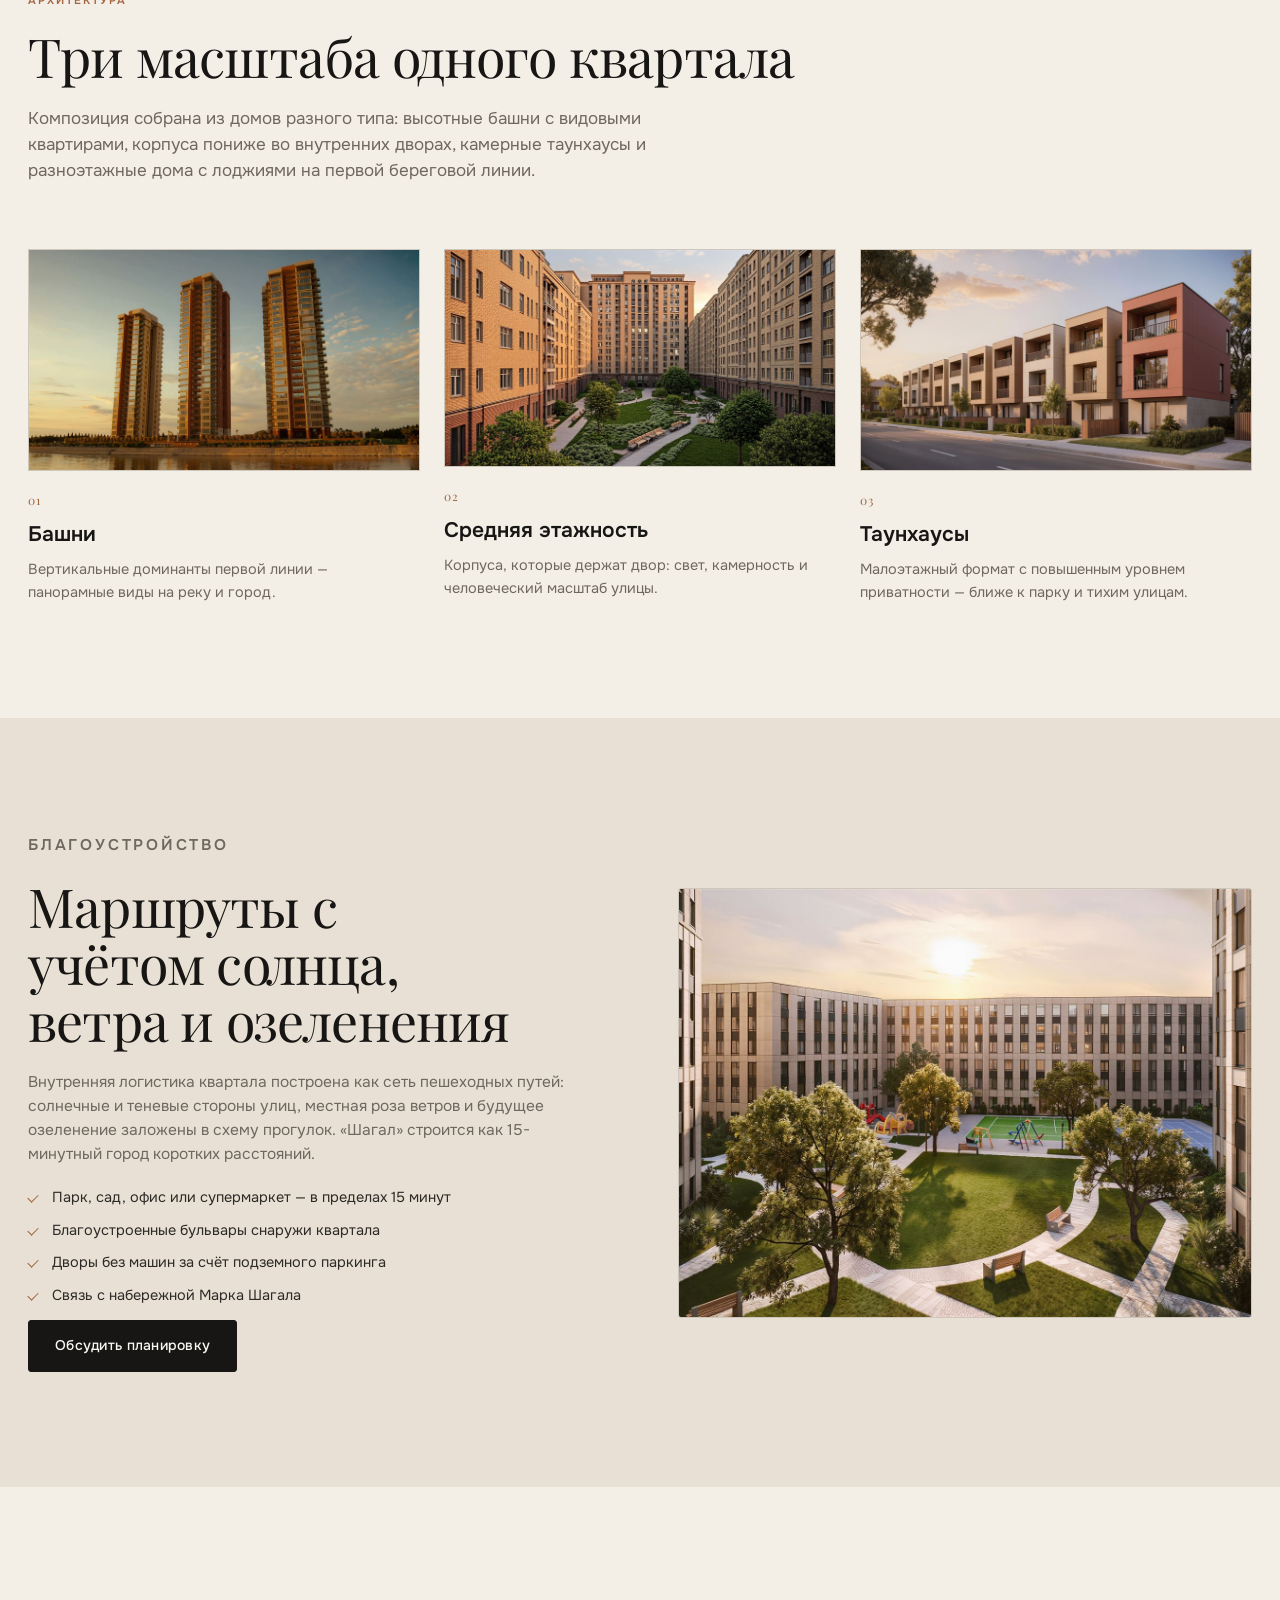
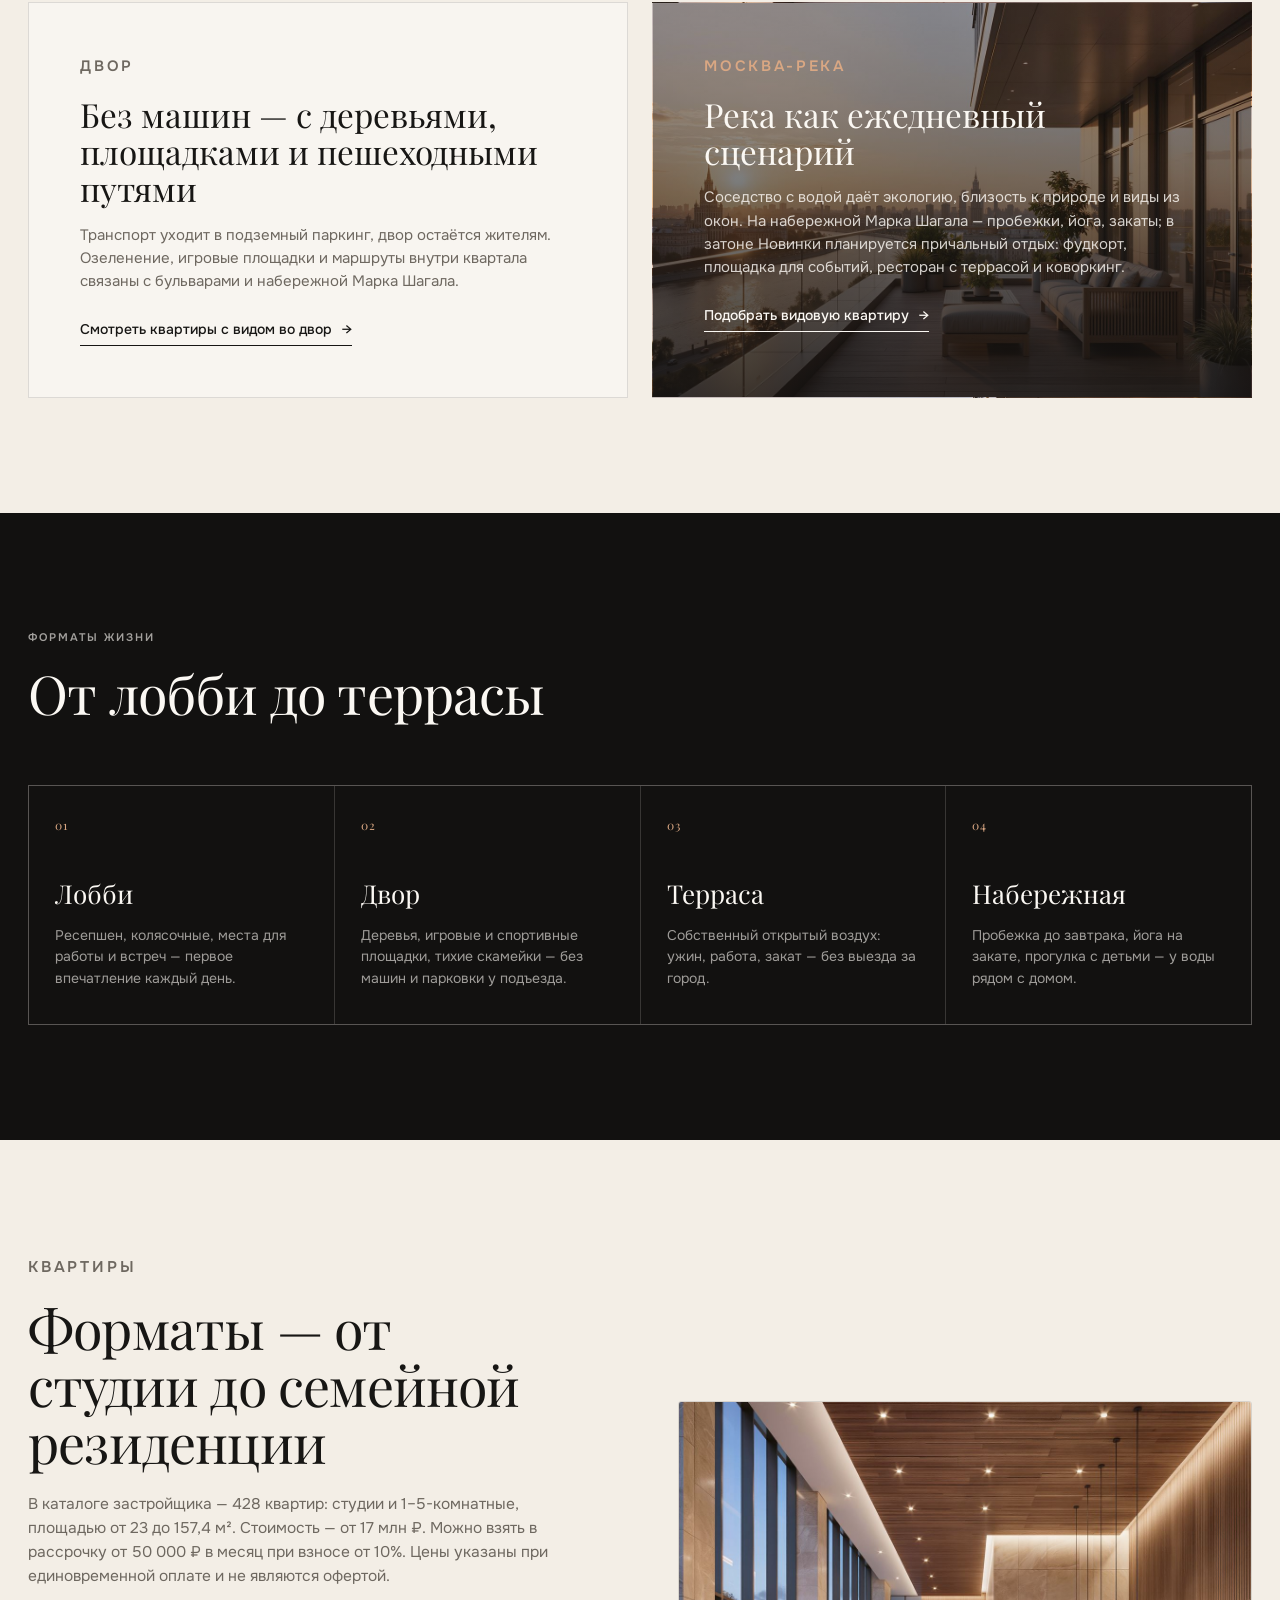
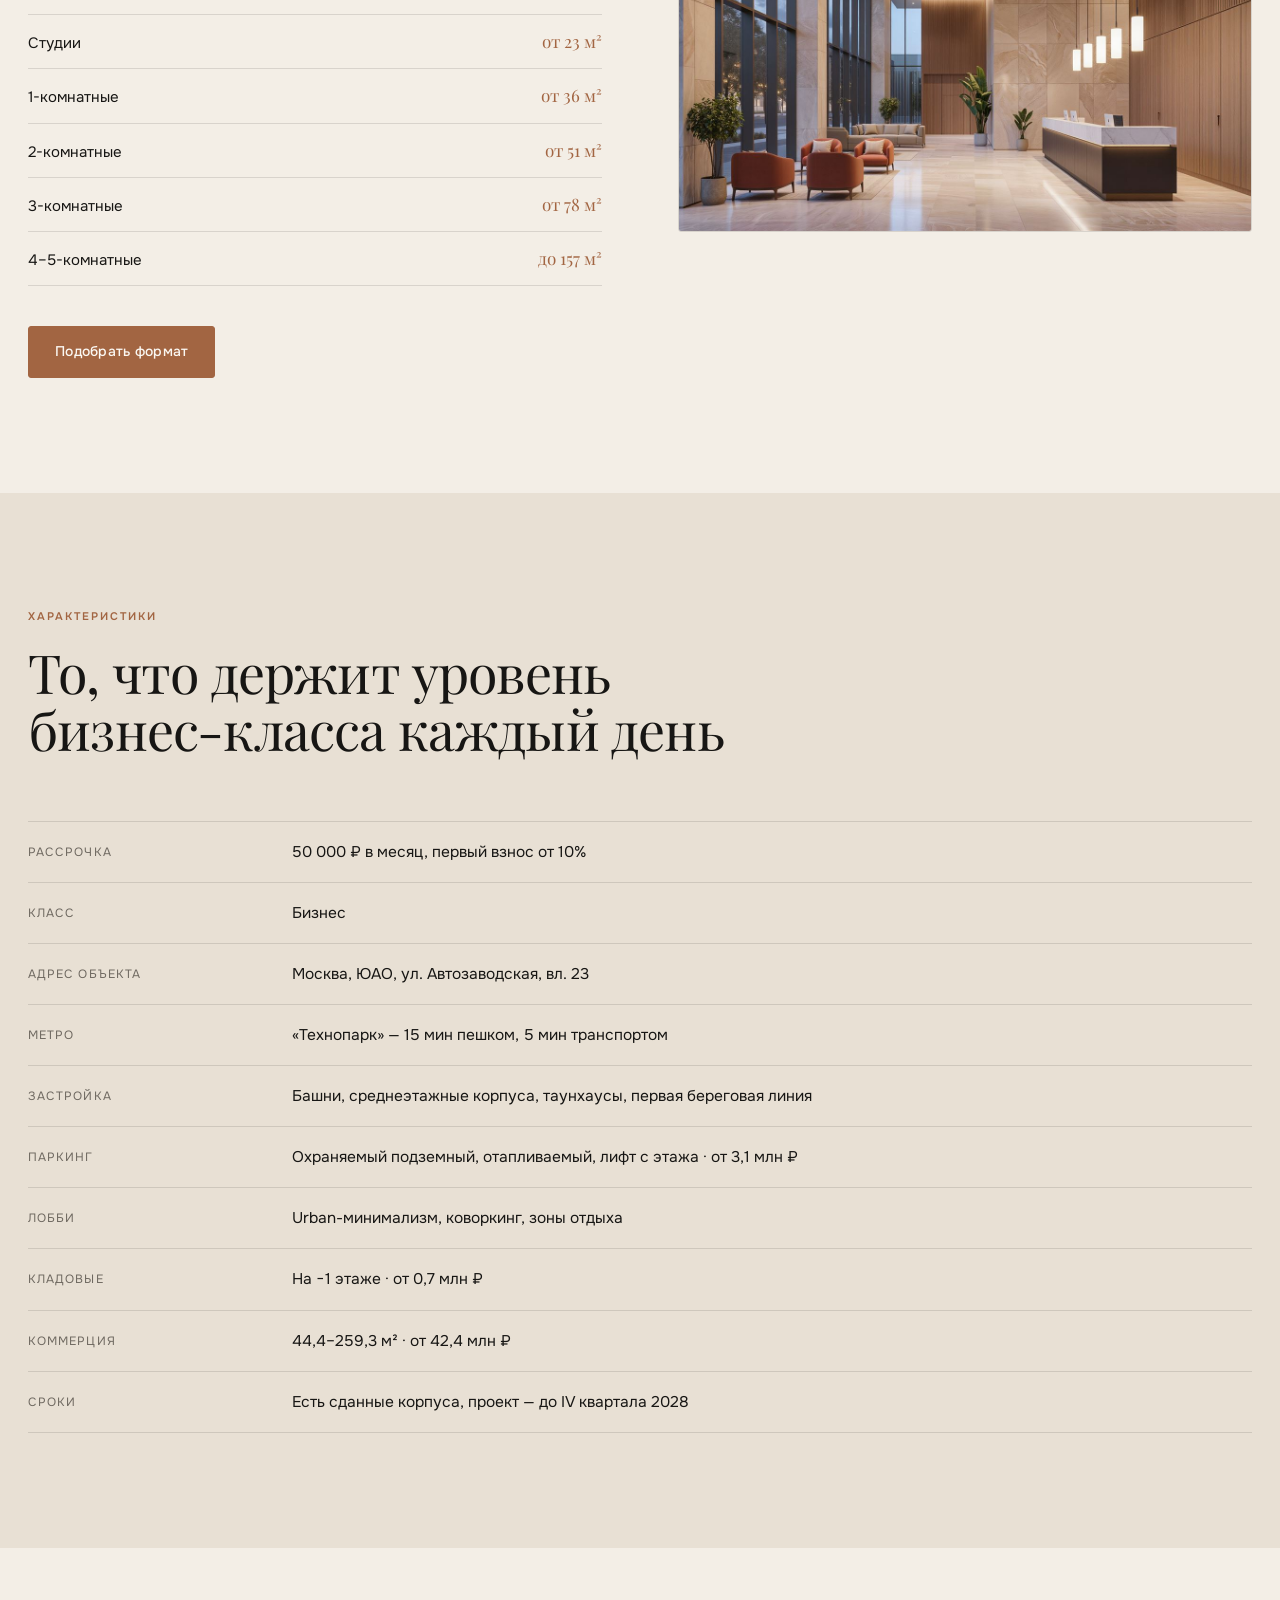
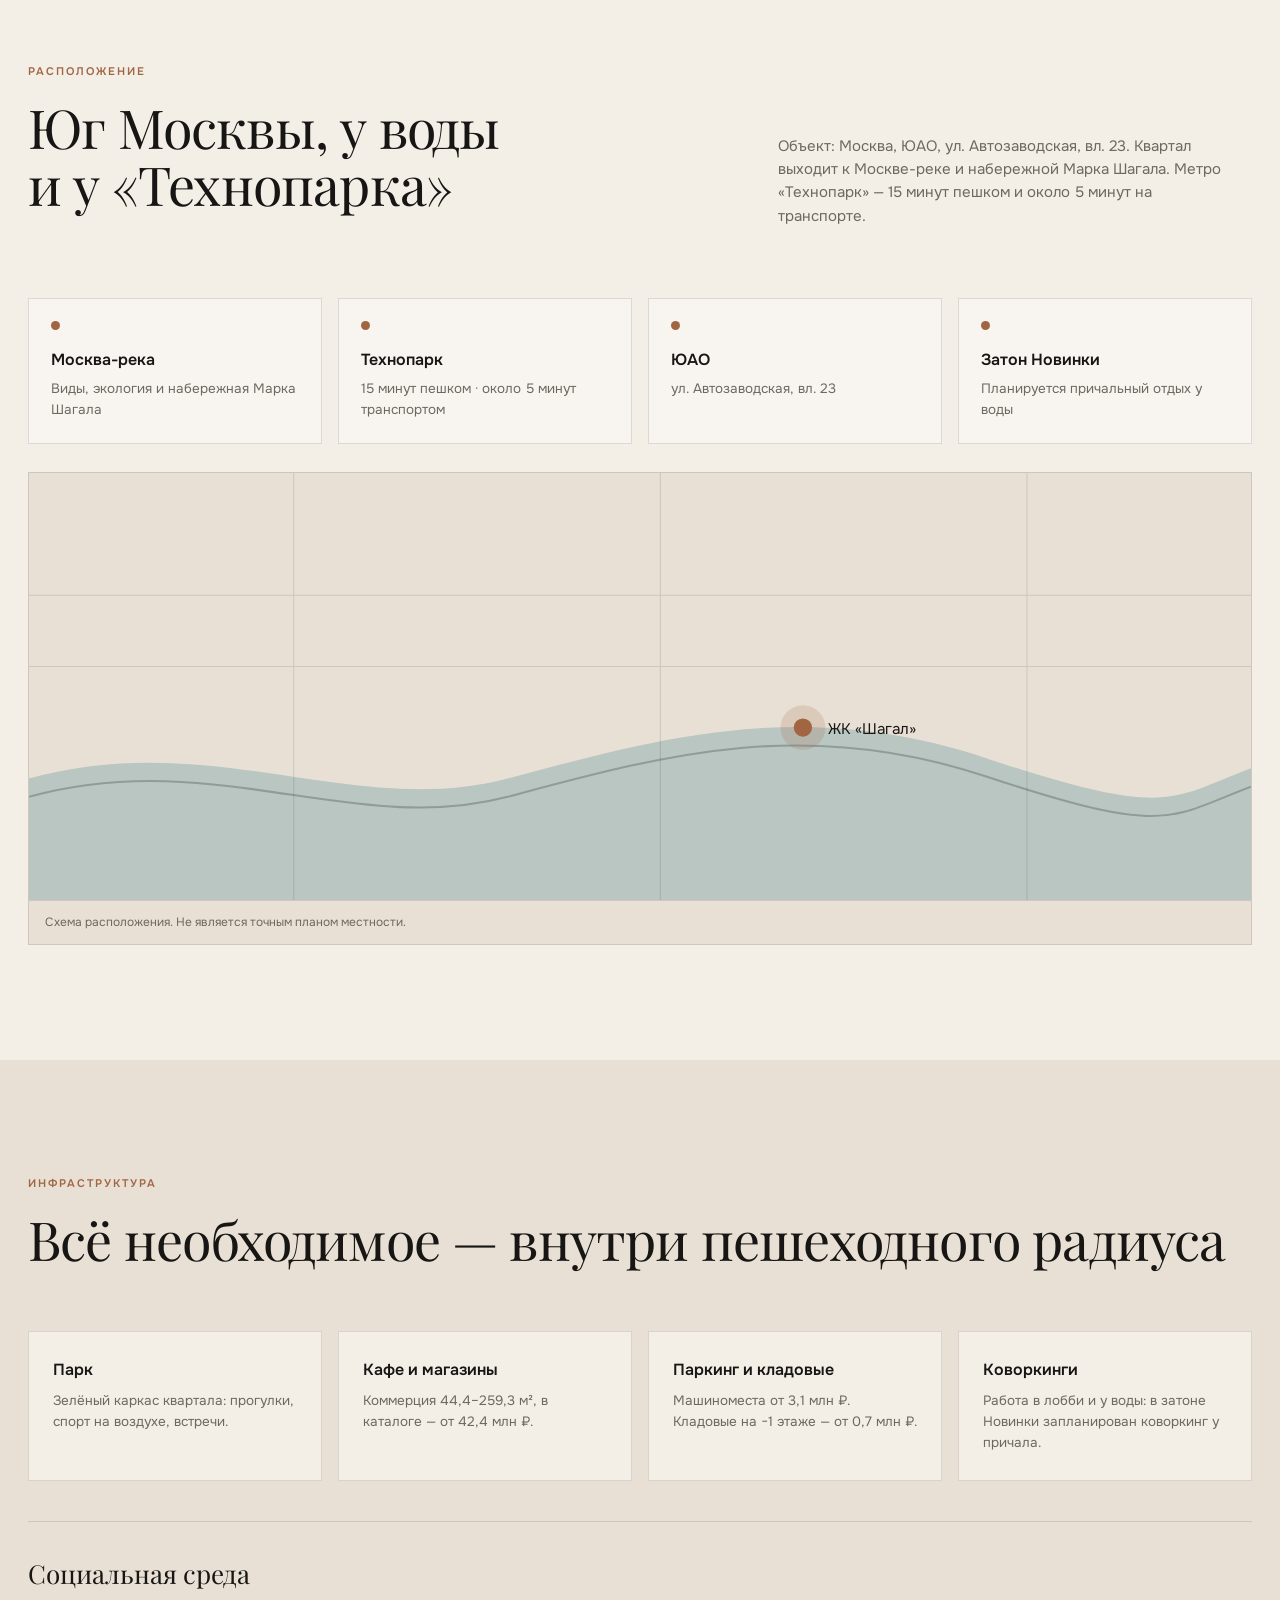
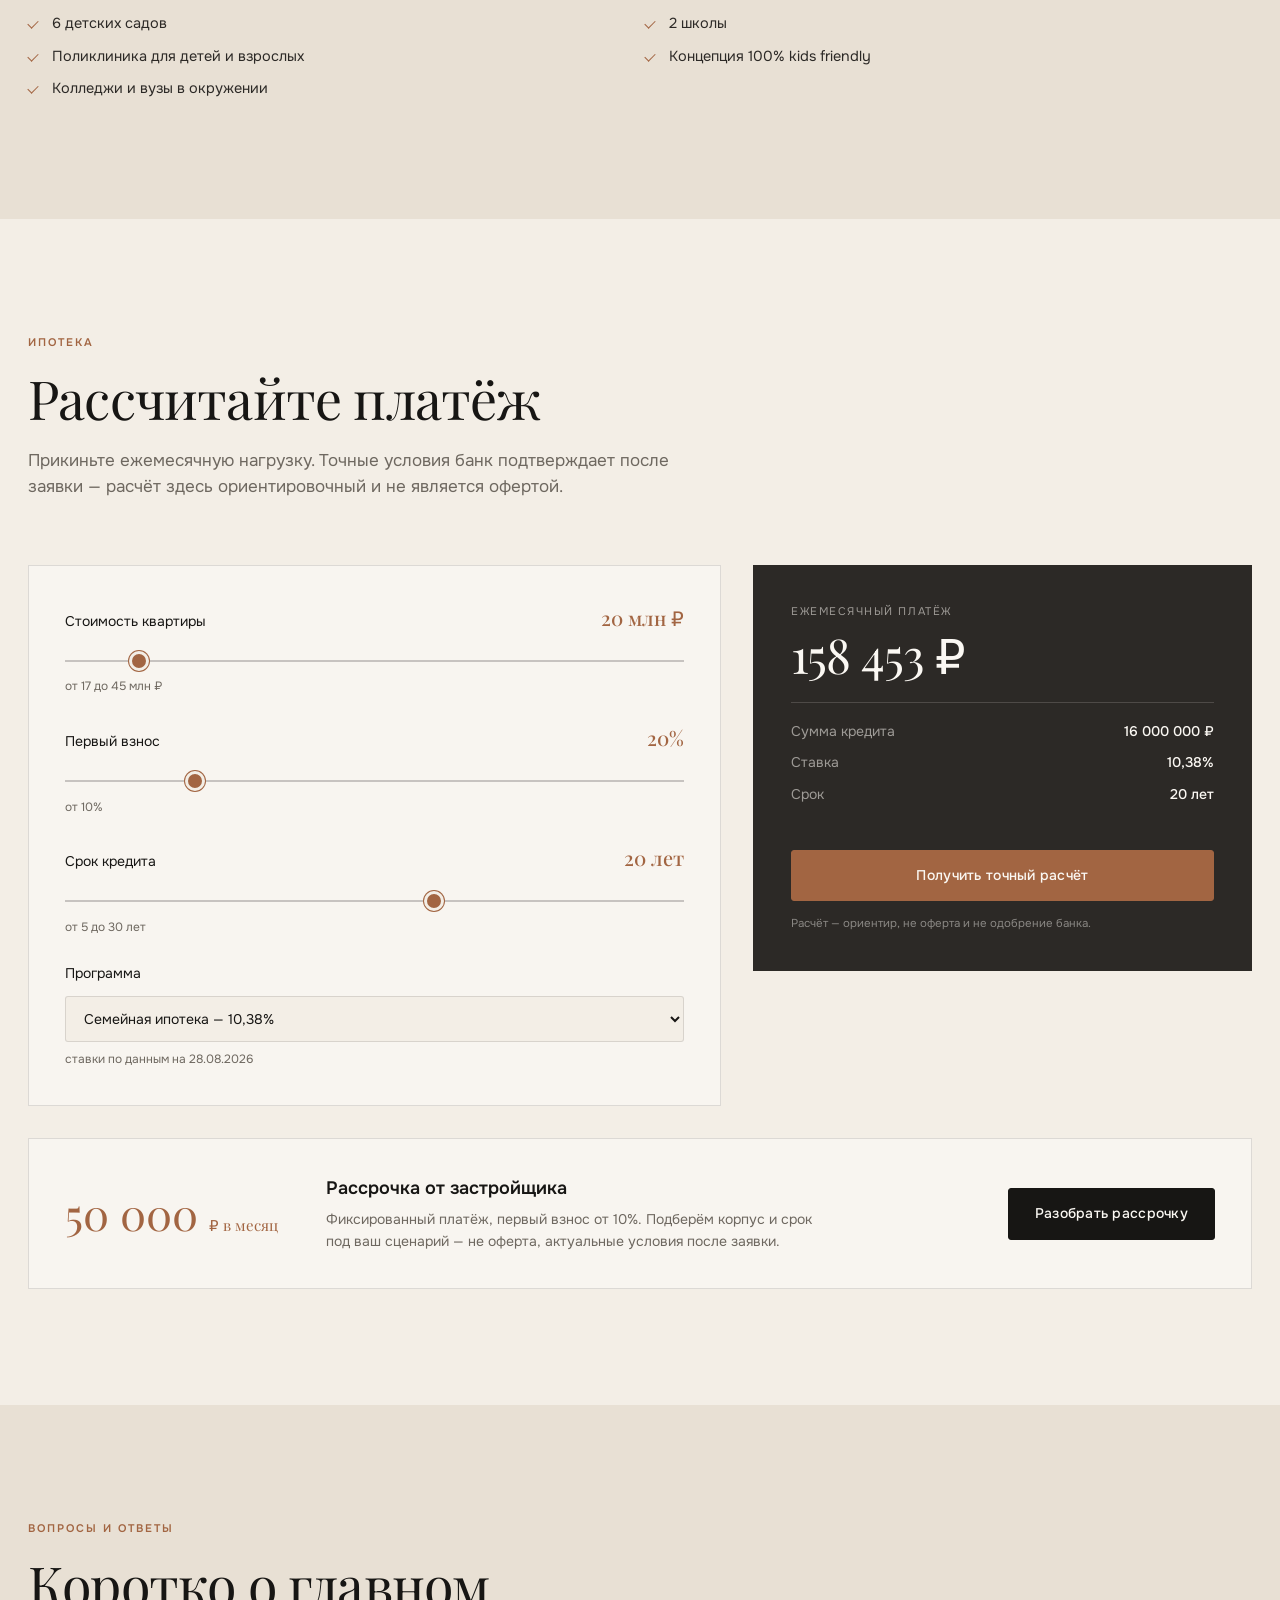
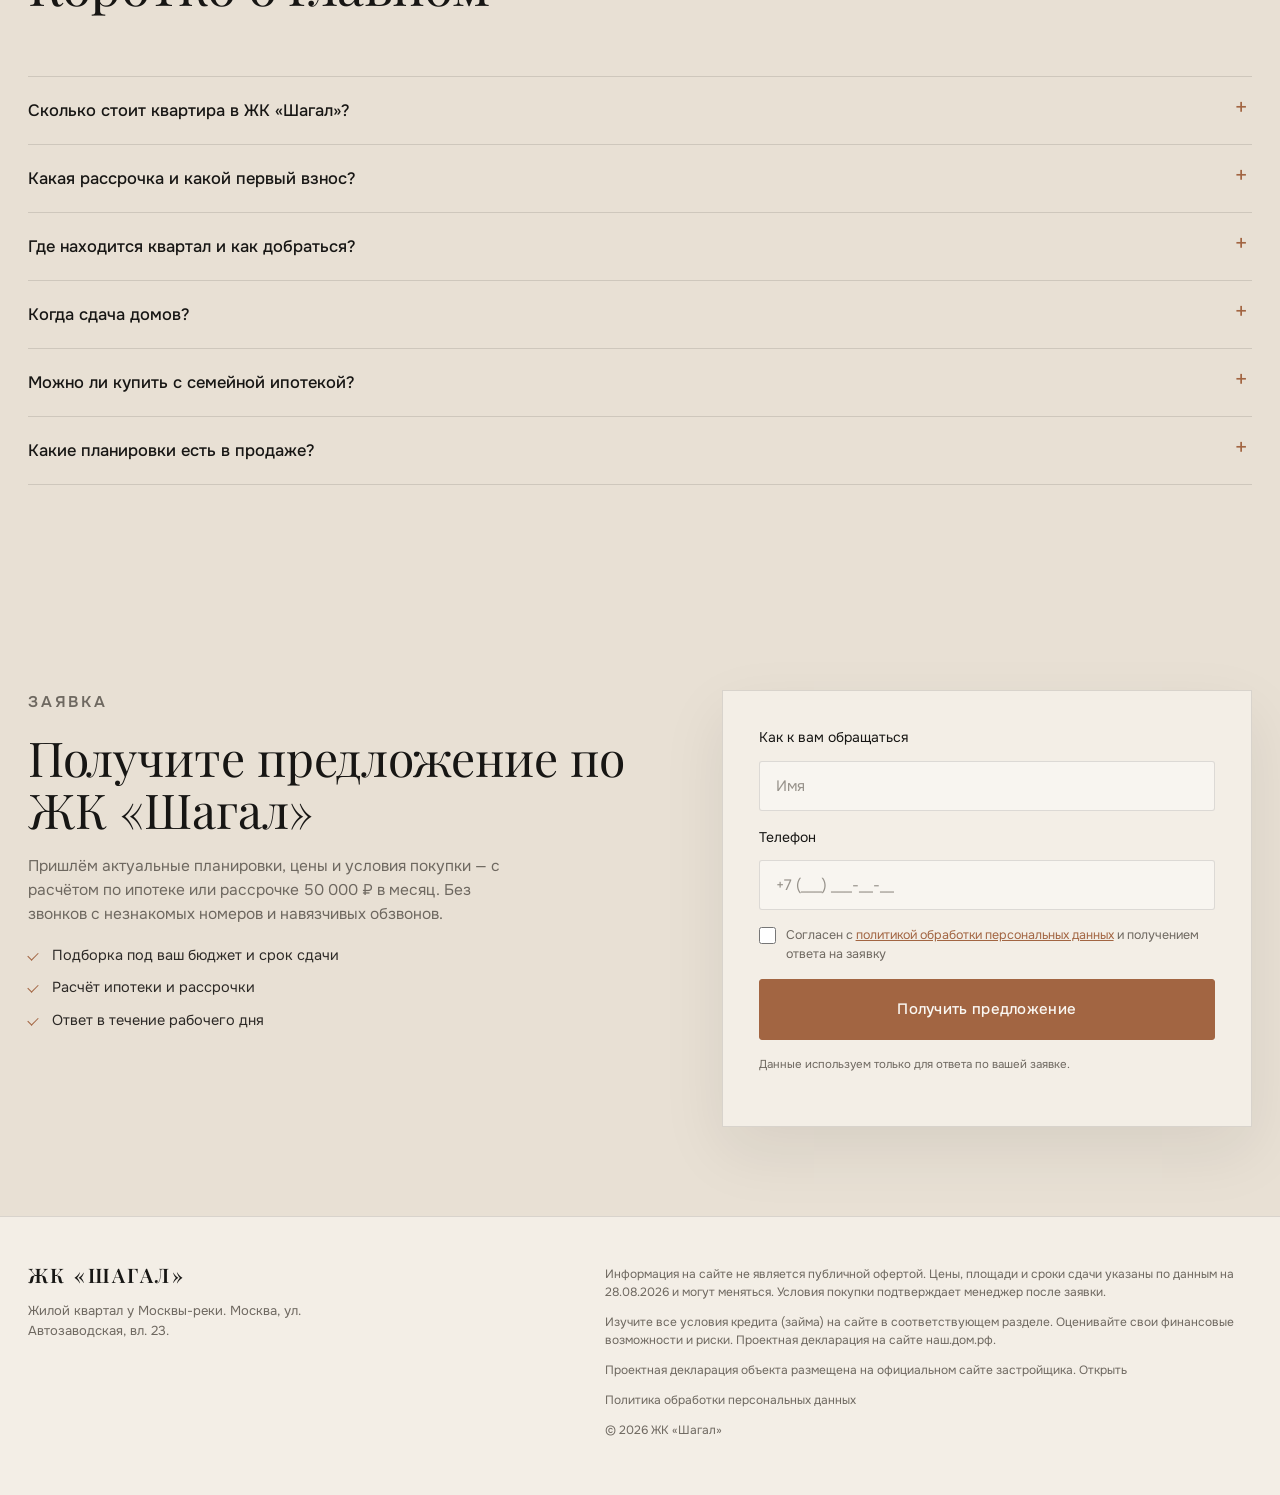
==== commit b8b610e0: "Лендинг ЖК Шагал" ====
--- a/index.html
+++ b/index.html
@@ -133,7 +133,7 @@
       <p class="hero__lead">15-минутный город у Москвы-реки. Квартиры от 17 млн ₽. Первый взнос по рассрочке — от 10%.</p>
       <div class="hero__actions">
         <button type="button" class="btn btn--light" data-lead data-context="Главный экран: узнать про рассрочку">Узнать про рассрочку</button>
-        <button type="button" class="btn btn--ghost-hero" data-lead data-context="Главный экран: получить предложение">Получить предложение</button>
+        <button type="button" class="btn btn--light" data-lead data-mode="meeting" data-context="Главный экран: запись на встречу">Записаться на встречу</button>
       </div>
       <ul class="hero__facts">
         <li><span>Рассрочка</span>50 000 ₽ / мес</li>
@@ -898,7 +898,7 @@
     <button type="button" class="modal__close" data-modal-close aria-label="Закрыть окно">×</button>
     <p class="eyebrow">Заявка</p>
     <h2 class="modal__title" id="modalTitle">Получите предложение по ЖК «Шагал»</h2>
-    <p class="modal__text">Оставьте имя и телефон — пришлём актуальные планировки, цены и условия покупки.</p>
+    <p class="modal__text" id="modalText">Оставьте имя и телефон — пришлём актуальные планировки, цены и условия покупки.</p>
 
     <form class="modal__form" id="modalForm" novalidate>
       <div class="lead__tag" id="modalTag" hidden>
@@ -915,7 +915,17 @@
         <span class="field__label">Телефон</span>
         <input type="tel" name="phone" id="modalPhone" inputmode="tel" autocomplete="tel" placeholder="+7 (___) ___-__-__" required>
       </label>
-      <label class="consent">
+            <div class="meeting" id="modalMeeting" hidden>
+        <label class="field field--input">
+          <span class="field__label">Дата встречи</span>
+          <input type="date" name="date" id="modalDate">
+        </label>
+        <label class="field field--input">
+          <span class="field__label">Время</span>
+          <select name="time" id="modalTime"></select>
+        </label>
+        <p class="meeting__note">С вами свяжется менеджер для подтверждения встречи.</p>
+      </div><label class="consent">
         <input type="checkbox" name="consent" id="modalConsent" required>
         <span>Согласен с <a href="privacy.html" target="_blank" rel="noopener" onclick="event.stopPropagation()">политикой обработки персональных данных</a> и получением ответа на заявку</span>
       </label>
--- a/assets/css/style.css
+++ b/assets/css/style.css
@@ -1575,4 +1575,28 @@
   line-height: 1.65;
   color: var(--mute);
 }
-.faq__body p { margin: 0; }+.faq__body p { margin: 0; }
+/* ---------- Запись на встречу ---------- */
+.meeting {
+  display: grid;
+  grid-template-columns: 1fr 1fr;
+  gap: 12px 14px;
+  margin: 0 0 18px;
+}
+.meeting[hidden] { display: none !important; }
+.meeting .field { margin: 0; }
+.meeting select { width: 100%; }
+.meeting__note {
+  grid-column: 1 / -1;
+  margin: 0;
+  font-size: 13.5px;
+  line-height: 1.45;
+  font-weight: 700;
+  color: var(--ink);
+}
+@media (max-width: 680px) {
+  .meeting { grid-template-columns: 1fr; gap: 10px 12px; margin-bottom: 14px; }
+  .modal__form .field { margin-bottom: 12px; }
+  .modal__text { font-size: 14.5px; line-height: 1.45; }
+  .meeting__note { font-size: 12.5px; }
+}
